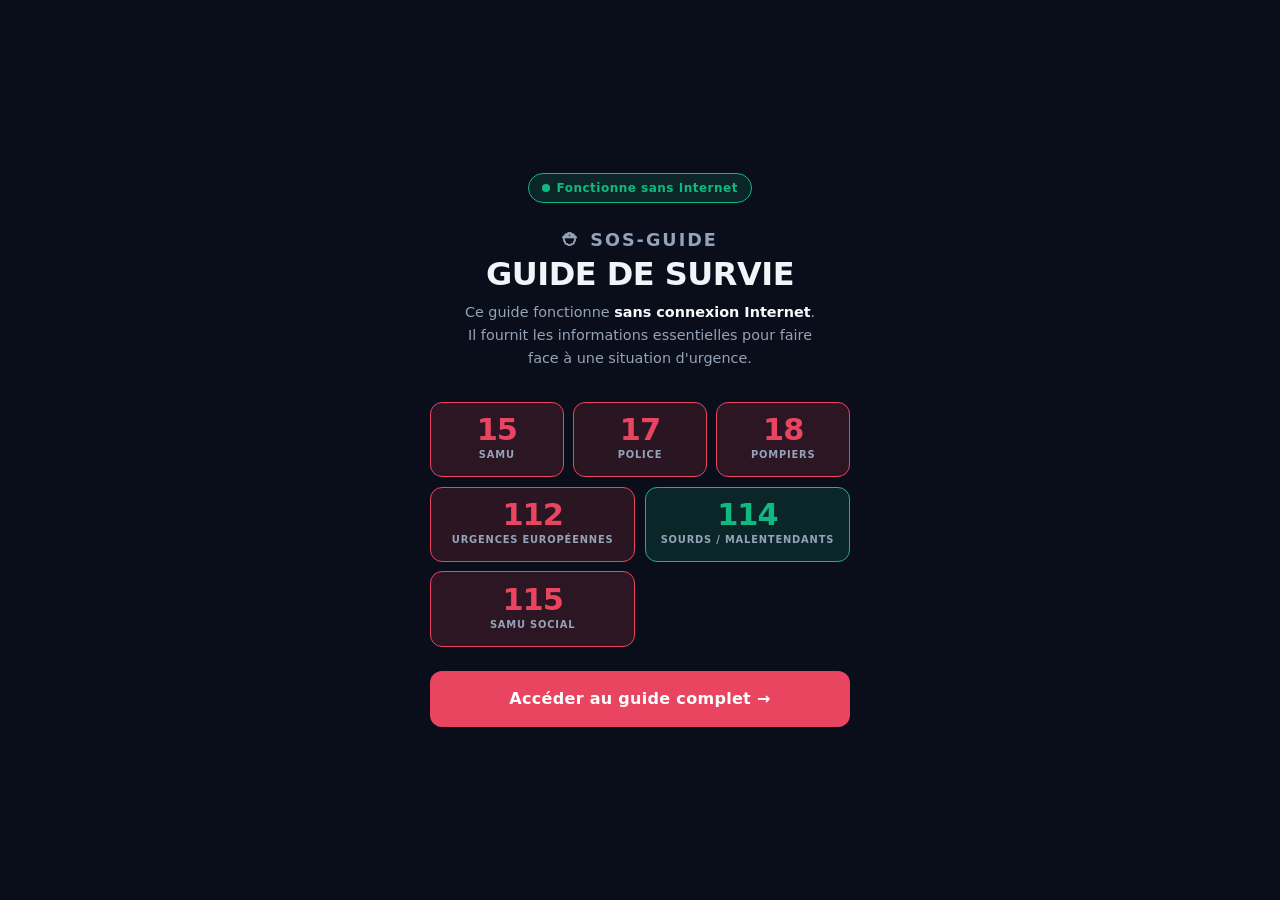
==== src/web/index.html @ 5eadd551 "style: unify portal on brand design system (navy #0a0e1a + red #e94560, system-ui)" ====
<!DOCTYPE html>
<html lang="fr" dir="ltr">
<head>
<meta charset="UTF-8">
<meta name="viewport" content="width=device-width,initial-scale=1,maximum-scale=5">
<meta name="color-scheme" content="dark">
<meta name="theme-color" content="#0a0e1a">
<meta name="description" content="Guide de survie d'urgence — fonctionne sans Internet">
<meta http-equiv="Content-Security-Policy" content="default-src 'self';script-src 'self' 'unsafe-inline';style-src 'self' 'unsafe-inline';img-src 'self' data:;connect-src 'self'">
<title>SOS-GUIDE</title>
<style>
/* ═══════════════════════════════════════════════════════════════
   VARIABLES & RESET
═══════════════════════════════════════════════════════════════ */
*,*::before,*::after{box-sizing:border-box;margin:0;padding:0}
html{scroll-behavior:smooth;-webkit-text-size-adjust:100%}
body{background:#0a0e1a;color:#f1f5f9;font-family:-apple-system,BlinkMacSystemFont,'Segoe UI',system-ui,sans-serif;font-size:16px;line-height:1.5;min-height:100vh;overflow-x:hidden}
/* ── Design system unifié SOS-GUIDE : navy #0a0e1a + rouge #e94560 + vert #10b981 ──
   Accents sémantiques collapsés vers la marque (rouge = urgence/accent, vert = sûr). */
:root{
  --bg:#0a0e1a;--s1:#111827;--s2:#1a2436;--s3:#222e44;
  --border:rgba(255,255,255,.08);--border2:rgba(255,255,255,.16);
  --text:#f8fafc;--text2:#94a3b8;--text3:#64748b;
  --red:#e94560;--red-d:rgba(233,69,96,.15);
  --orange:#e94560;--orange-d:rgba(233,69,96,.14);
  --blue:#e94560;--blue-d:rgba(233,69,96,.14);
  --teal:#10b981;--teal-d:rgba(16,185,129,.14);
  --violet:#e94560;--violet-d:rgba(233,69,96,.14);
  --cyan:#10b981;--cyan-d:rgba(16,185,129,.14);
  --slate:#475569;--slate-d:rgba(71,85,105,.14);
  --rose:#e94560;--rose-d:rgba(233,69,96,.14);
  --r:12px;--rs:8px;--t:180ms ease
}
@media(prefers-reduced-motion:reduce){*{animation-duration:.01ms!important;transition-duration:.01ms!important}}

/* ═══════════════════════════════════════════════════════════════
   LAYOUT HELPERS
═══════════════════════════════════════════════════════════════ */
.hidden{display:none!important}
a{color:inherit;text-decoration:none}
button{cursor:pointer;border:none;background:none;font:inherit;color:inherit}
img{max-width:100%;display:block}

/* ═══════════════════════════════════════════════════════════════
   BANNIÈRES SYSTÈME (mode dégradé + alerte LoRa)
═══════════════════════════════════════════════════════════════ */
#degradedBanner{
  display:none;background:var(--orange-d);border-bottom:1px solid var(--orange);
  padding:.6rem 1rem;text-align:center;font-size:.85rem;color:var(--orange)
}
#loraBanner{
  display:none;position:sticky;top:0;z-index:100;
  background:var(--red-d);border-bottom:2px solid var(--red);
  padding:.75rem 1rem;
}
#loraBannerInner{max-width:640px;margin:0 auto;display:flex;align-items:center;gap:.75rem;flex-wrap:wrap}
#loraBannerIcon{font-size:1.4rem;flex-shrink:0}
#loraBannerText{flex:1;font-size:.9rem;font-weight:600;color:var(--text)}
#loraBannerTime{font-size:.75rem;color:var(--text2)}
.lora-pulse{animation:pulse 1.2s ease-in-out infinite}
@keyframes pulse{0%,100%{opacity:1}50%{opacity:.4}}

/* ═══════════════════════════════════════════════════════════════
   SPLASH SCREEN — écran d'accueil urgence
═══════════════════════════════════════════════════════════════ */
#splashScreen{
  min-height:100vh;display:flex;flex-direction:column;
  align-items:center;justify-content:center;padding:1.5rem;
  background:var(--bg);
}
.splash-badge{
  display:inline-flex;align-items:center;gap:.4rem;
  background:var(--teal-d);border:1px solid var(--teal);
  color:var(--teal);font-size:.75rem;font-weight:600;
  padding:.3rem .8rem;border-radius:20px;margin-bottom:1.5rem;letter-spacing:.5px
}
.splash-logo{font-size:1.1rem;font-weight:700;letter-spacing:2px;color:var(--text2);margin-bottom:.25rem}
.splash-title{font-size:2rem;font-weight:800;letter-spacing:-.5px;text-align:center;margin-bottom:.5rem;line-height:1.1}
.splash-sub{font-size:.9rem;color:var(--text2);text-align:center;max-width:360px;margin-bottom:2rem;line-height:1.6}
.splash-sub strong{color:var(--text);font-weight:600}

/* Numéros d'urgence splash — PRIORITÉ ABSOLUE */
.splash-numbers{
  display:grid;grid-template-columns:repeat(3,1fr);gap:.6rem;
  width:100%;max-width:420px;margin-bottom:.6rem
}
.splash-numbers-wide{
  display:grid;grid-template-columns:repeat(2,1fr);gap:.6rem;
  width:100%;max-width:420px;margin-bottom:1.5rem
}
.num-btn{
  display:flex;flex-direction:column;align-items:center;justify-content:center;
  padding:.8rem .4rem;border-radius:var(--r);border:1px solid var(--border2);
  background:var(--s2);text-decoration:none;
  transition:transform var(--t),background var(--t);
  -webkit-tap-highlight-color:transparent;min-height:72px
}
.num-btn:active,.num-btn:focus{transform:scale(.97);outline:2px solid var(--blue);outline-offset:2px}
.num-btn.samu,.num-btn.pompiers{background:var(--red-d);border-color:var(--red)}
.num-btn.police{background:var(--blue-d);border-color:var(--blue)}
.num-btn.europe{background:var(--blue-d);border-color:var(--blue)}
.num-btn.ssourd{background:var(--teal-d);border-color:var(--teal)}
.num-digit{font-size:1.9rem;font-weight:900;line-height:1;letter-spacing:-1px}
.num-label{font-size:.62rem;font-weight:700;letter-spacing:.8px;color:var(--text2);margin-top:.15rem;text-align:center}
.num-btn.samu .num-digit,.num-btn.pompiers .num-digit{color:var(--red)}
.num-btn.police .num-digit,.num-btn.europe .num-digit{color:var(--blue)}
.num-btn.ssourd .num-digit{color:var(--teal)}

.splash-enter{
  display:flex;align-items:center;justify-content:center;gap:.5rem;
  background:var(--blue);color:#fff;font-size:1rem;font-weight:700;
  padding:1rem 2.5rem;border-radius:var(--r);width:100%;max-width:420px;
  transition:background var(--t);letter-spacing:.3px;
}
.splash-enter:hover,.splash-enter:focus{background:#e94560;outline:none}
.splash-enter:active{transform:scale(.98)}

/* ═══════════════════════════════════════════════════════════════
   TOPBAR — barre supérieure en mode guide
═══════════════════════════════════════════════════════════════ */
#topBar{
  position:sticky;top:0;z-index:50;
  background:rgba(10,14,26,.95);backdrop-filter:blur(10px);
  border-bottom:1px solid var(--border);
  display:flex;align-items:center;padding:.6rem 1rem;gap:.75rem
}
#topBarLoc{flex:1;font-size:.85rem;font-weight:600;white-space:nowrap;overflow:hidden;text-overflow:ellipsis}
#topBarLoc span{font-size:.75rem;color:var(--text2);display:block;font-weight:400}
#drawerBtn{padding:.4rem;border-radius:var(--rs);border:1px solid var(--border2);background:var(--s2);font-size:1.2rem;flex-shrink:0}
select#langSelect{
  background:var(--s2);color:var(--text);border:1px solid var(--border2);
  border-radius:var(--rs);padding:.35rem .5rem;font-size:.8rem;
  cursor:pointer;max-width:80px
}

/* ═══════════════════════════════════════════════════════════════
   STRIP URGENCES — toujours visible sous la topbar
═══════════════════════════════════════════════════════════════ */
#urgenceStrip{
  background:var(--s1);border-bottom:1px solid var(--border);
  padding:.5rem 1rem;overflow-x:auto;-webkit-overflow-scrolling:touch;
  scrollbar-width:none
}
#urgenceStrip::-webkit-scrollbar{display:none}
.ustrip-inner{display:flex;gap:.5rem;width:max-content}
.ustrip-btn{
  display:flex;align-items:center;gap:.4rem;
  padding:.45rem .9rem;border-radius:20px;border:1px solid var(--border2);
  background:var(--s2);white-space:nowrap;font-size:.85rem;font-weight:700;
  text-decoration:none;transition:background var(--t)
}
.ustrip-btn.samu,.ustrip-btn.pompiers{color:var(--red);border-color:var(--red);background:var(--red-d)}
.ustrip-btn.police{color:var(--blue);border-color:var(--blue);background:var(--blue-d)}
.ustrip-btn.europe{color:var(--blue);border-color:var(--blue);background:var(--blue-d)}
.ustrip-btn.ssourd{color:var(--teal);border-color:var(--teal);background:var(--teal-d)}
.ustrip-btn.samu .ustrip-num,.ustrip-btn.pompiers .ustrip-num{color:var(--red)}
.ustrip-btn.police .ustrip-num,.ustrip-btn.europe .ustrip-num{color:var(--blue)}
.ustrip-num{font-size:1.1rem;font-weight:900}

/* ═══════════════════════════════════════════════════════════════
   MAIN CONTENT — sections
═══════════════════════════════════════════════════════════════ */
#mainContent{max-width:640px;margin:0 auto;padding:1rem}
.section-label{
  font-size:.7rem;font-weight:700;letter-spacing:1.5px;color:var(--text3);
  text-transform:uppercase;padding:.25rem 0;margin-bottom:.6rem;
  border-bottom:1px solid var(--border)
}

/* ═══════════════════════════════════════════════════════════════
   SECTION LOCAL — lieu et message de réassurance
═══════════════════════════════════════════════════════════════ */
#localSection{
  background:var(--s1);border:1px solid var(--border2);border-radius:var(--r);
  padding:1rem;margin-bottom:1rem
}
#localName{font-size:1rem;font-weight:700;margin-bottom:.25rem}
#localAddress{font-size:.8rem;color:var(--text2);margin-bottom:.75rem}
.local-contacts{display:grid;grid-template-columns:1fr 1fr;gap:.4rem;margin-bottom:.75rem}
.local-contact-btn{
  display:flex;align-items:center;gap:.4rem;
  background:var(--s2);border:1px solid var(--border);border-radius:var(--rs);
  padding:.5rem .75rem;font-size:.8rem;font-weight:600;text-decoration:none;
  transition:background var(--t)
}
.local-contact-btn:active{background:var(--s3)}
#reassuranceMsg{
  background:var(--blue-d);border:1px solid var(--blue);border-radius:var(--rs);
  padding:.6rem .8rem;font-size:.85rem;line-height:1.5;color:var(--text)
}
#meetingPoint{font-size:.8rem;color:var(--text2);margin-top:.5rem;padding-top:.5rem;border-top:1px solid var(--border)}

/* ═══════════════════════════════════════════════════════════════
   CARTES (système commun)
═══════════════════════════════════════════════════════════════ */
.card{
  background:var(--s1);border:1px solid var(--border);border-radius:var(--r);
  padding:.85rem 1rem;cursor:pointer;transition:background var(--t),transform var(--t);
  -webkit-tap-highlight-color:transparent;position:relative;overflow:hidden
}
.card:active{background:var(--s2);transform:scale(.99)}
.card:focus{outline:2px solid var(--blue);outline-offset:2px}
.card-icon{font-size:1.6rem;margin-bottom:.35rem;line-height:1}
.card-titre{font-size:.9rem;font-weight:700;margin-bottom:.2rem;line-height:1.3}
.card-desc{font-size:.75rem;color:var(--text2);line-height:1.4}

/* Accent coloré selon urgence */
.card::before{content:'';position:absolute;left:0;top:0;bottom:0;width:3px;border-radius:3px 0 0 3px}
.card-rouge::before{background:var(--red)}
.card-orange::before{background:var(--orange)}
.card-bleu::before{background:var(--blue)}
.card-teal::before{background:var(--teal)}
.card-violet::before{background:var(--violet)}
.card-cyan::before{background:var(--cyan)}
.card-slate::before{background:var(--slate)}
.card-rose::before{background:var(--rose)}
.card-blanc::before{background:var(--text2)}

.card-rouge{background:var(--red-d);border-color:rgba(233,69,96,.25)}
.card-orange{background:var(--orange-d);border-color:rgba(233,69,96,.25)}
.card-bleu{background:var(--blue-d);border-color:rgba(233,69,96,.25)}
.card-violet{background:var(--violet-d);border-color:rgba(233,69,96,.25)}
.card-cyan{background:var(--cyan-d);border-color:rgba(16,185,129,.25)}
.card-rose{background:var(--rose-d);border-color:rgba(233,69,96,.25)}

/* ═══════════════════════════════════════════════════════════════
   GRILLES DE CARTES
═══════════════════════════════════════════════════════════════ */
.grid-3{display:grid;grid-template-columns:repeat(3,1fr);gap:.6rem;margin-bottom:1.25rem}
.grid-2{display:grid;grid-template-columns:1fr 1fr;gap:.6rem;margin-bottom:1.25rem}
.grid-1{display:grid;grid-template-columns:1fr;gap:.6rem;margin-bottom:1.25rem}
@media(max-width:360px){.grid-3{grid-template-columns:1fr 1fr}}

/* ═══════════════════════════════════════════════════════════════
   SECTION OUTILS — bandeau horizontal scrollable
═══════════════════════════════════════════════════════════════ */
#outilsScroll{
  overflow-x:auto;-webkit-overflow-scrolling:touch;
  scrollbar-width:none;margin:0 -1rem;padding:0 1rem;margin-bottom:1.25rem
}
#outilsScroll::-webkit-scrollbar{display:none}
.outils-row{display:flex;gap:.6rem;width:max-content}
.outil-btn{
  display:flex;flex-direction:column;align-items:center;gap:.3rem;
  background:var(--s1);border:1px solid var(--border2);border-radius:var(--r);
  padding:.75rem .8rem;cursor:pointer;min-width:80px;max-width:90px;
  transition:background var(--t);-webkit-tap-highlight-color:transparent
}
.outil-btn:active{background:var(--s3)}
.outil-btn.active{background:var(--blue-d);border-color:var(--blue)}
.outil-icon{font-size:1.5rem;line-height:1}
.outil-label{font-size:.65rem;font-weight:600;text-align:center;line-height:1.2;color:var(--text2)}

/* ═══════════════════════════════════════════════════════════════
   MODALES
═══════════════════════════════════════════════════════════════ */
.modal-overlay{
  position:fixed;inset:0;z-index:200;background:rgba(0,0,0,.7);
  display:flex;align-items:flex-end;justify-content:center;
  padding:.75rem;opacity:0;pointer-events:none;transition:opacity var(--t)
}
.modal-overlay.open{opacity:1;pointer-events:all}
.modal-sheet{
  background:var(--s2);border:1px solid var(--border2);border-radius:var(--r) var(--r) var(--rs) var(--rs);
  width:100%;max-width:520px;max-height:88vh;overflow-y:auto;
  transform:translateY(24px);transition:transform var(--t);
}
.modal-overlay.open .modal-sheet{transform:translateY(0)}
.modal-header{
  display:flex;align-items:center;gap:.75rem;padding:1rem 1rem .75rem;
  border-bottom:1px solid var(--border);position:sticky;top:0;
  background:var(--s2);z-index:1
}
.modal-title{font-size:1.05rem;font-weight:700;flex:1;line-height:1.3}
.modal-close{
  background:var(--s3);border:1px solid var(--border2);border-radius:var(--rs);
  padding:.4rem .6rem;font-size:1rem;flex-shrink:0
}
.modal-body{padding:1rem}
.modal-body ul{list-style:none;display:flex;flex-direction:column;gap:.65rem}
.modal-body ul li{
  background:var(--s3);border-radius:var(--rs);padding:.75rem 1rem;
  font-size:.9rem;line-height:1.65;border-left:3px solid var(--border2);
  counter-increment:step
}
.modal-body ul li::before{
  content:counter(step);display:inline-flex;align-items:center;justify-content:center;
  width:1.3rem;height:1.3rem;background:var(--blue);color:#fff;
  border-radius:50%;font-size:.7rem;font-weight:800;margin-right:.6rem;
  flex-shrink:0;vertical-align:middle
}
.modal-body ul{counter-reset:step}

/* ═══════════════════════════════════════════════════════════════
   OUTIL — MÉTRONOME
═══════════════════════════════════════════════════════════════ */
.metro-display{
  text-align:center;padding:1.5rem 1rem;background:var(--s1);
  border-radius:var(--r);margin-bottom:1rem
}
.metro-bpm-label{font-size:.7rem;color:var(--text3);letter-spacing:1px;text-transform:uppercase;margin-bottom:.25rem}
.metro-bpm{font-size:3.5rem;font-weight:900;color:var(--red);line-height:1}
.metro-unit{font-size:.9rem;color:var(--text2);margin-bottom:.5rem}
.metro-depth{font-size:.8rem;color:var(--text2)}
.metro-heart{
  font-size:2.5rem;display:block;transition:transform .1s;margin:1rem auto .5rem;
}
.metro-heart.beat{transform:scale(1.3)}
.metro-controls{display:flex;gap:.6rem}
.metro-controls button,.tool-btn-main{
  flex:1;padding:.85rem;border-radius:var(--r);font-size:.95rem;font-weight:700;
  border:1px solid var(--border2);background:var(--s3);transition:background var(--t)
}
.metro-controls button.active,.tool-btn-main.active{background:var(--red);color:#fff;border-color:var(--red)}
.bpm-slider{width:100%;margin:.75rem 0;accent-color:var(--red)}

/* ═══════════════════════════════════════════════════════════════
   OUTIL — MINUTERIE
═══════════════════════════════════════════════════════════════ */
.timer-display{
  text-align:center;font-size:3.5rem;font-weight:900;
  padding:1.5rem 1rem;background:var(--s1);border-radius:var(--r);margin-bottom:1rem;
  font-variant-numeric:tabular-nums;letter-spacing:2px
}
.timer-display.done{color:var(--red)}
.timer-presets{display:grid;grid-template-columns:1fr 1fr;gap:.5rem;margin-bottom:.75rem}
.timer-preset{
  background:var(--s2);border:1px solid var(--border2);border-radius:var(--rs);
  padding:.6rem .5rem;font-size:.8rem;font-weight:600;text-align:center;line-height:1.3
}
.timer-preset:active{background:var(--s3)}

/* ═══════════════════════════════════════════════════════════════
   OUTIL — FLASH SOS / TORCHE
═══════════════════════════════════════════════════════════════ */
#flashOverlay,#torchOverlay{
  position:fixed;inset:0;z-index:500;display:none;
  flex-direction:column;align-items:center;justify-content:center;gap:2rem;
  background:#000
}
#flashOverlay.active,#torchOverlay.active{display:flex}
#torchOverlay{background:#fff}
#torchOverlay button{background:#000;color:#fff}
.flash-stop-btn,.torch-stop-btn{
  background:rgba(0,0,0,.7);color:#fff;border:2px solid #fff;border-radius:var(--r);
  padding:1rem 2.5rem;font-size:1.1rem;font-weight:700
}
#torchOverlay .torch-stop-btn{background:rgba(255,255,255,.7);color:#000;border-color:#000}

/* ═══════════════════════════════════════════════════════════════
   OUTIL — RESPIRATION GUIDÉE
═══════════════════════════════════════════════════════════════ */
.resp-circle-container{display:flex;justify-content:center;padding:1.5rem 0}
.resp-circle{
  width:120px;height:120px;border-radius:50%;
  background:var(--blue-d);border:2px solid var(--blue);
  display:flex;align-items:center;justify-content:center;
  font-size:.95rem;font-weight:700;color:var(--blue);
  transition:transform 4s ease-in-out
}
.resp-circle.inhale{transform:scale(1.6)}
.resp-circle.exhale{transform:scale(1)}

/* ═══════════════════════════════════════════════════════════════
   FOOTER
═══════════════════════════════════════════════════════════════ */
footer{
  text-align:center;padding:2rem 1rem;color:var(--text3);font-size:.75rem;
  border-top:1px solid var(--border);margin-top:1rem
}
footer a{color:var(--text3);text-decoration:underline}

/* ═══════════════════════════════════════════════════════════════
   DRAWER NAVIGATION
═══════════════════════════════════════════════════════════════ */
#drawerOverlay{
  position:fixed;inset:0;z-index:300;background:rgba(0,0,0,.6);
  opacity:0;pointer-events:none;transition:opacity var(--t)
}
#drawerOverlay.open{opacity:1;pointer-events:all}
#drawer{
  position:fixed;top:0;right:0;bottom:0;z-index:301;
  background:var(--s2);border-left:1px solid var(--border2);
  width:min(280px,85vw);transform:translateX(100%);
  transition:transform var(--t);overflow-y:auto;padding:1.5rem 1rem
}
#drawer.open{transform:translateX(0)}
.drawer-header{display:flex;align-items:center;justify-content:space-between;margin-bottom:1.25rem}
.drawer-title{font-size:.85rem;font-weight:700;letter-spacing:1px;color:var(--text2);text-transform:uppercase}
#drawerClose{background:var(--s3);border:1px solid var(--border);border-radius:var(--rs);padding:.4rem .6rem;font-size:.9rem}
.drawer-links{display:flex;flex-direction:column;gap:.4rem}
.drawer-link{
  display:flex;align-items:center;gap:.75rem;padding:.7rem .9rem;
  border-radius:var(--rs);font-size:.9rem;font-weight:500;
  transition:background var(--t)
}
.drawer-link:hover,.drawer-link:active{background:var(--s3)}
.drawer-footer{margin-top:2rem;font-size:.75rem;color:var(--text3);text-align:center}

/* ═══════════════════════════════════════════════════════════════
   SECTION LORA ALERTES (portail)
═══════════════════════════════════════════════════════════════ */
#loraSection{display:none;margin-bottom:1.25rem}
.lora-alert-card{
  background:var(--red-d);border:1px solid rgba(233,69,96,.3);border-radius:var(--r);
  padding:.85rem 1rem;margin-bottom:.5rem;
  border-left:3px solid var(--red)
}
.lora-alert-type{font-size:.9rem;font-weight:700;margin-bottom:.2rem}
.lora-alert-meta{font-size:.75rem;color:var(--text2)}
.lora-alert-msg{font-size:.85rem;margin-top:.35rem;line-height:1.5}

/* ═══════════════════════════════════════════════════════════════
   ACCESSIBILITÉ
═══════════════════════════════════════════════════════════════ */
.sr-only{position:absolute;width:1px;height:1px;padding:0;margin:-1px;overflow:hidden;clip:rect(0,0,0,0);white-space:nowrap;border:0}
:focus-visible{outline:2px solid var(--blue);outline-offset:2px}
</style>
</head>
<body>

<!-- ── Mode dégradé ──────────────────────────────────────── -->
<div id="degradedBanner" role="alert" aria-live="polite">
  ⚠️ Système en mode dégradé — contenu HTML disponible, fonctions PHP limitées.
</div>

<!-- ── Alerte LoRa entrante ──────────────────────────────── -->
<div id="loraBanner" role="alert" aria-live="assertive" aria-atomic="true">
  <div id="loraBannerInner">
    <span id="loraBannerIcon" class="lora-pulse" aria-hidden="true">🚨</span>
    <span id="loraBannerText">Alerte reçue</span>
    <span id="loraBannerTime"></span>
  </div>
</div>

<!-- ════════════════════════════════════════════════════════
     ÉCRAN D'ACCUEIL — numéros d'urgence en premier
════════════════════════════════════════════════════════════ -->
<main id="splashScreen" role="main">
  <a href="#mainContent" class="sr-only">Passer à l'accueil</a>

  <span class="splash-badge" role="status">
    <svg width="8" height="8" viewBox="0 0 8 8" aria-hidden="true"><circle cx="4" cy="4" r="4" fill="currentColor"/></svg>
    Fonctionne sans Internet
  </span>

  <p class="splash-logo">⛑ SOS-GUIDE</p>
  <h1 class="splash-title" id="splashTitle">Guide de survie</h1>
  <p class="splash-sub" id="splashSub">Ce guide fonctionne <strong>sans connexion Internet</strong>. Il fournit les informations essentielles pour faire face à une situation d'urgence.</p>

  <!-- Numéros vitaux — les plus importants d'abord -->
  <p class="sr-only">Numéros d'urgence à appeler immédiatement</p>
  <div class="splash-numbers" id="splashNumbers" role="list" aria-label="Numéros d'urgence"></div>
  <div class="splash-numbers-wide" id="splashNumbersWide" role="list"></div>

  <button class="splash-enter" id="splashEnterBtn" aria-label="Accéder au guide complet de premiers secours">
    Accéder au guide complet →
  </button>
</main>

<!-- ════════════════════════════════════════════════════════
     CONTENU PRINCIPAL
════════════════════════════════════════════════════════════ -->
<div id="mainContent" class="hidden" role="main">

  <!-- Topbar -->
  <header id="topBar" role="banner">
    <div id="topBarLoc" aria-label="Localisation du guide">
      <span id="topBarName">SOS-GUIDE</span>
      <span id="topBarAddr"></span>
    </div>
    <label for="langSelect" class="sr-only">Choisir la langue</label>
    <select id="langSelect" aria-label="Langue"></select>
    <button id="drawerBtn" aria-label="Ouvrir le menu de navigation" aria-expanded="false" aria-controls="drawer">☰</button>
  </header>

  <!-- Strip numéros — toujours accessible -->
  <nav id="urgenceStrip" aria-label="Numéros d'urgence rapides">
    <div class="ustrip-inner" id="urgenceStripInner" role="list"></div>
  </nav>

  <div id="mainInner">

    <!-- Alertes LoRa reçues -->
    <section id="loraSection" aria-label="Alertes reçues par réseau mesh" aria-live="polite">
      <h2 class="section-label">📡 Alertes LoRa reçues</h2>
      <div id="loraAlertsList"></div>
    </section>

    <!-- Infos locales -->
    <section id="localSection" aria-label="Informations du site">
      <div id="localName"></div>
      <div id="localAddress"></div>
      <div class="local-contacts" id="localContacts"></div>
      <div id="reassuranceMsg" class="hidden"></div>
      <div id="meetingPoint" class="hidden"></div>
    </section>

    <!-- ──── PAS : PROTÉGER → ALERTER → SECOURIR ──── -->
    <section aria-labelledby="principesHeading">
      <h2 id="principesHeading" class="section-label" id="section-principes"></h2>
      <div class="grid-3" id="principesGrid" role="list"></div>
    </section>

    <!-- ──── OUTILS PRATIQUES ──── -->
    <section aria-labelledby="outilsHeading">
      <h2 id="outilsHeading" class="section-label" id="section-outils"></h2>
      <div id="outilsScroll" role="toolbar" aria-label="Outils d'urgence">
        <div class="outils-row" id="outilsRow"></div>
      </div>
    </section>

    <!-- ──── URGENCES MÉDICALES ──── -->
    <section aria-labelledby="urgencesHeading">
      <h2 id="urgencesHeading" class="section-label" id="section-urgences"></h2>
      <div class="grid-2" id="urgencesGrid" role="list"></div>
    </section>

    <!-- ──── SITUATIONS COLLECTIVES ──── -->
    <section aria-labelledby="situationsHeading">
      <h2 id="situationsHeading" class="section-label" id="section-situations"></h2>
      <div class="grid-2" id="situationsGrid" role="list"></div>
    </section>

    <!-- ──── ASSOCIATIONS ──── -->
    <section aria-labelledby="assosHeading">
      <h2 id="assosHeading" class="section-label" id="section-assos"></h2>
      <div class="grid-1" id="assosGrid" role="list"></div>
    </section>

    <footer>
      <p id="footerText">SOS-GUIDE · v2.5 · Aucune donnée personnelle collectée</p>
      <p style="margin-top:.5rem"><a href="PRIVACY.md" id="privacyLink">Politique de confidentialité</a></p>
    </footer>
  </div>
</div>

<!-- ════════════════════════════════════════════════════════
     DRAWER NAVIGATION
════════════════════════════════════════════════════════════ -->
<div id="drawerOverlay" aria-hidden="true"></div>
<nav id="drawer" aria-label="Navigation principale" aria-hidden="true" role="navigation">
  <div class="drawer-header">
    <span class="drawer-title" id="drawerTitle">Navigation</span>
    <button id="drawerClose" aria-label="Fermer le menu">✕</button>
  </div>
  <div class="drawer-links" id="drawerLinks" role="list"></div>
  <div class="drawer-footer" id="drawerFooter">SOS-GUIDE · v2.5</div>
</nav>

<!-- ════════════════════════════════════════════════════════
     MODALE GÉNÉRIQUE (cartes PAS, urgences, situations)
════════════════════════════════════════════════════════════ -->
<div class="modal-overlay" id="genericModal" role="dialog" aria-modal="true" aria-labelledby="genericModalTitle">
  <div class="modal-sheet">
    <div class="modal-header">
      <h2 class="modal-title" id="genericModalTitle"></h2>
      <button class="modal-close" id="closeGenericModal" aria-label="Fermer">✕</button>
    </div>
    <div class="modal-body" id="genericModalBody"></div>
  </div>
</div>

<!-- ════════════════════════════════════════════════════════
     MODALE MÉTRONOME RCP
════════════════════════════════════════════════════════════ -->
<div class="modal-overlay" id="metroModal" role="dialog" aria-modal="true" aria-label="Métronome RCP">
  <div class="modal-sheet">
    <div class="modal-header">
      <h2 class="modal-title" id="metroTitle">❤️ Métronome RCP 100-120 BPM</h2>
      <button class="modal-close" id="closeMetroModal" aria-label="Fermer">✕</button>
    </div>
    <div class="modal-body">
      <div class="metro-display">
        <div class="metro-bpm-label">FRÉQUENCE</div>
        <div class="metro-bpm" id="metroBpmDisplay">110</div>
        <div class="metro-unit">compressions / minute</div>
        <span class="metro-heart" id="metroHeart" aria-hidden="true">❤️</span>
        <div class="metro-depth">Profondeur : 5 à 6 cm · Bras tendus</div>
      </div>
      <input type="range" class="bpm-slider" id="bpmSlider" min="100" max="120" value="110" step="5" aria-label="Réglage BPM">
      <div class="metro-controls">
        <button id="metroStartStop" aria-pressed="false">Démarrer</button>
      </div>
    </div>
  </div>
</div>

<!-- ════════════════════════════════════════════════════════
     MODALE MINUTERIE
════════════════════════════════════════════════════════════ -->
<div class="modal-overlay" id="timerModal" role="dialog" aria-modal="true" aria-label="Minuterie d'urgence">
  <div class="modal-sheet">
    <div class="modal-header">
      <h2 class="modal-title">⏱️ Minuterie d'urgence</h2>
      <button class="modal-close" id="closeTimerModal" aria-label="Fermer">✕</button>
    </div>
    <div class="modal-body">
      <div class="timer-display" id="timerDisplay" role="timer" aria-live="off">20:00</div>
      <div class="timer-presets">
        <button class="timer-preset" data-seconds="1200" aria-label="20 minutes pour refroidissement brûlure">🔥 20 min<br><small>Brûlure — eau froide</small></button>
        <button class="timer-preset" data-seconds="120" aria-label="2 minutes relève RCP">❤️ 2 min<br><small>Relève RCP</small></button>
        <button class="timer-preset" data-seconds="0" aria-label="Chronomètre pour noter heure garrot">⏱️ Chrono<br><small>Garrot — noter heure</small></button>
        <button class="timer-preset" data-seconds="900" aria-label="15 minutes compression hémorragie">🩸 15 min<br><small>Compression hémorragie</small></button>
      </div>
      <div class="metro-controls">
        <button id="timerStartStop">Démarrer</button>
        <button id="timerReset" style="flex:0 0 auto;padding:.85rem 1.2rem">↺</button>
      </div>
    </div>
  </div>
</div>

<!-- ════════════════════════════════════════════════════════
     MODALE RESPIRATION GUIDÉE
════════════════════════════════════════════════════════════ -->
<div class="modal-overlay" id="respModal" role="dialog" aria-modal="true" aria-label="Respiration guidée">
  <div class="modal-sheet">
    <div class="modal-header">
      <h2 class="modal-title" id="respTitle">🌬️ Respiration guidée</h2>
      <button class="modal-close" id="closeRespModal" aria-label="Fermer">✕</button>
    </div>
    <div class="modal-body">
      <p style="font-size:.85rem;color:var(--text2);margin-bottom:.75rem;text-align:center">Cohérence cardiaque 4 sec — réduit le stress en situation de crise</p>
      <div class="resp-circle-container">
        <div class="resp-circle" id="respCircle" aria-live="polite">Inspirez</div>
      </div>
      <div class="metro-controls">
        <button id="respirationStartStop">Commencer</button>
      </div>
    </div>
  </div>
</div>

<!-- ════════════════════════════════════════════════════════
     MODALE ALARME SONORE
════════════════════════════════════════════════════════════ -->
<div class="modal-overlay" id="alerteModal" role="dialog" aria-modal="true" aria-label="Alerte sonore">
  <div class="modal-sheet">
    <div class="modal-header">
      <h2 class="modal-title" id="alerteTitle">🚨 Alerte sonore 880 Hz</h2>
      <button class="modal-close" id="closeAlerteModal" aria-label="Fermer">✕</button>
    </div>
    <div class="modal-body">
      <p style="font-size:.85rem;color:var(--text2);text-align:center;margin-bottom:1rem">Signal de détresse continu — augmenter le volume au maximum</p>
      <button id="sirenStartStop" class="tool-btn-main">Déclencher l'alarme</button>
      <p style="font-size:.75rem;color:var(--text3);text-align:center;margin-top:.75rem" id="alerteStatus">⏹️ Arrêtée</p>
    </div>
  </div>
</div>

<!-- ════════════════════════════════════════════════════════
     MODALE SIFFLET
════════════════════════════════════════════════════════════ -->
<div class="modal-overlay" id="whistleModal" role="dialog" aria-modal="true" aria-label="Sifflet d'urgence">
  <div class="modal-sheet">
    <div class="modal-header">
      <h2 class="modal-title" id="whistleTitle">🔊 Sifflet d'urgence</h2>
      <button class="modal-close" id="closeWhistleModal" aria-label="Fermer">✕</button>
    </div>
    <div class="modal-body">
      <p style="font-size:.85rem;color:var(--text2);text-align:center;margin-bottom:1rem">3 coups = code universel de détresse (SOS)</p>
      <button id="whistleStartStop" class="tool-btn-main">Siffler (3 coups)</button>
    </div>
  </div>
</div>

<!-- ════════════════════════════════════════════════════════
     OVERLAY FLASH SOS (plein écran)
════════════════════════════════════════════════════════════ -->
<div id="flashOverlay" role="alert" aria-label="Flash SOS actif">
  <p style="color:#fff;font-size:1rem;font-weight:700;letter-spacing:2px">FLASH SOS · · · — — — · · ·</p>
  <button class="flash-stop-btn" id="flashStopBtn" aria-label="Arrêter le flash SOS">⏹️ Arrêter</button>
</div>

<!-- ════════════════════════════════════════════════════════
     OVERLAY TORCHE (plein écran blanc)
════════════════════════════════════════════════════════════ -->
<div id="torchOverlay" role="alert" aria-label="Lampe torche active">
  <button class="torch-stop-btn" id="torcheStopBtn" style="background:rgba(0,0,0,.15);border:2px solid #000;color:#000;border-radius:12px;padding:1rem 2.5rem;font-size:1.1rem;font-weight:700" aria-label="Éteindre la lampe torche">🔦 Éteindre</button>
</div>

<!-- ════════════════════════════════════════════════════════
     SCRIPTS
════════════════════════════════════════════════════════════ -->
<script>
'use strict';

/* ── État global ─────────────────────────────────────────── */
let langData = null;
let configData = null;
let currentLang = 'fr';
let audioCtx = null;

/* ── Langues disponibles ─────────────────────────────────── */
const LANGS = [
  ['fr','Français'],['de','Deutsch'],['it','Italiano'],['rm','Rumantsch'],
  ['en','English'],['es','Español'],['pt','Português'],['ar','العربية'],
  ['zh','中文'],['ja','日本語'],['ko','한국어'],['ru','Русский'],
  ['uk','Українська'],['pl','Polski'],['nl','Nederlands'],['sv','Svenska'],
  ['no','Norsk'],['da','Dansk'],['fi','Suomi'],['hu','Magyar'],
  ['ro','Română'],['cs','Čeština'],['el','Ελληνικά'],['tr','Türkçe'],
  ['fa','فارسی'],['hi','हिन्दी'],['th','ไทย'],['vi','Tiếng Việt'],['he','עברית']
];
const RTL_LANGS = new Set(['ar','he','fa']);

/* ── Initialisation ──────────────────────────────────────── */
(async function init() {
  buildLangSelect();
  const saved = localStorage.getItem('sos_lang') || 'fr';
  await loadConfig();
  await loadLanguage(saved);
  pollLora();
})();

/* ── Sélecteur de langue ─────────────────────────────────── */
function buildLangSelect() {
  const sel = document.getElementById('langSelect');
  LANGS.forEach(([code, label]) => {
    const opt = document.createElement('option');
    opt.value = code;
    opt.textContent = label;
    sel.appendChild(opt);
  });
  sel.addEventListener('change', e => loadLanguage(e.target.value));
}

/* ── Chargement config.json ──────────────────────────────── */
async function loadConfig() {
  try {
    const r = await fetch('data/config.json');
    if (r.ok) configData = await r.json();
  } catch(e) { console.warn('config.json introuvable'); }
}

/* ── Chargement d'une langue ─────────────────────────────── */
async function loadLanguage(lang) {
  try {
    const r = await fetch(`data/${lang}.json`);
    if (!r.ok) throw new Error();
    langData = await r.json();
    currentLang = lang;
    localStorage.setItem('sos_lang', lang);
    document.documentElement.lang = lang;
    document.documentElement.dir = RTL_LANGS.has(lang) ? 'rtl' : 'ltr';
    document.getElementById('langSelect').value = lang;
    renderPage();
  } catch(e) {
    if (lang !== 'fr') { loadLanguage('fr'); }
    else { console.error('Impossible de charger fr.json'); }
  }
}

/* ── Rendu complet ───────────────────────────────────────── */
function renderPage() {
  if (!langData) return;
  renderSplash();
  renderTopBar();
  renderUrgenceStrip();
  renderLocal();
  renderPrincipes();
  renderOutils();
  renderUrgencesMedicales();
  renderSituations();
  renderAssos();
  renderDrawer();
}

/* ── SPLASH ──────────────────────────────────────────────── */
function renderSplash() {
  const d = langData;
  document.getElementById('splashTitle').textContent = d.splash?.title || 'Guide de survie';
  document.getElementById('splashSub').innerHTML = d.splash?.subtitle || '';
  document.getElementById('splashEnterBtn').textContent = (d.splash?.enterButton || 'Accéder au guide') + ' →';

  // Numéros (3 premiers = grosse grille, reste = 2 colonnes)
  const nums = buildUrgences();
  const grid1 = document.getElementById('splashNumbers');
  const grid2 = document.getElementById('splashNumbersWide');
  grid1.innerHTML = ''; grid2.innerHTML = '';

  nums.slice(0, 3).forEach(u => grid1.appendChild(makeSplashNum(u)));
  nums.slice(3).forEach(u => grid2.appendChild(makeSplashNum(u)));
}

function makeSplashNum(u) {
  const a = document.createElement('a');
  a.href = `tel:${u.number}`;
  a.className = `num-btn ${u.class}`;
  a.setAttribute('role','listitem');
  a.setAttribute('aria-label', `Appeler ${u.name} : ${u.number}`);
  a.innerHTML = `<span class="num-digit">${u.number}</span><span class="num-label">${u.name}</span>`;
  return a;
}

/* ── TOPBAR ──────────────────────────────────────────────── */
function renderTopBar() {
  const est = configData?.establishment || {};
  document.getElementById('topBarName').textContent = est.name || 'SOS-GUIDE';
  const addr = est.address || '';
  const addrEl = document.getElementById('topBarAddr');
  addrEl.textContent = addr;
  addrEl.style.display = addr ? 'block' : 'none';
}

/* ── STRIP URGENCES ──────────────────────────────────────── */
function renderUrgenceStrip() {
  const container = document.getElementById('urgenceStripInner');
  container.innerHTML = '';
  buildUrgences().forEach(u => {
    const a = document.createElement('a');
    a.href = `tel:${u.number}`;
    a.className = `ustrip-btn ${u.class}`;
    a.setAttribute('role','listitem');
    a.setAttribute('aria-label', `${u.name} : ${u.number}`);
    a.innerHTML = `<span class="ustrip-num">${u.number}</span><span>${u.name}</span>`;
    container.appendChild(a);
  });
}

/* ── Numéros d'urgence (langue + override config) ────────── */
function buildUrgences() {
  const base = [...(langData?.urgences || [])];
  const est = configData?.establishment || {};
  const overrides = { samu: est.localSamuNumber, police: est.localPoliceNumber, pompiers: est.localPompiersNumber };
  return base.map(u => {
    const ov = overrides[u.class];
    return ov && ov.trim() ? {...u, number: ov.trim()} : u;
  });
}

/* ── SECTION LOCALE ──────────────────────────────────────── */
function renderLocal() {
  const est = configData?.establishment || {};
  const loc = langData?.local || {};
  document.getElementById('localName').textContent = est.name || '';
  document.getElementById('localAddress').textContent = est.address || '';

  const contacts = document.getElementById('localContacts');
  contacts.innerHTML = '';
  const localLinks = [
    [loc.samu,    est.localSamuNumber,       '🚑'],
    [loc.fire,    est.localPompiersNumber,   '🚒'],
    [loc.crisis,  est.localCrisisNumber,      '📞'],
    [loc.townhall,est.localMairieNumber,      '🏛️'],
  ];
  localLinks.forEach(([label, num, icon]) => {
    if (!num || !num.trim()) return;
    const a = document.createElement('a');
    a.href = `tel:${num.trim()}`;
    a.className = 'local-contact-btn';
    a.setAttribute('aria-label', `${label} : ${num}`);
    a.innerHTML = `<span aria-hidden="true">${icon}</span><span><strong>${num}</strong><br><small>${label}</small></span>`;
    contacts.appendChild(a);
  });

  const msg = configData?.reassurance?.message;
  const msgEl = document.getElementById('reassuranceMsg');
  if (msg && msg.trim()) { msgEl.textContent = msg; msgEl.classList.remove('hidden'); }
  else { msgEl.classList.add('hidden'); }

  const mp = est.localMeetingPoint;
  const mpEl = document.getElementById('meetingPoint');
  if (mp && mp.trim()) { mpEl.innerHTML = `🚶 Point de rassemblement : <strong>${mp}</strong>`; mpEl.classList.remove('hidden'); }
  else { mpEl.classList.add('hidden'); }

  // Masquer la section locale si rien de configuré
  const localSection = document.getElementById('localSection');
  const hasContent = est.name || contacts.children.length || msg || mp;
  localSection.style.display = hasContent ? 'block' : 'none';
}

/* ── PRINCIPES PAS ───────────────────────────────────────── */
function renderPrincipes() {
  const heading = document.getElementById('principesHeading');
  heading.textContent = langData.sections?.principes || 'Les 3 gestes qui sauvent';
  const grid = document.getElementById('principesGrid');
  grid.innerHTML = '';
  (langData.principes || []).forEach(p => {
    const card = makeCard(p);
    card.setAttribute('role','listitem');
    grid.appendChild(card);
  });
}

/* ── OUTILS ──────────────────────────────────────────────── */
const OUTIL_ACTIONS = {
  openMetronome: () => openModal('metroModal'),
  openTimer:     () => openModal('timerModal'),
  openFlashSOS:  startFlash,
  openTorche:    startTorch,
  openAlerte:    () => openModal('alerteModal'),
  openRespiration:() => openModal('respModal'),
  openSifflet:   () => openModal('whistleModal'),
};
function renderOutils() {
  const heading = document.getElementById('outilsHeading');
  heading.textContent = langData.sections?.outils || 'Outils pratiques';
  const row = document.getElementById('outilsRow');
  row.innerHTML = '';
  (langData.outils || []).forEach(o => {
    const btn = document.createElement('button');
    btn.className = 'outil-btn';
    btn.setAttribute('aria-label', o.titre);
    btn.innerHTML = `<span class="outil-icon" aria-hidden="true">${o.icon}</span><span class="outil-label">${o.titre}</span>`;
    btn.addEventListener('click', () => { const fn = OUTIL_ACTIONS[o.action]; if (fn) fn(); });
    row.appendChild(btn);
  });
}

/* ── URGENCES MÉDICALES ──────────────────────────────────── */
function renderUrgencesMedicales() {
  const heading = document.getElementById('urgencesHeading');
  heading.textContent = langData.sections?.urgencesMedicales || 'Urgences médicales';
  const grid = document.getElementById('urgencesGrid');
  grid.innerHTML = '';
  (langData.urgences_medicales || []).forEach(u => {
    const card = makeCard(u);
    card.setAttribute('role','listitem');
    grid.appendChild(card);
  });
}

/* ── SITUATIONS COLLECTIVES ──────────────────────────────── */
function renderSituations() {
  const heading = document.getElementById('situationsHeading');
  heading.textContent = langData.sections?.situationsCollectives || 'Situations collectives';
  const grid = document.getElementById('situationsGrid');
  grid.innerHTML = '';
  (langData.situations_collectives || []).forEach(s => {
    const card = makeCard(s);
    card.setAttribute('role','listitem');
    grid.appendChild(card);
  });
}

/* ── ASSOCIATIONS ────────────────────────────────────────── */
function renderAssos() {
  const heading = document.getElementById('assosHeading');
  heading.textContent = langData.sections?.associations || 'Associations';
  const grid = document.getElementById('assosGrid');
  grid.innerHTML = '';
  (langData.associations || []).forEach(a => {
    const card = document.createElement('div');
    card.className = `card ${a.colorClass || ''}`;
    card.setAttribute('role','listitem');
    card.setAttribute('tabindex','0');
    card.setAttribute('aria-label', `${a.titre} — ${a.numero}`);
    card.innerHTML = `
      <div style="display:flex;align-items:center;gap:.75rem">
        <span class="card-icon" aria-hidden="true" style="margin:0">${a.icon}</span>
        <div style="flex:1">
          <div class="card-titre">${a.titre}</div>
          <a href="tel:${a.numero}" class="card-desc" style="font-size:.9rem;font-weight:700;color:var(--blue)" aria-label="Appeler ${a.titre} : ${a.numero}">${a.numero}</a>
        </div>
      </div>`;
    card.addEventListener('click', () => showGenericModal(a.titre, a.contenu));
    card.addEventListener('keydown', e => { if (e.key === 'Enter' || e.key === ' ') { e.preventDefault(); showGenericModal(a.titre, a.contenu); } });
    grid.appendChild(card);
  });
}

/* ── DRAWER ──────────────────────────────────────────────── */
function renderDrawer() {
  const d = langData?.drawer || {};
  document.getElementById('drawerTitle').textContent = d.title || 'Navigation';
  document.getElementById('drawerFooter').textContent = d.footer || 'SOS-GUIDE · v2.5';
  const links = document.getElementById('drawerLinks');
  links.innerHTML = '';
  (d.links || []).forEach(l => {
    const a = document.createElement('a');
    a.href = l.href;
    a.className = 'drawer-link';
    a.setAttribute('role','listitem');
    a.innerHTML = `<span aria-hidden="true">${l.icon}</span><span>${l.label}</span>`;
    a.addEventListener('click', closeDrawer);
    links.appendChild(a);
  });
}

/* ── Fabrique une carte cliquable ────────────────────────── */
function makeCard(item) {
  const card = document.createElement('div');
  card.className = `card ${item.colorClass || ''}`;
  card.setAttribute('tabindex','0');
  card.setAttribute('aria-label', `${item.titre} — ${item.desc}`);
  card.innerHTML = `
    <div class="card-icon" aria-hidden="true">${item.icon}</div>
    <div class="card-titre">${item.titre}</div>
    <div class="card-desc">${item.desc}</div>`;
  const action = () => showGenericModal(item.titre, item.contenu);
  card.addEventListener('click', action);
  card.addEventListener('keydown', e => { if (e.key === 'Enter' || e.key === ' ') { e.preventDefault(); action(); } });
  return card;
}

/* ── Modale générique ────────────────────────────────────── */
function showGenericModal(title, contenu) {
  document.getElementById('genericModalTitle').textContent = title;
  const body = document.getElementById('genericModalBody');
  if (!contenu) { body.innerHTML = ''; openModal('genericModal'); return; }
  const steps = contenu.steps || [];
  let html = '<ul>';
  steps.forEach(s => { html += `<li>${s}</li>`; });
  html += '</ul>';
  if (contenu.extra) html += `<p style="margin-top:.75rem;font-size:.85rem;color:var(--text2)">${contenu.extra}</p>`;
  body.innerHTML = html;
  openModal('genericModal');
}

/* ── Gestion des modales ─────────────────────────────────── */
const MODALS = ['genericModal','metroModal','timerModal','respModal','alerteModal','whistleModal'];

function openModal(id) {
  const el = document.getElementById(id);
  if (!el) return;
  el.classList.add('open');
  el.removeAttribute('aria-hidden');
  // Focus trap
  const focusable = el.querySelectorAll('button,a,input,select,[tabindex]');
  if (focusable.length) focusable[0].focus();
  document.body.style.overflow = 'hidden';
}

function closeModal(id) {
  if (id) {
    const el = document.getElementById(id);
    if (el) { el.classList.remove('open'); el.setAttribute('aria-hidden','true'); }
  } else {
    MODALS.forEach(m => { const el = document.getElementById(m); if (el) { el.classList.remove('open'); el.setAttribute('aria-hidden','true'); } });
  }
  document.body.style.overflow = '';
}

// Fermeture au clic sur l'overlay
MODALS.forEach(id => {
  const el = document.getElementById(id);
  if (el) el.addEventListener('click', e => { if (e.target === el) closeModal(id); });
});

// Fermeture des boutons
document.getElementById('closeGenericModal').addEventListener('click', () => closeModal('genericModal'));
document.getElementById('closeMetroModal').addEventListener('click', () => { stopMetronome(); closeModal('metroModal'); });
document.getElementById('closeTimerModal').addEventListener('click', () => { stopTimer(); closeModal('timerModal'); });
document.getElementById('closeRespModal').addEventListener('click', () => { stopRespiration(); closeModal('respModal'); });
document.getElementById('closeAlerteModal').addEventListener('click', () => { stopAlarm(); closeModal('alerteModal'); });
document.getElementById('closeWhistleModal').addEventListener('click', () => closeModal('whistleModal'));

// Fermeture touche Échap
document.addEventListener('keydown', e => { if (e.key === 'Escape') { closeModal(); stopAllTools(); } });

/* ── DRAWER ──────────────────────────────────────────────── */
function openDrawer() {
  document.getElementById('drawer').classList.add('open');
  document.getElementById('drawerOverlay').classList.add('open');
  document.getElementById('drawer').removeAttribute('aria-hidden');
  document.getElementById('drawerBtn').setAttribute('aria-expanded','true');
  document.body.style.overflow = 'hidden';
}
function closeDrawer() {
  document.getElementById('drawer').classList.remove('open');
  document.getElementById('drawerOverlay').classList.remove('open');
  document.getElementById('drawer').setAttribute('aria-hidden','true');
  document.getElementById('drawerBtn').setAttribute('aria-expanded','false');
  document.body.style.overflow = '';
}
document.getElementById('drawerBtn').addEventListener('click', openDrawer);
document.getElementById('drawerClose').addEventListener('click', closeDrawer);
document.getElementById('drawerOverlay').addEventListener('click', closeDrawer);

/* ── Navigation splash → guide ───────────────────────────── */
document.getElementById('splashEnterBtn').addEventListener('click', () => {
  document.getElementById('splashScreen').classList.add('hidden');
  document.getElementById('mainContent').classList.remove('hidden');
  document.getElementById('mainContent').scrollIntoView({ behavior: 'smooth' });
  renderPage();
});

/* ════════════════════════════════════════════════════════════
   OUTILS — IMPLÉMENTATIONS AUDIO & VISUELS
════════════════════════════════════════════════════════════ */

function getAudio() {
  if (!audioCtx) audioCtx = new (window.AudioContext || window.webkitAudioContext)();
  if (audioCtx.state === 'suspended') audioCtx.resume();
  return audioCtx;
}

function beep(freq, duration, time, gainVal) {
  const ctx = getAudio();
  const osc = ctx.createOscillator();
  const gain = ctx.createGain();
  osc.connect(gain); gain.connect(ctx.destination);
  osc.frequency.value = freq;
  osc.type = 'sine';
  const t = time || ctx.currentTime;
  gain.gain.setValueAtTime(gainVal || 0.3, t);
  gain.gain.exponentialRampToValueAtTime(0.001, t + (duration || 0.1));
  osc.start(t); osc.stop(t + (duration || 0.1));
}

/* ── MÉTRONOME ───────────────────────────────────────────── */
let metroRunning = false;
let metroTimer = null;
let bpm = 110;

document.getElementById('bpmSlider').addEventListener('input', function() {
  bpm = parseInt(this.value);
  document.getElementById('metroBpmDisplay').textContent = bpm;
  if (metroRunning) { stopMetronome(); startMetronome(); }
});

document.getElementById('metroStartStop').addEventListener('click', function() {
  if (metroRunning) { stopMetronome(); this.textContent = langData?.tools?.metronome?.start || 'Démarrer'; this.classList.remove('active'); this.setAttribute('aria-pressed','false'); }
  else { startMetronome(); this.textContent = langData?.tools?.metronome?.stop || 'Arrêter'; this.classList.add('active'); this.setAttribute('aria-pressed','true'); }
});

function startMetronome() {
  metroRunning = true;
  const ctx = getAudio();
  const interval = 60 / bpm * 1000;
  let nextBeat = ctx.currentTime + 0.05;
  const ahead = 0.15;
  function schedule() {
    while (nextBeat < ctx.currentTime + ahead) {
      beep(880, 0.06, nextBeat, 0.4);
      // Animer le cœur
      const delay = (nextBeat - ctx.currentTime) * 1000;
      setTimeout(() => {
        const h = document.getElementById('metroHeart');
        if (h) { h.classList.add('beat'); setTimeout(() => h.classList.remove('beat'), 80); }
      }, Math.max(0, delay));
      nextBeat += interval / 1000;
    }
    metroTimer = setTimeout(schedule, 30);
  }
  schedule();
}
function stopMetronome() {
  metroRunning = false;
  clearTimeout(metroTimer);
}

/* ── MINUTERIE ───────────────────────────────────────────── */
let timerInterval = null;
let timerRunning = false;
let timerSeconds = 1200;
let timerCountdown = false; // false = chrono up, true = countdown

document.querySelectorAll('.timer-preset').forEach(btn => {
  btn.addEventListener('click', function() {
    stopTimer();
    const s = parseInt(this.dataset.seconds);
    timerCountdown = s > 0;
    timerSeconds = s;
    document.getElementById('timerDisplay').classList.remove('done');
    updateTimerDisplay(s);
  });
});

document.getElementById('timerStartStop').addEventListener('click', function() {
  if (timerRunning) { stopTimer(); this.textContent = 'Démarrer'; }
  else { startTimer(); this.textContent = 'Arrêter'; }
});
document.getElementById('timerReset').addEventListener('click', () => { stopTimer(); document.getElementById('timerDisplay').textContent = '00:00'; document.getElementById('timerDisplay').classList.remove('done'); });

function startTimer() {
  timerRunning = true;
  const start = Date.now();
  const startVal = timerSeconds;
  timerInterval = setInterval(() => {
    const elapsed = Math.floor((Date.now() - start) / 1000);
    if (timerCountdown) {
      const remaining = startVal - elapsed;
      if (remaining <= 0) {
        updateTimerDisplay(0);
        document.getElementById('timerDisplay').classList.add('done');
        beep(1200, 0.3, 0, 0.5);
        setTimeout(() => beep(1200, 0.3, 0, 0.5), 400);
        setTimeout(() => beep(1200, 0.3, 0, 0.5), 800);
        stopTimer();
        document.getElementById('timerStartStop').textContent = 'Démarrer';
        return;
      }
      updateTimerDisplay(remaining);
    } else {
      updateTimerDisplay(elapsed);
    }
  }, 500);
}
function stopTimer() {
  timerRunning = false;
  clearInterval(timerInterval);
}
function updateTimerDisplay(s) {
  const m = Math.floor(s / 60);
  const sec = s % 60;
  document.getElementById('timerDisplay').textContent = `${String(m).padStart(2,'0')}:${String(sec).padStart(2,'0')}`;
}

/* ── FLASH SOS ───────────────────────────────────────────── */
let flashTimer = null;
const SOS_PATTERN = [1,1,1,3,3,3,1,1,1]; // durées relatives (1=court, 3=long)
const FLASH_UNIT = 200; // ms

function startFlash() {
  const overlay = document.getElementById('flashOverlay');
  overlay.classList.add('active');
  let i = 0;
  function nextStep() {
    const on = document.createElement; // just checking sequence
    overlay.style.background = i % 2 === 0 ? '#fff' : '#000';
    const duration = (i < SOS_PATTERN.length ? SOS_PATTERN[Math.floor(i/2)] : 1) * FLASH_UNIT;
    flashTimer = setTimeout(nextStep, duration);
    i = (i + 1) % (SOS_PATTERN.length * 2 + 4);
  }
  // Simple alternating flash for simplicity
  let on = false;
  function flashTick() {
    on = !on;
    overlay.style.background = on ? '#fff' : '#000';
    flashTimer = setTimeout(flashTick, on ? 300 : 200);
  }
  flashTick();
}
document.getElementById('flashStopBtn').addEventListener('click', () => {
  clearTimeout(flashTimer);
  document.getElementById('flashOverlay').classList.remove('active');
  document.getElementById('flashOverlay').style.background = '#000';
});

/* ── TORCHE ──────────────────────────────────────────────── */
function startTorch() {
  document.getElementById('torchOverlay').classList.add('active');
}
document.getElementById('torcheStopBtn').addEventListener('click', () => {
  document.getElementById('torchOverlay').classList.remove('active');
});

/* ── ALARME SONORE ───────────────────────────────────────── */
let alarmNode = null;
let alarmGain = null;
let alarmOn = false;

document.getElementById('sirenStartStop').addEventListener('click', function() {
  if (alarmOn) { stopAlarm(); this.textContent = langData?.tools?.alarm?.start || 'Déclencher'; this.classList.remove('active'); document.getElementById('alerteStatus').textContent = '⏹️ Arrêtée'; }
  else { startAlarm(); this.textContent = langData?.tools?.alarm?.stop || 'Arrêter'; this.classList.add('active'); document.getElementById('alerteStatus').textContent = '🚨 ALARME ACTIVE'; }
});
function startAlarm() {
  const ctx = getAudio();
  alarmGain = ctx.createGain();
  alarmGain.gain.value = 0.6;
  alarmGain.connect(ctx.destination);
  alarmNode = ctx.createOscillator();
  alarmNode.type = 'square';
  alarmNode.frequency.value = 880;
  alarmNode.connect(alarmGain);
  alarmNode.start();
  alarmOn = true;
}
function stopAlarm() {
  if (alarmNode) { try { alarmNode.stop(); } catch(e){} alarmNode = null; }
  alarmOn = false;
}

/* ── SIFFLET ─────────────────────────────────────────────── */
document.getElementById('whistleStartStop').addEventListener('click', () => {
  beep(1200, 0.25, 0, 0.5);
  beep(1200, 0.25, audioCtx ? audioCtx.currentTime + 0.4 : 0.4, 0.5);
  beep(1200, 0.25, audioCtx ? audioCtx.currentTime + 0.8 : 0.8, 0.5);
});

/* ── RESPIRATION GUIDÉE ──────────────────────────────────── */
let respRunning = false;
let respInterval = null;

document.getElementById('respirationStartStop').addEventListener('click', function() {
  if (respRunning) { stopRespiration(); this.textContent = langData?.tools?.respiration?.start || 'Commencer'; }
  else { startRespiration(); this.textContent = langData?.tools?.respiration?.stop || 'Arrêter'; }
});

function startRespiration() {
  respRunning = true;
  const circle = document.getElementById('respCircle');
  let phase = 0;
  const phases = [
    { text: langData?.tools?.respiration?.inhale || 'Inspirez', class: 'inhale', dur: 4000 },
    { text: langData?.tools?.respiration?.exhale || 'Expirez',  class: 'exhale', dur: 4000 },
  ];
  function nextPhase() {
    if (!respRunning) return;
    const p = phases[phase % phases.length];
    circle.textContent = p.text;
    circle.className = 'resp-circle ' + p.class;
    phase++;
    respInterval = setTimeout(nextPhase, p.dur);
  }
  nextPhase();
}
function stopRespiration() {
  respRunning = false;
  clearTimeout(respInterval);
  const c = document.getElementById('respCircle');
  c.className = 'resp-circle';
  c.textContent = langData?.tools?.respiration?.inhale || 'Inspirez';
}

/* ── Stop tout ───────────────────────────────────────────── */
function stopAllTools() {
  stopMetronome();
  stopTimer();
  stopAlarm();
  stopRespiration();
  clearTimeout(flashTimer);
  document.getElementById('flashOverlay').classList.remove('active');
  document.getElementById('torchOverlay').classList.remove('active');
}

/* ════════════════════════════════════════════════════════════
   ALERTES LORA — polling toutes les 10 secondes
════════════════════════════════════════════════════════════ */
let lastLoraAlertId = null;

async function pollLora() {
  try {
    const r = await fetch(`data/lora_inbox.json?t=${Date.now()}`);
    if (!r.ok) { setTimeout(pollLora, 15000); return; }
    const data = await r.json();
    const alerts = data.alerts || [];
    if (alerts.length > 0) {
      const latest = alerts[0];
      if (latest.id !== lastLoraAlertId) {
        lastLoraAlertId = latest.id;
        showLoraAlert(latest);
      }
      // Section liste des alertes
      renderLoraAlerts(alerts.slice(0, 5));
    }
  } catch(e) {}
  setTimeout(pollLora, 10000);
}

function showLoraAlert(alert) {
  const banner = document.getElementById('loraBanner');
  document.getElementById('loraBannerText').textContent = `${alert.type_label || alert.type} — ${alert.node_id || 'nœud inconnu'} ${alert.message ? '· ' + alert.message : ''}`;
  document.getElementById('loraBannerTime').textContent = alert.datetime || '';
  banner.style.display = 'block';
}

function renderLoraAlerts(alerts) {
  const section = document.getElementById('loraSection');
  const list = document.getElementById('loraAlertsList');
  section.style.display = 'block';
  list.innerHTML = '';
  alerts.forEach(a => {
    const card = document.createElement('div');
    card.className = `lora-alert-card ${a.verified ? '' : 'unverified'}`;
    card.innerHTML = `
      <div class="lora-alert-type">${a.type_label || a.type}</div>
      <div class="lora-alert-meta">${a.datetime || ''} · ${a.node_id || ''} · ${a.hop} saut(s) · ${a.verified ? '✔ Vérifié' : '⚠ Non vérifié'}</div>
      ${a.message ? `<div class="lora-alert-msg">${a.message}</div>` : ''}`;
    list.appendChild(card);
  });
}

/* ════════════════════════════════════════════════════════════
   MODE DÉGRADÉ — détecté si PHP indisponible
════════════════════════════════════════════════════════════ */
if (document.cookie.includes('sos_degraded=1') || window.location.search.includes('degraded=1')) {
  document.getElementById('degradedBanner').style.display = 'block';
}
</script>
</body>
</html>
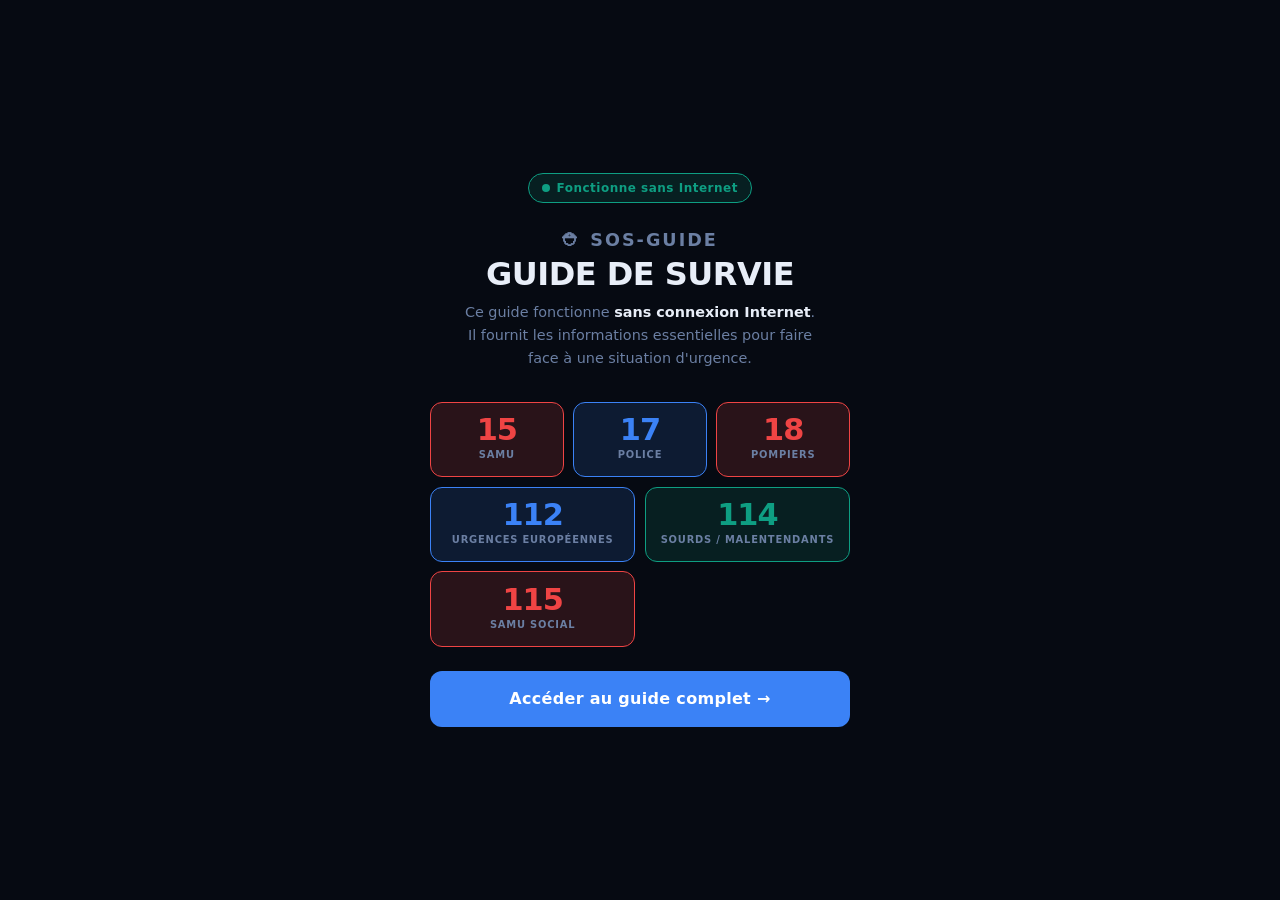
==== commit 005f66e1: "style: adopt reference design system (blue-night #060a12 + blue accent #3b82f6)" ====
--- a/src/web/index.html
+++ b/src/web/index.html
@@ -4,7 +4,7 @@
 <meta charset="UTF-8">
 <meta name="viewport" content="width=device-width,initial-scale=1,maximum-scale=5">
 <meta name="color-scheme" content="dark">
-<meta name="theme-color" content="#0a0e1a">
+<meta name="theme-color" content="#060a12">
 <meta name="description" content="Guide de survie d'urgence — fonctionne sans Internet">
 <meta http-equiv="Content-Security-Policy" content="default-src 'self';script-src 'self' 'unsafe-inline';style-src 'self' 'unsafe-inline';img-src 'self' data:;connect-src 'self'">
 <title>SOS-GUIDE</title>
@@ -14,21 +14,19 @@
 ═══════════════════════════════════════════════════════════════ */
 *,*::before,*::after{box-sizing:border-box;margin:0;padding:0}
 html{scroll-behavior:smooth;-webkit-text-size-adjust:100%}
-body{background:#0a0e1a;color:#f1f5f9;font-family:-apple-system,BlinkMacSystemFont,'Segoe UI',system-ui,sans-serif;font-size:16px;line-height:1.5;min-height:100vh;overflow-x:hidden}
-/* ── Design system unifié SOS-GUIDE : navy #0a0e1a + rouge #e94560 + vert #10b981 ──
-   Accents sémantiques collapsés vers la marque (rouge = urgence/accent, vert = sûr). */
+body{background:#060a12;color:#e8eef8;font-family:-apple-system,BlinkMacSystemFont,'Segoe UI',system-ui,sans-serif;font-size:16px;line-height:1.5;min-height:100vh;overflow-x:hidden}
 :root{
-  --bg:#0a0e1a;--s1:#111827;--s2:#1a2436;--s3:#222e44;
-  --border:rgba(255,255,255,.08);--border2:rgba(255,255,255,.16);
-  --text:#f8fafc;--text2:#94a3b8;--text3:#64748b;
-  --red:#e94560;--red-d:rgba(233,69,96,.15);
-  --orange:#e94560;--orange-d:rgba(233,69,96,.14);
-  --blue:#e94560;--blue-d:rgba(233,69,96,.14);
-  --teal:#10b981;--teal-d:rgba(16,185,129,.14);
-  --violet:#e94560;--violet-d:rgba(233,69,96,.14);
-  --cyan:#10b981;--cyan-d:rgba(16,185,129,.14);
+  --bg:#060a12;--s1:#0c1120;--s2:#111928;--s3:#162035;
+  --border:rgba(255,255,255,.07);--border2:rgba(255,255,255,.16);
+  --text:#e8eef8;--text2:#6b7fa3;--text3:#2a3a54;
+  --red:#ef4444;--red-d:rgba(239,68,68,.15);
+  --orange:#e07b0a;--orange-d:rgba(224,123,10,.14);
+  --blue:#3b82f6;--blue-d:rgba(59,130,246,.14);
+  --teal:#0e9e82;--teal-d:rgba(14,158,130,.14);
+  --violet:#7c3aed;--violet-d:rgba(124,58,237,.14);
+  --cyan:#0891b2;--cyan-d:rgba(8,145,178,.14);
   --slate:#475569;--slate-d:rgba(71,85,105,.14);
-  --rose:#e94560;--rose-d:rgba(233,69,96,.14);
+  --rose:#db2777;--rose-d:rgba(219,39,119,.14);
   --r:12px;--rs:8px;--t:180ms ease
 }
 @media(prefers-reduced-motion:reduce){*{animation-duration:.01ms!important;transition-duration:.01ms!important}}
@@ -112,7 +110,7 @@
   padding:1rem 2.5rem;border-radius:var(--r);width:100%;max-width:420px;
   transition:background var(--t);letter-spacing:.3px;
 }
-.splash-enter:hover,.splash-enter:focus{background:#e94560;outline:none}
+.splash-enter:hover,.splash-enter:focus{background:#2563eb;outline:none}
 .splash-enter:active{transform:scale(.98)}
 
 /* ═══════════════════════════════════════════════════════════════
@@ -120,7 +118,7 @@
 ═══════════════════════════════════════════════════════════════ */
 #topBar{
   position:sticky;top:0;z-index:50;
-  background:rgba(10,14,26,.95);backdrop-filter:blur(10px);
+  background:rgba(6,10,18,.95);backdrop-filter:blur(10px);
   border-bottom:1px solid var(--border);
   display:flex;align-items:center;padding:.6rem 1rem;gap:.75rem
 }
@@ -216,12 +214,12 @@
 .card-rose::before{background:var(--rose)}
 .card-blanc::before{background:var(--text2)}
 
-.card-rouge{background:var(--red-d);border-color:rgba(233,69,96,.25)}
-.card-orange{background:var(--orange-d);border-color:rgba(233,69,96,.25)}
-.card-bleu{background:var(--blue-d);border-color:rgba(233,69,96,.25)}
-.card-violet{background:var(--violet-d);border-color:rgba(233,69,96,.25)}
-.card-cyan{background:var(--cyan-d);border-color:rgba(16,185,129,.25)}
-.card-rose{background:var(--rose-d);border-color:rgba(233,69,96,.25)}
+.card-rouge{background:var(--red-d);border-color:rgba(239,68,68,.25)}
+.card-orange{background:var(--orange-d);border-color:rgba(224,123,10,.25)}
+.card-bleu{background:var(--blue-d);border-color:rgba(59,130,246,.25)}
+.card-violet{background:var(--violet-d);border-color:rgba(124,58,237,.25)}
+.card-cyan{background:var(--cyan-d);border-color:rgba(8,145,178,.25)}
+.card-rose{background:var(--rose-d);border-color:rgba(219,39,119,.25)}
 
 /* ═══════════════════════════════════════════════════════════════
    GRILLES DE CARTES
@@ -402,7 +400,7 @@
 ═══════════════════════════════════════════════════════════════ */
 #loraSection{display:none;margin-bottom:1.25rem}
 .lora-alert-card{
-  background:var(--red-d);border:1px solid rgba(233,69,96,.3);border-radius:var(--r);
+  background:var(--red-d);border:1px solid rgba(239,68,68,.3);border-radius:var(--r);
   padding:.85rem 1rem;margin-bottom:.5rem;
   border-left:3px solid var(--red)
 }
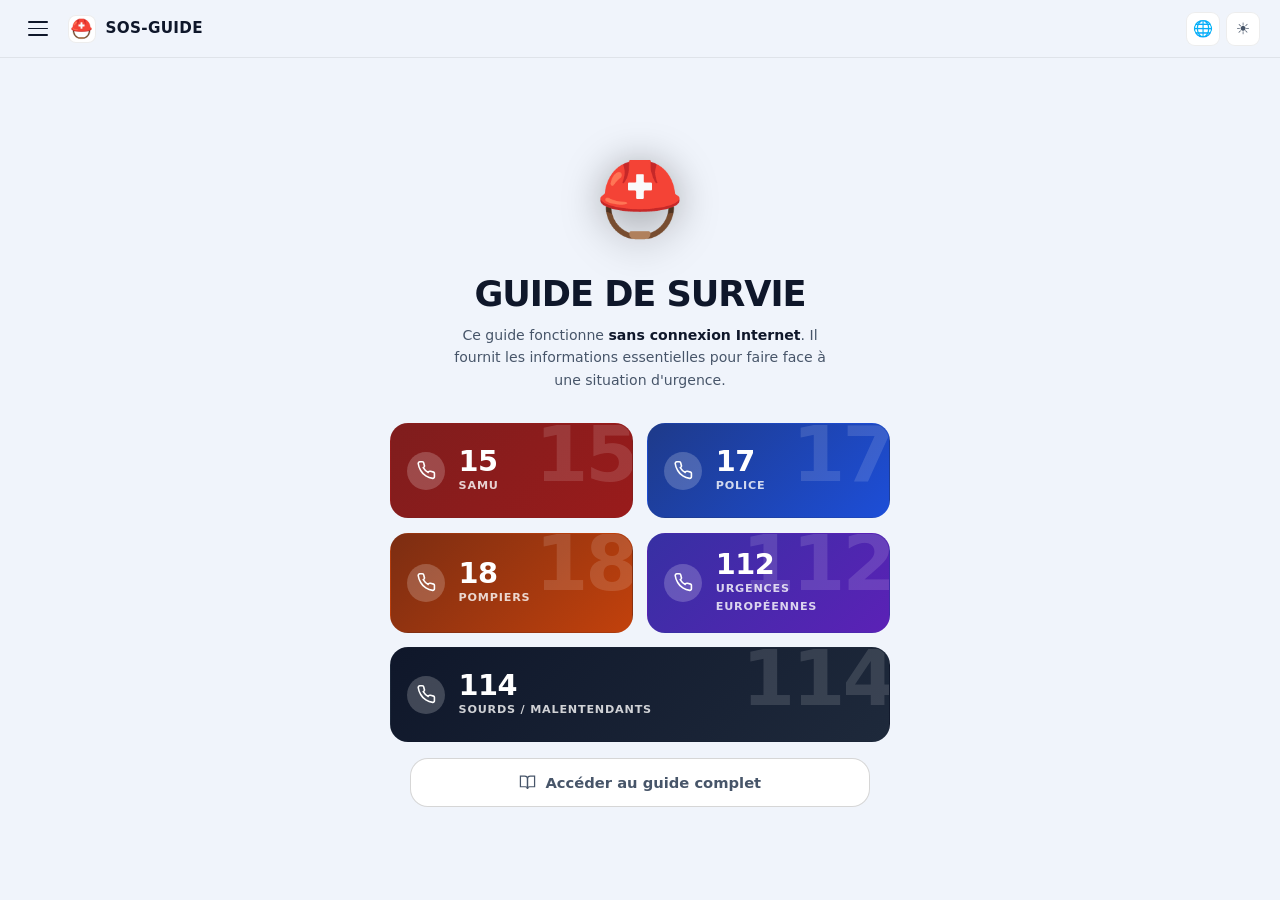
==== commit e47e5dc0: "Initial commit — SOS-GUIDE v2.5 État du projet : portail redessiné (style demo), 29 langues dont fa," ====
--- a/src/web/index.html
+++ b/src/web/index.html
@@ -1,1325 +1,556 @@
 <!DOCTYPE html>
-<html lang="fr" dir="ltr">
+<html lang=fr dir=ltr>
 <head>
-<meta charset="UTF-8">
-<meta name="viewport" content="width=device-width,initial-scale=1,maximum-scale=5">
-<meta name="color-scheme" content="dark">
-<meta name="theme-color" content="#060a12">
-<meta name="description" content="Guide de survie d'urgence — fonctionne sans Internet">
-<meta http-equiv="Content-Security-Policy" content="default-src 'self';script-src 'self' 'unsafe-inline';style-src 'self' 'unsafe-inline';img-src 'self' data:;connect-src 'self'">
+<meta charset=UTF-8>
+<meta name=viewport content="width=device-width, initial-scale=1.0, viewport-fit=cover">
+<meta name=theme-color content="#060a12">
+<meta name=color-scheme content="dark light">
+<meta name=description content="Guide de survie d'urgence — fonctionne sans Internet">
+<meta http-equiv=Content-Security-Policy content="default-src 'self';script-src 'self' 'unsafe-inline';style-src 'self' 'unsafe-inline';img-src 'self' data:;connect-src 'self'">
+<meta name=apple-mobile-web-app-capable content=yes>
+<meta name=apple-mobile-web-app-status-bar-style content=black-translucent>
 <title>SOS-GUIDE</title>
-<style>
-/* ═══════════════════════════════════════════════════════════════
-   VARIABLES & RESET
-═══════════════════════════════════════════════════════════════ */
-*,*::before,*::after{box-sizing:border-box;margin:0;padding:0}
-html{scroll-behavior:smooth;-webkit-text-size-adjust:100%}
-body{background:#060a12;color:#e8eef8;font-family:-apple-system,BlinkMacSystemFont,'Segoe UI',system-ui,sans-serif;font-size:16px;line-height:1.5;min-height:100vh;overflow-x:hidden}
-:root{
-  --bg:#060a12;--s1:#0c1120;--s2:#111928;--s3:#162035;
-  --border:rgba(255,255,255,.07);--border2:rgba(255,255,255,.16);
-  --text:#e8eef8;--text2:#6b7fa3;--text3:#2a3a54;
-  --red:#ef4444;--red-d:rgba(239,68,68,.15);
-  --orange:#e07b0a;--orange-d:rgba(224,123,10,.14);
-  --blue:#3b82f6;--blue-d:rgba(59,130,246,.14);
-  --teal:#0e9e82;--teal-d:rgba(14,158,130,.14);
-  --violet:#7c3aed;--violet-d:rgba(124,58,237,.14);
-  --cyan:#0891b2;--cyan-d:rgba(8,145,178,.14);
-  --slate:#475569;--slate-d:rgba(71,85,105,.14);
-  --rose:#db2777;--rose-d:rgba(219,39,119,.14);
-  --r:12px;--rs:8px;--t:180ms ease
-}
-@media(prefers-reduced-motion:reduce){*{animation-duration:.01ms!important;transition-duration:.01ms!important}}
-
-/* ═══════════════════════════════════════════════════════════════
-   LAYOUT HELPERS
-═══════════════════════════════════════════════════════════════ */
-.hidden{display:none!important}
-a{color:inherit;text-decoration:none}
-button{cursor:pointer;border:none;background:none;font:inherit;color:inherit}
-img{max-width:100%;display:block}
-
-/* ═══════════════════════════════════════════════════════════════
-   BANNIÈRES SYSTÈME (mode dégradé + alerte LoRa)
-═══════════════════════════════════════════════════════════════ */
-#degradedBanner{
-  display:none;background:var(--orange-d);border-bottom:1px solid var(--orange);
-  padding:.6rem 1rem;text-align:center;font-size:.85rem;color:var(--orange)
-}
-#loraBanner{
-  display:none;position:sticky;top:0;z-index:100;
-  background:var(--red-d);border-bottom:2px solid var(--red);
-  padding:.75rem 1rem;
-}
-#loraBannerInner{max-width:640px;margin:0 auto;display:flex;align-items:center;gap:.75rem;flex-wrap:wrap}
-#loraBannerIcon{font-size:1.4rem;flex-shrink:0}
-#loraBannerText{flex:1;font-size:.9rem;font-weight:600;color:var(--text)}
-#loraBannerTime{font-size:.75rem;color:var(--text2)}
-.lora-pulse{animation:pulse 1.2s ease-in-out infinite}
-@keyframes pulse{0%,100%{opacity:1}50%{opacity:.4}}
-
-/* ═══════════════════════════════════════════════════════════════
-   SPLASH SCREEN — écran d'accueil urgence
-═══════════════════════════════════════════════════════════════ */
-#splashScreen{
-  min-height:100vh;display:flex;flex-direction:column;
-  align-items:center;justify-content:center;padding:1.5rem;
-  background:var(--bg);
-}
-.splash-badge{
-  display:inline-flex;align-items:center;gap:.4rem;
-  background:var(--teal-d);border:1px solid var(--teal);
-  color:var(--teal);font-size:.75rem;font-weight:600;
-  padding:.3rem .8rem;border-radius:20px;margin-bottom:1.5rem;letter-spacing:.5px
-}
-.splash-logo{font-size:1.1rem;font-weight:700;letter-spacing:2px;color:var(--text2);margin-bottom:.25rem}
-.splash-title{font-size:2rem;font-weight:800;letter-spacing:-.5px;text-align:center;margin-bottom:.5rem;line-height:1.1}
-.splash-sub{font-size:.9rem;color:var(--text2);text-align:center;max-width:360px;margin-bottom:2rem;line-height:1.6}
-.splash-sub strong{color:var(--text);font-weight:600}
-
-/* Numéros d'urgence splash — PRIORITÉ ABSOLUE */
-.splash-numbers{
-  display:grid;grid-template-columns:repeat(3,1fr);gap:.6rem;
-  width:100%;max-width:420px;margin-bottom:.6rem
-}
-.splash-numbers-wide{
-  display:grid;grid-template-columns:repeat(2,1fr);gap:.6rem;
-  width:100%;max-width:420px;margin-bottom:1.5rem
-}
-.num-btn{
-  display:flex;flex-direction:column;align-items:center;justify-content:center;
-  padding:.8rem .4rem;border-radius:var(--r);border:1px solid var(--border2);
-  background:var(--s2);text-decoration:none;
-  transition:transform var(--t),background var(--t);
-  -webkit-tap-highlight-color:transparent;min-height:72px
-}
-.num-btn:active,.num-btn:focus{transform:scale(.97);outline:2px solid var(--blue);outline-offset:2px}
-.num-btn.samu,.num-btn.pompiers{background:var(--red-d);border-color:var(--red)}
-.num-btn.police{background:var(--blue-d);border-color:var(--blue)}
-.num-btn.europe{background:var(--blue-d);border-color:var(--blue)}
-.num-btn.ssourd{background:var(--teal-d);border-color:var(--teal)}
-.num-digit{font-size:1.9rem;font-weight:900;line-height:1;letter-spacing:-1px}
-.num-label{font-size:.62rem;font-weight:700;letter-spacing:.8px;color:var(--text2);margin-top:.15rem;text-align:center}
-.num-btn.samu .num-digit,.num-btn.pompiers .num-digit{color:var(--red)}
-.num-btn.police .num-digit,.num-btn.europe .num-digit{color:var(--blue)}
-.num-btn.ssourd .num-digit{color:var(--teal)}
-
-.splash-enter{
-  display:flex;align-items:center;justify-content:center;gap:.5rem;
-  background:var(--blue);color:#fff;font-size:1rem;font-weight:700;
-  padding:1rem 2.5rem;border-radius:var(--r);width:100%;max-width:420px;
-  transition:background var(--t);letter-spacing:.3px;
-}
-.splash-enter:hover,.splash-enter:focus{background:#2563eb;outline:none}
-.splash-enter:active{transform:scale(.98)}
-
-/* ═══════════════════════════════════════════════════════════════
-   TOPBAR — barre supérieure en mode guide
-═══════════════════════════════════════════════════════════════ */
-#topBar{
-  position:sticky;top:0;z-index:50;
-  background:rgba(6,10,18,.95);backdrop-filter:blur(10px);
-  border-bottom:1px solid var(--border);
-  display:flex;align-items:center;padding:.6rem 1rem;gap:.75rem
-}
-#topBarLoc{flex:1;font-size:.85rem;font-weight:600;white-space:nowrap;overflow:hidden;text-overflow:ellipsis}
-#topBarLoc span{font-size:.75rem;color:var(--text2);display:block;font-weight:400}
-#drawerBtn{padding:.4rem;border-radius:var(--rs);border:1px solid var(--border2);background:var(--s2);font-size:1.2rem;flex-shrink:0}
-select#langSelect{
-  background:var(--s2);color:var(--text);border:1px solid var(--border2);
-  border-radius:var(--rs);padding:.35rem .5rem;font-size:.8rem;
-  cursor:pointer;max-width:80px
-}
-
-/* ═══════════════════════════════════════════════════════════════
-   STRIP URGENCES — toujours visible sous la topbar
-═══════════════════════════════════════════════════════════════ */
-#urgenceStrip{
-  background:var(--s1);border-bottom:1px solid var(--border);
-  padding:.5rem 1rem;overflow-x:auto;-webkit-overflow-scrolling:touch;
-  scrollbar-width:none
-}
-#urgenceStrip::-webkit-scrollbar{display:none}
-.ustrip-inner{display:flex;gap:.5rem;width:max-content}
-.ustrip-btn{
-  display:flex;align-items:center;gap:.4rem;
-  padding:.45rem .9rem;border-radius:20px;border:1px solid var(--border2);
-  background:var(--s2);white-space:nowrap;font-size:.85rem;font-weight:700;
-  text-decoration:none;transition:background var(--t)
-}
-.ustrip-btn.samu,.ustrip-btn.pompiers{color:var(--red);border-color:var(--red);background:var(--red-d)}
-.ustrip-btn.police{color:var(--blue);border-color:var(--blue);background:var(--blue-d)}
-.ustrip-btn.europe{color:var(--blue);border-color:var(--blue);background:var(--blue-d)}
-.ustrip-btn.ssourd{color:var(--teal);border-color:var(--teal);background:var(--teal-d)}
-.ustrip-btn.samu .ustrip-num,.ustrip-btn.pompiers .ustrip-num{color:var(--red)}
-.ustrip-btn.police .ustrip-num,.ustrip-btn.europe .ustrip-num{color:var(--blue)}
-.ustrip-num{font-size:1.1rem;font-weight:900}
-
-/* ═══════════════════════════════════════════════════════════════
-   MAIN CONTENT — sections
-═══════════════════════════════════════════════════════════════ */
-#mainContent{max-width:640px;margin:0 auto;padding:1rem}
-.section-label{
-  font-size:.7rem;font-weight:700;letter-spacing:1.5px;color:var(--text3);
-  text-transform:uppercase;padding:.25rem 0;margin-bottom:.6rem;
-  border-bottom:1px solid var(--border)
-}
-
-/* ═══════════════════════════════════════════════════════════════
-   SECTION LOCAL — lieu et message de réassurance
-═══════════════════════════════════════════════════════════════ */
-#localSection{
-  background:var(--s1);border:1px solid var(--border2);border-radius:var(--r);
-  padding:1rem;margin-bottom:1rem
-}
-#localName{font-size:1rem;font-weight:700;margin-bottom:.25rem}
-#localAddress{font-size:.8rem;color:var(--text2);margin-bottom:.75rem}
-.local-contacts{display:grid;grid-template-columns:1fr 1fr;gap:.4rem;margin-bottom:.75rem}
-.local-contact-btn{
-  display:flex;align-items:center;gap:.4rem;
-  background:var(--s2);border:1px solid var(--border);border-radius:var(--rs);
-  padding:.5rem .75rem;font-size:.8rem;font-weight:600;text-decoration:none;
-  transition:background var(--t)
-}
-.local-contact-btn:active{background:var(--s3)}
-#reassuranceMsg{
-  background:var(--blue-d);border:1px solid var(--blue);border-radius:var(--rs);
-  padding:.6rem .8rem;font-size:.85rem;line-height:1.5;color:var(--text)
-}
-#meetingPoint{font-size:.8rem;color:var(--text2);margin-top:.5rem;padding-top:.5rem;border-top:1px solid var(--border)}
-
-/* ═══════════════════════════════════════════════════════════════
-   CARTES (système commun)
-═══════════════════════════════════════════════════════════════ */
-.card{
-  background:var(--s1);border:1px solid var(--border);border-radius:var(--r);
-  padding:.85rem 1rem;cursor:pointer;transition:background var(--t),transform var(--t);
-  -webkit-tap-highlight-color:transparent;position:relative;overflow:hidden
-}
-.card:active{background:var(--s2);transform:scale(.99)}
-.card:focus{outline:2px solid var(--blue);outline-offset:2px}
-.card-icon{font-size:1.6rem;margin-bottom:.35rem;line-height:1}
-.card-titre{font-size:.9rem;font-weight:700;margin-bottom:.2rem;line-height:1.3}
-.card-desc{font-size:.75rem;color:var(--text2);line-height:1.4}
-
-/* Accent coloré selon urgence */
-.card::before{content:'';position:absolute;left:0;top:0;bottom:0;width:3px;border-radius:3px 0 0 3px}
-.card-rouge::before{background:var(--red)}
-.card-orange::before{background:var(--orange)}
-.card-bleu::before{background:var(--blue)}
-.card-teal::before{background:var(--teal)}
-.card-violet::before{background:var(--violet)}
-.card-cyan::before{background:var(--cyan)}
-.card-slate::before{background:var(--slate)}
-.card-rose::before{background:var(--rose)}
-.card-blanc::before{background:var(--text2)}
-
-.card-rouge{background:var(--red-d);border-color:rgba(239,68,68,.25)}
-.card-orange{background:var(--orange-d);border-color:rgba(224,123,10,.25)}
-.card-bleu{background:var(--blue-d);border-color:rgba(59,130,246,.25)}
-.card-violet{background:var(--violet-d);border-color:rgba(124,58,237,.25)}
-.card-cyan{background:var(--cyan-d);border-color:rgba(8,145,178,.25)}
-.card-rose{background:var(--rose-d);border-color:rgba(219,39,119,.25)}
-
-/* ═══════════════════════════════════════════════════════════════
-   GRILLES DE CARTES
-═══════════════════════════════════════════════════════════════ */
-.grid-3{display:grid;grid-template-columns:repeat(3,1fr);gap:.6rem;margin-bottom:1.25rem}
-.grid-2{display:grid;grid-template-columns:1fr 1fr;gap:.6rem;margin-bottom:1.25rem}
-.grid-1{display:grid;grid-template-columns:1fr;gap:.6rem;margin-bottom:1.25rem}
-@media(max-width:360px){.grid-3{grid-template-columns:1fr 1fr}}
-
-/* ═══════════════════════════════════════════════════════════════
-   SECTION OUTILS — bandeau horizontal scrollable
-═══════════════════════════════════════════════════════════════ */
-#outilsScroll{
-  overflow-x:auto;-webkit-overflow-scrolling:touch;
-  scrollbar-width:none;margin:0 -1rem;padding:0 1rem;margin-bottom:1.25rem
-}
-#outilsScroll::-webkit-scrollbar{display:none}
-.outils-row{display:flex;gap:.6rem;width:max-content}
-.outil-btn{
-  display:flex;flex-direction:column;align-items:center;gap:.3rem;
-  background:var(--s1);border:1px solid var(--border2);border-radius:var(--r);
-  padding:.75rem .8rem;cursor:pointer;min-width:80px;max-width:90px;
-  transition:background var(--t);-webkit-tap-highlight-color:transparent
-}
-.outil-btn:active{background:var(--s3)}
-.outil-btn.active{background:var(--blue-d);border-color:var(--blue)}
-.outil-icon{font-size:1.5rem;line-height:1}
-.outil-label{font-size:.65rem;font-weight:600;text-align:center;line-height:1.2;color:var(--text2)}
-
-/* ═══════════════════════════════════════════════════════════════
-   MODALES
-═══════════════════════════════════════════════════════════════ */
-.modal-overlay{
-  position:fixed;inset:0;z-index:200;background:rgba(0,0,0,.7);
-  display:flex;align-items:flex-end;justify-content:center;
-  padding:.75rem;opacity:0;pointer-events:none;transition:opacity var(--t)
-}
-.modal-overlay.open{opacity:1;pointer-events:all}
-.modal-sheet{
-  background:var(--s2);border:1px solid var(--border2);border-radius:var(--r) var(--r) var(--rs) var(--rs);
-  width:100%;max-width:520px;max-height:88vh;overflow-y:auto;
-  transform:translateY(24px);transition:transform var(--t);
-}
-.modal-overlay.open .modal-sheet{transform:translateY(0)}
-.modal-header{
-  display:flex;align-items:center;gap:.75rem;padding:1rem 1rem .75rem;
-  border-bottom:1px solid var(--border);position:sticky;top:0;
-  background:var(--s2);z-index:1
-}
-.modal-title{font-size:1.05rem;font-weight:700;flex:1;line-height:1.3}
-.modal-close{
-  background:var(--s3);border:1px solid var(--border2);border-radius:var(--rs);
-  padding:.4rem .6rem;font-size:1rem;flex-shrink:0
-}
-.modal-body{padding:1rem}
-.modal-body ul{list-style:none;display:flex;flex-direction:column;gap:.65rem}
-.modal-body ul li{
-  background:var(--s3);border-radius:var(--rs);padding:.75rem 1rem;
-  font-size:.9rem;line-height:1.65;border-left:3px solid var(--border2);
-  counter-increment:step
-}
-.modal-body ul li::before{
-  content:counter(step);display:inline-flex;align-items:center;justify-content:center;
-  width:1.3rem;height:1.3rem;background:var(--blue);color:#fff;
-  border-radius:50%;font-size:.7rem;font-weight:800;margin-right:.6rem;
-  flex-shrink:0;vertical-align:middle
-}
-.modal-body ul{counter-reset:step}
-
-/* ═══════════════════════════════════════════════════════════════
-   OUTIL — MÉTRONOME
-═══════════════════════════════════════════════════════════════ */
-.metro-display{
-  text-align:center;padding:1.5rem 1rem;background:var(--s1);
-  border-radius:var(--r);margin-bottom:1rem
-}
-.metro-bpm-label{font-size:.7rem;color:var(--text3);letter-spacing:1px;text-transform:uppercase;margin-bottom:.25rem}
-.metro-bpm{font-size:3.5rem;font-weight:900;color:var(--red);line-height:1}
-.metro-unit{font-size:.9rem;color:var(--text2);margin-bottom:.5rem}
-.metro-depth{font-size:.8rem;color:var(--text2)}
-.metro-heart{
-  font-size:2.5rem;display:block;transition:transform .1s;margin:1rem auto .5rem;
-}
-.metro-heart.beat{transform:scale(1.3)}
-.metro-controls{display:flex;gap:.6rem}
-.metro-controls button,.tool-btn-main{
-  flex:1;padding:.85rem;border-radius:var(--r);font-size:.95rem;font-weight:700;
-  border:1px solid var(--border2);background:var(--s3);transition:background var(--t)
-}
-.metro-controls button.active,.tool-btn-main.active{background:var(--red);color:#fff;border-color:var(--red)}
-.bpm-slider{width:100%;margin:.75rem 0;accent-color:var(--red)}
-
-/* ═══════════════════════════════════════════════════════════════
-   OUTIL — MINUTERIE
-═══════════════════════════════════════════════════════════════ */
-.timer-display{
-  text-align:center;font-size:3.5rem;font-weight:900;
-  padding:1.5rem 1rem;background:var(--s1);border-radius:var(--r);margin-bottom:1rem;
-  font-variant-numeric:tabular-nums;letter-spacing:2px
-}
-.timer-display.done{color:var(--red)}
-.timer-presets{display:grid;grid-template-columns:1fr 1fr;gap:.5rem;margin-bottom:.75rem}
-.timer-preset{
-  background:var(--s2);border:1px solid var(--border2);border-radius:var(--rs);
-  padding:.6rem .5rem;font-size:.8rem;font-weight:600;text-align:center;line-height:1.3
-}
-.timer-preset:active{background:var(--s3)}
-
-/* ═══════════════════════════════════════════════════════════════
-   OUTIL — FLASH SOS / TORCHE
-═══════════════════════════════════════════════════════════════ */
-#flashOverlay,#torchOverlay{
-  position:fixed;inset:0;z-index:500;display:none;
-  flex-direction:column;align-items:center;justify-content:center;gap:2rem;
-  background:#000
-}
-#flashOverlay.active,#torchOverlay.active{display:flex}
-#torchOverlay{background:#fff}
-#torchOverlay button{background:#000;color:#fff}
-.flash-stop-btn,.torch-stop-btn{
-  background:rgba(0,0,0,.7);color:#fff;border:2px solid #fff;border-radius:var(--r);
-  padding:1rem 2.5rem;font-size:1.1rem;font-weight:700
-}
-#torchOverlay .torch-stop-btn{background:rgba(255,255,255,.7);color:#000;border-color:#000}
-
-/* ═══════════════════════════════════════════════════════════════
-   OUTIL — RESPIRATION GUIDÉE
-═══════════════════════════════════════════════════════════════ */
-.resp-circle-container{display:flex;justify-content:center;padding:1.5rem 0}
-.resp-circle{
-  width:120px;height:120px;border-radius:50%;
-  background:var(--blue-d);border:2px solid var(--blue);
-  display:flex;align-items:center;justify-content:center;
-  font-size:.95rem;font-weight:700;color:var(--blue);
-  transition:transform 4s ease-in-out
-}
-.resp-circle.inhale{transform:scale(1.6)}
-.resp-circle.exhale{transform:scale(1)}
-
-/* ═══════════════════════════════════════════════════════════════
-   FOOTER
-═══════════════════════════════════════════════════════════════ */
-footer{
-  text-align:center;padding:2rem 1rem;color:var(--text3);font-size:.75rem;
-  border-top:1px solid var(--border);margin-top:1rem
-}
-footer a{color:var(--text3);text-decoration:underline}
-
-/* ═══════════════════════════════════════════════════════════════
-   DRAWER NAVIGATION
-═══════════════════════════════════════════════════════════════ */
-#drawerOverlay{
-  position:fixed;inset:0;z-index:300;background:rgba(0,0,0,.6);
-  opacity:0;pointer-events:none;transition:opacity var(--t)
-}
-#drawerOverlay.open{opacity:1;pointer-events:all}
-#drawer{
-  position:fixed;top:0;right:0;bottom:0;z-index:301;
-  background:var(--s2);border-left:1px solid var(--border2);
-  width:min(280px,85vw);transform:translateX(100%);
-  transition:transform var(--t);overflow-y:auto;padding:1.5rem 1rem
-}
-#drawer.open{transform:translateX(0)}
-.drawer-header{display:flex;align-items:center;justify-content:space-between;margin-bottom:1.25rem}
-.drawer-title{font-size:.85rem;font-weight:700;letter-spacing:1px;color:var(--text2);text-transform:uppercase}
-#drawerClose{background:var(--s3);border:1px solid var(--border);border-radius:var(--rs);padding:.4rem .6rem;font-size:.9rem}
-.drawer-links{display:flex;flex-direction:column;gap:.4rem}
-.drawer-link{
-  display:flex;align-items:center;gap:.75rem;padding:.7rem .9rem;
-  border-radius:var(--rs);font-size:.9rem;font-weight:500;
-  transition:background var(--t)
-}
-.drawer-link:hover,.drawer-link:active{background:var(--s3)}
-.drawer-footer{margin-top:2rem;font-size:.75rem;color:var(--text3);text-align:center}
-
-/* ═══════════════════════════════════════════════════════════════
-   SECTION LORA ALERTES (portail)
-═══════════════════════════════════════════════════════════════ */
-#loraSection{display:none;margin-bottom:1.25rem}
-.lora-alert-card{
-  background:var(--red-d);border:1px solid rgba(239,68,68,.3);border-radius:var(--r);
-  padding:.85rem 1rem;margin-bottom:.5rem;
-  border-left:3px solid var(--red)
-}
-.lora-alert-type{font-size:.9rem;font-weight:700;margin-bottom:.2rem}
-.lora-alert-meta{font-size:.75rem;color:var(--text2)}
-.lora-alert-msg{font-size:.85rem;margin-top:.35rem;line-height:1.5}
-
-/* ═══════════════════════════════════════════════════════════════
-   ACCESSIBILITÉ
-═══════════════════════════════════════════════════════════════ */
-.sr-only{position:absolute;width:1px;height:1px;padding:0;margin:-1px;overflow:hidden;clip:rect(0,0,0,0);white-space:nowrap;border:0}
-:focus-visible{outline:2px solid var(--blue);outline-offset:2px}
-</style>
+<link rel=icon type="image/svg+xml" href="data:image/svg+xml,%3Csvg xmlns='http://www.w3.org/2000/svg' viewBox='0 0 100 100'%3E%3Ctext x='50%25' y='50%25' dominant-baseline='middle' text-anchor='middle' font-size='80'%3E⛑️%3C/text%3E%3C/svg%3E">
+<style>:root{--bg:#060a12;--bg1:#0c1120;--bg2:#111928;--card:#0f1826;--card-h:#162035;--border:rgba(255,255,255,.07);--border-h:rgba(255,255,255,.16);--text:#e8eef8;--sub:#6b7fa3;--muted:#2a3a54;--nav-h:58px;--r:14px;--r-lg:18px;--accent:#3b82f6;--green:#22c55e;--red:#ef4444}body.light-mode{--bg:#f0f4fb;--bg1:#e8eef8;--bg2:#dde4f0;--card:#fff;--card-h:#eff6ff;--border:rgba(0,0,0,.07);--border-h:rgba(0,0,0,.16);--text:#0f172a;--sub:#475569;--muted:#94a3b8}*,*::before,*::after{box-sizing:border-box;margin:0;padding:0}html{scroll-behavior:smooth}body{background:var(--bg);color:var(--text);font-family:system-ui,-apple-system,'Segoe UI',sans-serif;line-height:1.6;-webkit-font-smoothing:antialiased;min-height:100vh;min-height:100dvh;transition:background .3s , color .3s}button{font-family:inherit;cursor:pointer;border:none;background:none}a{color:inherit;text-decoration:none}::-webkit-scrollbar{width:4px}::-webkit-scrollbar-thumb{background:var(--bg2);border-radius:4px}#nav{position:fixed;top:0;left:0;right:0;z-index:800;height:var(--nav-h);display:flex;align-items:center;background:rgba(6,10,18,.95);backdrop-filter:blur(20px);-webkit-backdrop-filter:blur(20px);border-bottom:1px solid var(--border);padding:0 1.25rem;gap:.75rem;transition:background .3s , border-color .3s}body.light-mode #nav{background:rgba(240,244,251,.95)}.nav-logo{flex:1;display:flex;align-items:center;gap:.6rem;font-weight:700;font-size:.95rem;letter-spacing:.02em;cursor:pointer;user-select:none}.nav-logo-badge{width:28px;height:28px;background:var(--card);border-radius:8px;border:1px solid var(--border);display:flex;align-items:center;justify-content:center;font-size:1.15rem;flex-shrink:0}.nav-right{display:flex;align-items:center;gap:.4rem}.nav-btn{width:34px;height:34px;border-radius:9px;border:1px solid var(--border);background:var(--card);color:var(--sub);display:flex;align-items:center;justify-content:center;font-size:1rem;transition:all .15s}.nav-btn:hover{background:var(--card-h);color:var(--text);border-color:var(--border-h)}.nav-btn:active{transform:scale(.92)}.hamburger{width:36px;height:36px;display:flex;flex-direction:column;justify-content:center;align-items:center;gap:5px;border-radius:9px;background:transparent;transition:background .15s}.hamburger:hover{background:rgba(255,255,255,.07)}body.light-mode .hamburger:hover{background:rgba(0,0,0,.06)}.hamburger span{display:block;width:20px;height:1.5px;background:var(--text);border-radius:2px}.drawer-overlay{position:fixed;inset:0;z-index:900;background:rgba(0,0,0,.65);backdrop-filter:blur(4px);visibility:hidden;opacity:0;transition:visibility .2s , opacity .2s}.drawer-overlay.active{visibility:visible;opacity:1}.drawer{position:fixed;top:0;left:0;width:280px;height:100%;background:var(--bg1);border-right:1px solid var(--border);transform:translateX(-100%);z-index:1000;display:flex;flex-direction:column;padding:1.25rem 1rem;transition:background .3s , border-color .3s , transform .25s cubic-bezier(.4,0,.2,1)}.drawer-overlay.active .drawer{transform:translateX(0)}.drawer-header{display:flex;justify-content:space-between;align-items:center;padding-bottom:1rem;margin-bottom:1rem;border-bottom:1px solid var(--border)}.drawer-title{font-weight:700;font-size:.95rem}.drawer-close{width:30px;height:30px;border-radius:8px;background:var(--bg2);color:var(--sub);font-size:1rem;display:flex;align-items:center;justify-content:center;cursor:pointer}.drawer-close:hover{background:rgba(239,68,68,.15);color:var(--red)}.drawer-nav{display:flex;flex-direction:column;gap:.5rem}.drawer-nav a{display:block;padding:.7rem 1rem;border-radius:var(--r);background:var(--card);border:1px solid var(--border);font-weight:500;font-size:.9rem;color:var(--text);transition:all .15s}.drawer-nav a:hover{background:var(--card-h);border-color:var(--border-h);color:var(--accent)}.drawer-footer{margin-top:auto;padding-top:1.5rem;text-align:center;font-size:.7rem;color:var(--sub);border-top:1px solid var(--border)}.lang-modal-overlay{position:fixed;inset:0;z-index:10001;background:rgba(0,0,0,.8);backdrop-filter:blur(8px);display:flex;align-items:center;justify-content:center;visibility:hidden;opacity:0;transition:visibility .2s , opacity .2s;padding:1rem}.lang-modal-overlay.active{visibility:visible;opacity:1}.lang-modal-container{background:var(--bg1);border-radius:20px;width:100%;max-width:720px;max-height:82vh;overflow-y:auto;border:1px solid var(--border);box-shadow:0 32px 64px rgba(0,0,0,.6);animation:popIn .18s ease both}.lang-modal-header{display:flex;justify-content:flex-end;align-items:center;padding:1.1rem 1.5rem;border-bottom:1px solid var(--border);position:sticky;top:0;background:var(--bg1)}.lang-modal-close{width:30px;height:30px;border-radius:8px;background:var(--bg2);color:var(--sub);font-size:1rem;display:flex;align-items:center;justify-content:center;cursor:pointer}.lang-modal-close:hover{background:rgba(239,68,68,.15);color:var(--red);transform:rotate(90deg)}.lang-grid{display:grid;grid-template-columns:repeat(auto-fill,minmax(190px,1fr));gap:.6rem;padding:1.25rem}.lang-card{background:var(--card);border:1px solid var(--border);border-radius:12px;padding:.65rem 1rem;display:flex;align-items:center;gap:.65rem;cursor:pointer;transition:all .15s}.lang-card:hover{background:var(--card-h);border-color:var(--accent)}.lang-card:active{transform:scale(.96)}.lang-flag{font-size:1.5rem}.lang-name{font-size:.9rem;font-weight:500;color:var(--text)}#splashScreen{min-height:100vh;min-height:100dvh;display:flex;flex-direction:column;align-items:center;justify-content:center;padding:calc(var(--nav-h) + 2rem) 1.25rem 2.5rem}#splashScreen.hide{display:none}.splash-header{text-align:center;margin-bottom:2rem;width:100%;max-width:460px}.splash-emoji{font-size:clamp(3rem,10vw,4.5rem);margin-bottom:1rem;display:block;filter:drop-shadow(0 4px 20px rgba(0,0,0,.35));animation:floatIn .5s cubic-bezier(.34,1.56,.64,1) both}.splash-title{font-size:clamp(1.6rem,5vw,2.2rem);font-weight:800;letter-spacing:-.03em;line-height:1.15;color:var(--text);margin-bottom:.6rem;animation:slideUp .45s .1s ease both}.splash-sub{font-size:.88rem;color:var(--sub);max-width:380px;margin:0 auto;line-height:1.6;animation:slideUp .45s .2s ease both}.splash-sub strong{color:var(--text)}.urgence-grid{display:grid;grid-template-columns:1fr 1fr;gap:.9rem;width:100%;max-width:500px;margin:0 auto 1rem;animation:slideUp .45s .3s ease both}.urgence-card{position:relative;overflow:hidden;display:flex;flex-direction:row;align-items:center;gap:.85rem;padding:1rem 1rem;border-radius:18px;min-height:95px;color:#fff;border:1px solid transparent;transition:transform .15s , box-shadow .15s;cursor:pointer}.urgence-card::after{content:attr(data-num);position:absolute;right:-.05em;top:-.1em;font-size:4.8rem;font-weight:900;letter-spacing:-.04em;line-height:1;opacity:.13;pointer-events:none;color:#fff}.urgence-card:active{transform:scale(.96)}.urgence-phone-icon{flex-shrink:0;width:38px;height:38px;background:rgba(255,255,255,.2);border-radius:50%;display:flex;align-items:center;justify-content:center}.urgence-phone-icon svg{width:19px;height:19px;stroke:#fff;fill:none;stroke-width:2}.urgence-info{display:flex;flex-direction:column;gap:.1rem}.urgence-number{font-size:1.8rem;font-weight:900;letter-spacing:-.02em;line-height:1;color:#fff}.urgence-name{font-size:.7rem;font-weight:700;color:rgba(255,255,255,.8);letter-spacing:.07em;text-transform:uppercase}.uc-samu{background:linear-gradient(135deg,#7f1d1d 0%,#991b1b 100%)}.uc-police{background:linear-gradient(135deg,#1e3a8a 0%,#1d4ed8 100%)}.uc-pompiers{background:linear-gradient(135deg,#7c2d12 0%,#c2410c 100%)}.uc-europe{background:linear-gradient(135deg,#3730a3 0%,#5b21b6 100%)}.uc-ssourd{background:linear-gradient(135deg,#0f172a 0%,#1e293b 100%);grid-column: 1 / -1;max-width:none;width:100%;margin:0}.uc-local{background:linear-gradient(135deg,#065f46 0%,#047857 100%);grid-column:span 2;max-width:300px;margin:0 auto;width:100%}@media (min-width:500px){.uc-local{grid-column:span 2;justify-self:center;width:auto;min-width:240px}}@media (hover:hover){.urgence-card:hover{transform:translateY(-3px)}.uc-samu:hover{box-shadow:0 12px 36px rgba(239,68,68,.35)}.uc-police:hover{box-shadow:0 12px 36px rgba(59,130,246,.35)}.uc-pompiers:hover{box-shadow:0 12px 36px rgba(234,88,12,.35)}.uc-europe:hover{box-shadow:0 12px 36px rgba(124,58,237,.35)}.uc-ssourd:hover{box-shadow:0 12px 36px rgba(148,163,184,.35)}.uc-local:hover{box-shadow:0 12px 36px rgba(16,185,129,.35)}}.btn-enter{display:flex;align-items:center;justify-content:center;gap:.6rem;width:100%;max-width:460px;padding:.95rem 1.5rem;background:var(--card);border:1px solid var(--border-h);border-radius:var(--r-lg);font-weight:600;font-size:.92rem;color:var(--sub);cursor:pointer;transition:all .15s;animation:slideUp .45s .4s ease both}.btn-enter svg{width:17px;height:17px;stroke:currentColor;fill:none;stroke-width:1.75}.btn-enter:hover{background:var(--card-h);border-color:var(--accent);color:var(--accent)}.btn-enter:hover svg{transform:translateX(3px)}.btn-enter:active{transform:scale(.97)}#mainContent{display:none}.main{padding-top:calc(var(--nav-h) + 2rem);padding-bottom:4rem;max-width:780px;margin:0 auto;padding-left:1.25rem;padding-right:1.25rem}.main-welcome{background:var(--card);border:1px solid var(--border);border-radius:var(--r-lg);padding:2rem 1.5rem;text-align:center;margin-bottom:2rem}.main-welcome h1{font-size:clamp(1.4rem,4vw,1.8rem);font-weight:800;margin-bottom:.6rem}.main-welcome p{font-size:.9rem;color:var(--sub);line-height:1.7;max-width:500px;margin:0 auto}.local-info{display:flex;flex-direction:column;gap:1rem;margin-top:1.5rem;padding-top:1rem;border-top:1px solid var(--border)}.local-map-img{width:100%;max-width:100%;border-radius:12px;margin-top:.5rem;border:1px solid var(--border)}.local-contacts{display:flex;flex-wrap:wrap;gap:.5rem;justify-content:center;margin-top:.5rem}.section-title{margin:1rem 0 1rem 0;font-size:.85rem;font-weight:600;text-transform:uppercase;letter-spacing:.1em;color:var(--sub);border-left:3px solid var(--accent);padding-left:.8rem}.grid-3,.grid-2,.grid-urgences,.grid-situations,.grid-assos{display:grid;gap:.9rem;margin-bottom:2rem}.grid-3{grid-template-columns:repeat(3,1fr)}.grid-2{grid-template-columns:repeat(2,1fr)}.grid-urgences{grid-template-columns:repeat(auto-fill,minmax(280px,1fr))}.grid-situations{grid-template-columns:repeat(2,1fr)}.grid-assos{grid-template-columns:repeat(2,1fr)}.card{position:relative;overflow:hidden;display:flex;flex-direction:column;align-items:flex-start;justify-content:flex-end;padding:1.2rem 1rem 1rem;border-radius:18px;min-height:115px;background:var(--card);border:1px solid var(--border);transition:transform .15s , background .2s , border-color .2s;cursor:pointer}.card::after{content:attr(data-icon);position:absolute;right:.2rem;top:.05rem;font-size:4rem;font-weight:400;opacity:.12;pointer-events:none;line-height:1}.card:hover{background:var(--card-h);border-color:var(--border-h);transform:translateY(-2px)}.card:active{transform:scale(.96)}.card-icon{font-size:1.8rem;margin-bottom:.4rem;position:relative;z-index:1}.card-titre{font-weight:700;font-size:.95rem;margin-bottom:.15rem;position:relative;z-index:1;color:var(--text)}.card-desc{font-size:.7rem;color:var(--sub);position:relative;z-index:1;line-height:1.3}.card-emergency{color:#fff;border-color:transparent}.card-emergency .card-titre,.card-emergency .card-desc{color:#fff}.card-emergency::after{filter:brightness(0) invert(1)}.card-bleu{background:linear-gradient(135deg,#0a2b5e,#1e3a8a)}.card-rouge{background:linear-gradient(135deg,#7f1d1d,#b91c1c)}.card-orange{background:linear-gradient(135deg,#7c2d12,#c2410c)}.card-violet{background:linear-gradient(135deg,#3730a3,#5b21b6)}.card-vert{background:linear-gradient(135deg,#065f46,#047857)}.card-rose{background:linear-gradient(135deg,#881337,#e11d48)}.card-cyan{background:linear-gradient(135deg,#0e7490,#06b6d4)}.card-slate{background:linear-gradient(135deg,#1e293b,#334155)}.card-blanc{background:linear-gradient(135deg,#f8fafc,#e2e8f0);color:#0f172a}.card-blanc .card-titre,.card-blanc .card-desc{color:#0f172a;transition:color .15s}.card-blanc:hover .card-titre,.card-blanc:hover .card-desc{color:#fff}@media (max-width:600px){.grid-3,.grid-2,.grid-situations,.grid-assos{grid-template-columns:1fr}.grid-urgences{grid-template-columns:1fr}}.modal-overlay,.tool-modal-overlay{position:fixed;inset:0;z-index:11000;background:rgba(0,0,0,.92);backdrop-filter:blur(12px);display:flex;align-items:center;justify-content:center;visibility:hidden;opacity:0;transition:visibility .2s , opacity .2s}.modal-overlay.active,.tool-modal-overlay.active{visibility:visible;opacity:1}.modal-container,.tool-modal-container{background:var(--bg1);border-radius:28px;width:90%;max-width:500px;border:1px solid var(--border);box-shadow:0 32px 64px rgba(0,0,0,.5);overflow:hidden;animation:popIn .2s ease}.modal-header,.tool-modal-header{display:flex;justify-content:space-between;align-items:center;padding:1rem 1.5rem;border-bottom:1px solid var(--border);background:var(--bg1)}.modal-header h3,.tool-modal-header h3{font-size:1.1rem;font-weight:700}.modal-close,.tool-modal-close{width:32px;height:32px;border-radius:40px;background:var(--bg2);color:var(--sub);font-size:1.2rem;display:flex;align-items:center;justify-content:center;cursor:pointer}.modal-close:hover,.tool-modal-close:hover{background:rgba(239,68,68,.2);color:var(--red);transform:rotate(90deg)}.modal-body{padding:1.8rem 1.5rem;font-size:.95rem;line-height:1.6;color:var(--text)}.modal-body ul{margin-left:1.5rem;margin-top:.5rem}.modal-body li{margin:.5rem 0}.modal-body strong{color:var(--accent)}.phone-badge{display:inline-block;background:var(--accent);color:#fff;padding:.2rem .6rem;border-radius:40px;font-weight:600;font-size:.85rem;margin:0 .1rem;text-decoration:none;transition:background .15s}.phone-badge:hover{background:var(--green);color:#fff}.modal-body a:not(.phone-badge){color:var(--accent);text-decoration:underline}.tool-modal-body{padding:2rem 1.5rem 1.8rem;display:flex;flex-direction:column;align-items:center;gap:1.5rem}.tool-status{font-size:1.8rem;font-weight:800;color:var(--accent)}.tool-button{background:var(--accent);color:#fff;border:none;padding:.8rem 2rem;border-radius:40px;font-weight:600;font-size:1rem;width:100%;max-width:220px;transition:transform .1s , background .2s}.tool-button:active{transform:scale(.96)}.tool-button.stop{background:var(--red)}.fullscreen-tool{position:fixed;inset:0;z-index:11000;background:#fff;display:flex;flex-direction:column;align-items:center;justify-content:flex-end;padding:2rem;visibility:hidden;opacity:0;transition:visibility .1s , opacity .1s}.fullscreen-tool.active{visibility:visible;opacity:1}.fullscreen-btn{background:rgba(0,0,0,.7);backdrop-filter:blur(12px);color:#fff;border:none;padding:.8rem 2rem;border-radius:60px;font-weight:600;font-size:1rem;margin-bottom:3rem;cursor:pointer}.fullscreen-btn:active{transform:scale(.96)}.flash-white{background:#fff}.flash-black{background:#000}@keyframes popIn{from{transform:scale(.95);opacity:0}to{transform:scale(1);opacity:1}}@keyframes floatIn{0%{opacity:0;transform:translateY(20px) scale(0.9)}100%{opacity:1;transform:translateY(0) scale(1)}}@keyframes slideUp{0%{opacity:0;transform:translateY(20px)}100%{opacity:1;transform:translateY(0)}}#degradedBanner{display:none;position:fixed;top:var(--nav-h);left:0;right:0;z-index:798;background:#1f1503;border-bottom:1px solid #e07b0a;padding:.55rem 1rem;text-align:center;font-size:.82rem;color:#e07b0a}#loraBanner{display:none;position:fixed;top:var(--nav-h);left:0;right:0;z-index:799;background:rgba(127,29,29,.97);backdrop-filter:blur(8px);border-bottom:2px solid var(--red);padding:.7rem 1rem;color:#fff}#loraBannerInner{max-width:780px;margin:0 auto;display:flex;align-items:center;gap:.75rem;flex-wrap:wrap}#loraBannerIcon{font-size:1.3rem;flex-shrink:0}#loraBannerText{flex:1;font-size:.88rem;font-weight:600}#loraBannerTime{font-size:.72rem;opacity:.75}.lora-pulse{animation:loraPulse 1.2s ease-in-out infinite}@keyframes loraPulse{0%,100%{opacity:1}50%{opacity:.4}}#loraSection{display:none;margin-bottom:2rem}.lora-alert-card{background:var(--card);border:1px solid rgba(239,68,68,.4);border-left:4px solid var(--red);border-radius:var(--r);padding:.8rem 1rem;margin-bottom:.6rem}.lora-alert-card.unverified{border-color:rgba(224,123,10,.4);border-left-color:#e07b0a}.lora-alert-type{font-weight:700;font-size:.9rem;color:var(--text)}.lora-alert-meta{font-size:.72rem;color:var(--sub);margin:.2rem 0}.lora-alert-msg{font-size:.85rem;color:var(--text)}.lora-link{display:inline-block;margin-top:.3rem;font-size:.8rem;color:var(--accent)}</style>
 </head>
 <body>
-
-<!-- ── Mode dégradé ──────────────────────────────────────── -->
-<div id="degradedBanner" role="alert" aria-live="polite">
-  ⚠️ Système en mode dégradé — contenu HTML disponible, fonctions PHP limitées.
-</div>
-
-<!-- ── Alerte LoRa entrante ──────────────────────────────── -->
-<div id="loraBanner" role="alert" aria-live="assertive" aria-atomic="true">
-  <div id="loraBannerInner">
-    <span id="loraBannerIcon" class="lora-pulse" aria-hidden="true">🚨</span>
-    <span id="loraBannerText">Alerte reçue</span>
-    <span id="loraBannerTime"></span>
-  </div>
-</div>
-
-<!-- ════════════════════════════════════════════════════════
-     ÉCRAN D'ACCUEIL — numéros d'urgence en premier
-════════════════════════════════════════════════════════════ -->
-<main id="splashScreen" role="main">
-  <a href="#mainContent" class="sr-only">Passer à l'accueil</a>
-
-  <span class="splash-badge" role="status">
-    <svg width="8" height="8" viewBox="0 0 8 8" aria-hidden="true"><circle cx="4" cy="4" r="4" fill="currentColor"/></svg>
-    Fonctionne sans Internet
-  </span>
-
-  <p class="splash-logo">⛑ SOS-GUIDE</p>
-  <h1 class="splash-title" id="splashTitle">Guide de survie</h1>
-  <p class="splash-sub" id="splashSub">Ce guide fonctionne <strong>sans connexion Internet</strong>. Il fournit les informations essentielles pour faire face à une situation d'urgence.</p>
-
-  <!-- Numéros vitaux — les plus importants d'abord -->
-  <p class="sr-only">Numéros d'urgence à appeler immédiatement</p>
-  <div class="splash-numbers" id="splashNumbers" role="list" aria-label="Numéros d'urgence"></div>
-  <div class="splash-numbers-wide" id="splashNumbersWide" role="list"></div>
-
-  <button class="splash-enter" id="splashEnterBtn" aria-label="Accéder au guide complet de premiers secours">
-    Accéder au guide complet →
-  </button>
-</main>
-
-<!-- ════════════════════════════════════════════════════════
-     CONTENU PRINCIPAL
-════════════════════════════════════════════════════════════ -->
-<div id="mainContent" class="hidden" role="main">
-
-  <!-- Topbar -->
-  <header id="topBar" role="banner">
-    <div id="topBarLoc" aria-label="Localisation du guide">
-      <span id="topBarName">SOS-GUIDE</span>
-      <span id="topBarAddr"></span>
-    </div>
-    <label for="langSelect" class="sr-only">Choisir la langue</label>
-    <select id="langSelect" aria-label="Langue"></select>
-    <button id="drawerBtn" aria-label="Ouvrir le menu de navigation" aria-expanded="false" aria-controls="drawer">☰</button>
-  </header>
-
-  <!-- Strip numéros — toujours accessible -->
-  <nav id="urgenceStrip" aria-label="Numéros d'urgence rapides">
-    <div class="ustrip-inner" id="urgenceStripInner" role="list"></div>
-  </nav>
-
-  <div id="mainInner">
-
-    <!-- Alertes LoRa reçues -->
-    <section id="loraSection" aria-label="Alertes reçues par réseau mesh" aria-live="polite">
-      <h2 class="section-label">📡 Alertes LoRa reçues</h2>
-      <div id="loraAlertsList"></div>
-    </section>
-
-    <!-- Infos locales -->
-    <section id="localSection" aria-label="Informations du site">
-      <div id="localName"></div>
-      <div id="localAddress"></div>
-      <div class="local-contacts" id="localContacts"></div>
-      <div id="reassuranceMsg" class="hidden"></div>
-      <div id="meetingPoint" class="hidden"></div>
-    </section>
-
-    <!-- ──── PAS : PROTÉGER → ALERTER → SECOURIR ──── -->
-    <section aria-labelledby="principesHeading">
-      <h2 id="principesHeading" class="section-label" id="section-principes"></h2>
-      <div class="grid-3" id="principesGrid" role="list"></div>
-    </section>
-
-    <!-- ──── OUTILS PRATIQUES ──── -->
-    <section aria-labelledby="outilsHeading">
-      <h2 id="outilsHeading" class="section-label" id="section-outils"></h2>
-      <div id="outilsScroll" role="toolbar" aria-label="Outils d'urgence">
-        <div class="outils-row" id="outilsRow"></div>
-      </div>
-    </section>
-
-    <!-- ──── URGENCES MÉDICALES ──── -->
-    <section aria-labelledby="urgencesHeading">
-      <h2 id="urgencesHeading" class="section-label" id="section-urgences"></h2>
-      <div class="grid-2" id="urgencesGrid" role="list"></div>
-    </section>
-
-    <!-- ──── SITUATIONS COLLECTIVES ──── -->
-    <section aria-labelledby="situationsHeading">
-      <h2 id="situationsHeading" class="section-label" id="section-situations"></h2>
-      <div class="grid-2" id="situationsGrid" role="list"></div>
-    </section>
-
-    <!-- ──── ASSOCIATIONS ──── -->
-    <section aria-labelledby="assosHeading">
-      <h2 id="assosHeading" class="section-label" id="section-assos"></h2>
-      <div class="grid-1" id="assosGrid" role="list"></div>
-    </section>
-
-    <footer>
-      <p id="footerText">SOS-GUIDE · v2.5 · Aucune donnée personnelle collectée</p>
-      <p style="margin-top:.5rem"><a href="PRIVACY.md" id="privacyLink">Politique de confidentialité</a></p>
-    </footer>
-  </div>
-</div>
-
-<!-- ════════════════════════════════════════════════════════
-     DRAWER NAVIGATION
-════════════════════════════════════════════════════════════ -->
-<div id="drawerOverlay" aria-hidden="true"></div>
-<nav id="drawer" aria-label="Navigation principale" aria-hidden="true" role="navigation">
-  <div class="drawer-header">
-    <span class="drawer-title" id="drawerTitle">Navigation</span>
-    <button id="drawerClose" aria-label="Fermer le menu">✕</button>
-  </div>
-  <div class="drawer-links" id="drawerLinks" role="list"></div>
-  <div class="drawer-footer" id="drawerFooter">SOS-GUIDE · v2.5</div>
-</nav>
-
-<!-- ════════════════════════════════════════════════════════
-     MODALE GÉNÉRIQUE (cartes PAS, urgences, situations)
-════════════════════════════════════════════════════════════ -->
-<div class="modal-overlay" id="genericModal" role="dialog" aria-modal="true" aria-labelledby="genericModalTitle">
-  <div class="modal-sheet">
-    <div class="modal-header">
-      <h2 class="modal-title" id="genericModalTitle"></h2>
-      <button class="modal-close" id="closeGenericModal" aria-label="Fermer">✕</button>
-    </div>
-    <div class="modal-body" id="genericModalBody"></div>
-  </div>
-</div>
-
-<!-- ════════════════════════════════════════════════════════
-     MODALE MÉTRONOME RCP
-════════════════════════════════════════════════════════════ -->
-<div class="modal-overlay" id="metroModal" role="dialog" aria-modal="true" aria-label="Métronome RCP">
-  <div class="modal-sheet">
-    <div class="modal-header">
-      <h2 class="modal-title" id="metroTitle">❤️ Métronome RCP 100-120 BPM</h2>
-      <button class="modal-close" id="closeMetroModal" aria-label="Fermer">✕</button>
-    </div>
-    <div class="modal-body">
-      <div class="metro-display">
-        <div class="metro-bpm-label">FRÉQUENCE</div>
-        <div class="metro-bpm" id="metroBpmDisplay">110</div>
-        <div class="metro-unit">compressions / minute</div>
-        <span class="metro-heart" id="metroHeart" aria-hidden="true">❤️</span>
-        <div class="metro-depth">Profondeur : 5 à 6 cm · Bras tendus</div>
-      </div>
-      <input type="range" class="bpm-slider" id="bpmSlider" min="100" max="120" value="110" step="5" aria-label="Réglage BPM">
-      <div class="metro-controls">
-        <button id="metroStartStop" aria-pressed="false">Démarrer</button>
-      </div>
-    </div>
-  </div>
-</div>
-
-<!-- ════════════════════════════════════════════════════════
-     MODALE MINUTERIE
-════════════════════════════════════════════════════════════ -->
-<div class="modal-overlay" id="timerModal" role="dialog" aria-modal="true" aria-label="Minuterie d'urgence">
-  <div class="modal-sheet">
-    <div class="modal-header">
-      <h2 class="modal-title">⏱️ Minuterie d'urgence</h2>
-      <button class="modal-close" id="closeTimerModal" aria-label="Fermer">✕</button>
-    </div>
-    <div class="modal-body">
-      <div class="timer-display" id="timerDisplay" role="timer" aria-live="off">20:00</div>
-      <div class="timer-presets">
-        <button class="timer-preset" data-seconds="1200" aria-label="20 minutes pour refroidissement brûlure">🔥 20 min<br><small>Brûlure — eau froide</small></button>
-        <button class="timer-preset" data-seconds="120" aria-label="2 minutes relève RCP">❤️ 2 min<br><small>Relève RCP</small></button>
-        <button class="timer-preset" data-seconds="0" aria-label="Chronomètre pour noter heure garrot">⏱️ Chrono<br><small>Garrot — noter heure</small></button>
-        <button class="timer-preset" data-seconds="900" aria-label="15 minutes compression hémorragie">🩸 15 min<br><small>Compression hémorragie</small></button>
-      </div>
-      <div class="metro-controls">
-        <button id="timerStartStop">Démarrer</button>
-        <button id="timerReset" style="flex:0 0 auto;padding:.85rem 1.2rem">↺</button>
-      </div>
-    </div>
-  </div>
-</div>
-
-<!-- ════════════════════════════════════════════════════════
-     MODALE RESPIRATION GUIDÉE
-════════════════════════════════════════════════════════════ -->
-<div class="modal-overlay" id="respModal" role="dialog" aria-modal="true" aria-label="Respiration guidée">
-  <div class="modal-sheet">
-    <div class="modal-header">
-      <h2 class="modal-title" id="respTitle">🌬️ Respiration guidée</h2>
-      <button class="modal-close" id="closeRespModal" aria-label="Fermer">✕</button>
-    </div>
-    <div class="modal-body">
-      <p style="font-size:.85rem;color:var(--text2);margin-bottom:.75rem;text-align:center">Cohérence cardiaque 4 sec — réduit le stress en situation de crise</p>
-      <div class="resp-circle-container">
-        <div class="resp-circle" id="respCircle" aria-live="polite">Inspirez</div>
-      </div>
-      <div class="metro-controls">
-        <button id="respirationStartStop">Commencer</button>
-      </div>
-    </div>
-  </div>
-</div>
-
-<!-- ════════════════════════════════════════════════════════
-     MODALE ALARME SONORE
-════════════════════════════════════════════════════════════ -->
-<div class="modal-overlay" id="alerteModal" role="dialog" aria-modal="true" aria-label="Alerte sonore">
-  <div class="modal-sheet">
-    <div class="modal-header">
-      <h2 class="modal-title" id="alerteTitle">🚨 Alerte sonore 880 Hz</h2>
-      <button class="modal-close" id="closeAlerteModal" aria-label="Fermer">✕</button>
-    </div>
-    <div class="modal-body">
-      <p style="font-size:.85rem;color:var(--text2);text-align:center;margin-bottom:1rem">Signal de détresse continu — augmenter le volume au maximum</p>
-      <button id="sirenStartStop" class="tool-btn-main">Déclencher l'alarme</button>
-      <p style="font-size:.75rem;color:var(--text3);text-align:center;margin-top:.75rem" id="alerteStatus">⏹️ Arrêtée</p>
-    </div>
-  </div>
-</div>
-
-<!-- ════════════════════════════════════════════════════════
-     MODALE SIFFLET
-════════════════════════════════════════════════════════════ -->
-<div class="modal-overlay" id="whistleModal" role="dialog" aria-modal="true" aria-label="Sifflet d'urgence">
-  <div class="modal-sheet">
-    <div class="modal-header">
-      <h2 class="modal-title" id="whistleTitle">🔊 Sifflet d'urgence</h2>
-      <button class="modal-close" id="closeWhistleModal" aria-label="Fermer">✕</button>
-    </div>
-    <div class="modal-body">
-      <p style="font-size:.85rem;color:var(--text2);text-align:center;margin-bottom:1rem">3 coups = code universel de détresse (SOS)</p>
-      <button id="whistleStartStop" class="tool-btn-main">Siffler (3 coups)</button>
-    </div>
-  </div>
-</div>
-
-<!-- ════════════════════════════════════════════════════════
-     OVERLAY FLASH SOS (plein écran)
-════════════════════════════════════════════════════════════ -->
-<div id="flashOverlay" role="alert" aria-label="Flash SOS actif">
-  <p style="color:#fff;font-size:1rem;font-weight:700;letter-spacing:2px">FLASH SOS · · · — — — · · ·</p>
-  <button class="flash-stop-btn" id="flashStopBtn" aria-label="Arrêter le flash SOS">⏹️ Arrêter</button>
-</div>
-
-<!-- ════════════════════════════════════════════════════════
-     OVERLAY TORCHE (plein écran blanc)
-════════════════════════════════════════════════════════════ -->
-<div id="torchOverlay" role="alert" aria-label="Lampe torche active">
-  <button class="torch-stop-btn" id="torcheStopBtn" style="background:rgba(0,0,0,.15);border:2px solid #000;color:#000;border-radius:12px;padding:1rem 2.5rem;font-size:1.1rem;font-weight:700" aria-label="Éteindre la lampe torche">🔦 Éteindre</button>
-</div>
-
-<!-- ════════════════════════════════════════════════════════
-     SCRIPTS
-════════════════════════════════════════════════════════════ -->
+<div id=degradedBanner>⚠️ Mode dégradé — fonctions dynamiques indisponibles, contenus du guide accessibles</div>
+<div id=loraBanner><div id=loraBannerInner><span id=loraBannerIcon class=lora-pulse>📡</span><span id=loraBannerText></span><span id=loraBannerTime></span></div></div>
+<nav id=nav><button class=hamburger id=hamburgerBtn><span></span><span></span><span></span></button><div class=nav-logo id=navLogo><div class=nav-logo-badge>⛑️</div><strong id=appTitle>SOS-GUIDE</strong></div><div class=nav-right><button class=nav-btn id=langBtn>🌐</button><button class=nav-btn id=themeToggle>🌙</button></div></nav>
+<div id=drawerOverlay class=drawer-overlay><div class=drawer><div class=drawer-header><span class=drawer-title id=drawerTitle>Navigation</span><button class=drawer-close id=drawerCloseBtn>✕</button></div><nav class=drawer-nav id=drawerNav></nav><div class=drawer-footer id=drawerFooter>SOS-GUIDE · version 1.0</div></div></div>
+<div id=languageModal class=lang-modal-overlay><div class=lang-modal-container><div class=lang-modal-header><button class=lang-modal-close id=closeModalBtn>✕</button></div><div class=lang-grid id=flagGrid></div></div></div>
+<div id=splashScreen><div class=splash-header><span class=splash-emoji>⛑️</span><h1 class=splash-title></h1><p class=splash-sub></p></div><div class=urgence-grid id=urgenceGrid></div><button class=btn-enter id=enterBtn><svg viewBox="0 0 24 24"><path d="M2 3h6a4 4 0 0 1 4 4v14a3 3 0 0 0-3-3H2z"/><path d="M22 3h-6a4 4 0 0 0-4 4v14a3 3 0 0 1 3-3h7z"/></svg><span id=enterBtnText></span></button></div>
+<div id=mainContent><div class=main><div class=main-welcome><h1 id=welcomeTitle></h1><p id=welcomeText></p><div id=localInfoContainer class=local-info></div></div><div id=principesSection></div><div id=outilsSection></div><div id=urgencesSection></div><div id=situationsSection></div><div id=loraSection><div class=section-title>📡 LoRa</div><div id=loraAlertsList></div><a class=lora-link href="/lora">📨 Messagerie LoRa →</a></div><div id=assosSection></div></div></div>
+<div id=genericModal class=modal-overlay><div class=modal-container><div class=modal-header><h3 id=genericModalTitle></h3><button class=modal-close id=closeGenericModal>✕</button></div><div class=modal-body id=genericModalBody></div></div></div>
+<div id=metronomeModal class=tool-modal-overlay><div class=tool-modal-container><div class=tool-modal-header><h3 id=metroTitle>❤️ Métronome 110 BPM</h3><button class="tool-modal-close close-metronome">✕</button></div><div class=tool-modal-body><div class=tool-status id=metroBpmDisplay>110 BPM</div><button id=metroStartStop class=tool-button></button></div></div></div>
+<div id=flashFullscreen class="fullscreen-tool flash-white"><button id=flashStopBtn class=fullscreen-btn></button></div>
+<div id=torcheFullscreen class=fullscreen-tool><button id=torcheStopBtn class=fullscreen-btn></button></div>
+<div id=alerteModal class=tool-modal-overlay><div class=tool-modal-container><div class=tool-modal-header><h3 id=alerteTitle>🚨 Alerte sonore</h3><button class="tool-modal-close close-alerte">✕</button></div><div class=tool-modal-body><div class=tool-status id=sirenStatus></div><button id=sirenStartStop class=tool-button></button></div></div></div>
+<div id=respirationModal class=tool-modal-overlay><div class=tool-modal-container><div class=tool-modal-header><h3 id=respTitle>🌬️ Respiration guidée</h3><button class="tool-modal-close close-respiration">✕</button></div><div class=tool-modal-body style=text-align:center><div id=respirationGuide style="font-size:1.4rem; margin-bottom:1rem"></div><div id=respirationTimer style="font-size:2rem; font-weight:800">4</div><button id=respirationStartStop class=tool-button></button></div></div></div>
+<div id=siffletModal class=tool-modal-overlay><div class=tool-modal-container><div class=tool-modal-header><h3 id=whistleTitle>🔊 Sifflet d'urgence</h3><button class="tool-modal-close close-sifflet">✕</button></div><div class=tool-modal-body><div class=tool-status id=whistleStatus></div><button id=whistleStartStop class=tool-button></button></div></div></div>
 <script>
-'use strict';
-
-/* ── État global ─────────────────────────────────────────── */
+// ======================= GESTION DES DONNÉES =======================
 let langData = null;
 let configData = null;
 let currentLang = 'fr';
-let audioCtx = null;
-
-/* ── Langues disponibles ─────────────────────────────────── */
-const LANGS = [
-  ['fr','Français'],['de','Deutsch'],['it','Italiano'],['rm','Rumantsch'],
-  ['en','English'],['es','Español'],['pt','Português'],['ar','العربية'],
-  ['zh','中文'],['ja','日本語'],['ko','한국어'],['ru','Русский'],
-  ['uk','Українська'],['pl','Polski'],['nl','Nederlands'],['sv','Svenska'],
-  ['no','Norsk'],['da','Dansk'],['fi','Suomi'],['hu','Magyar'],
-  ['ro','Română'],['cs','Čeština'],['el','Ελληνικά'],['tr','Türkçe'],
-  ['fa','فارسی'],['hi','हिन्दी'],['th','ไทย'],['vi','Tiếng Việt'],['he','עברית']
+const languages = [
+  {code:'fr', flag:'🇫🇷', label:'Français'},{code:'en', flag:'🇬🇧', label:'English'},{code:'es', flag:'🇪🇸', label:'Español'},
+  {code:'de', flag:'🇩🇪', label:'Deutsch'},{code:'it', flag:'🇮🇹', label:'Italiano'},{code:'pt', flag:'🇵🇹', label:'Português'},
+  {code:'nl', flag:'🇳🇱', label:'Nederlands'},{code:'pl', flag:'🇵🇱', label:'Polski'},{code:'ru', flag:'🇷🇺', label:'Русский'},
+  {code:'ar', flag:'🇸🇦', label:'العربية'},{code:'zh', flag:'🇨🇳', label:'中文'},{code:'ja', flag:'🇯🇵', label:'日本語'},
+  {code:'tr', flag:'🇹🇷', label:'Türkçe'},{code:'el', flag:'🇬🇷', label:'Ελληνικά'},{code:'sv', flag:'🇸🇪', label:'Svenska'},
+  {code:'da', flag:'🇩🇰', label:'Dansk'},{code:'no', flag:'🇳🇴', label:'Norsk'},{code:'fi', flag:'🇫🇮', label:'Suomi'},
+  {code:'cs', flag:'🇨🇿', label:'Čeština'},{code:'hu', flag:'🇭🇺', label:'Magyar'},{code:'ro', flag:'🇷🇴', label:'Română'},
+  {code:'uk', flag:'🇺🇦', label:'Українська'},{code:'he', flag:'🇮🇱', label:'עברית'},{code:'th', flag:'🇹🇭', label:'ไทย'},
+  {code:'vi', flag:'🇻🇳', label:'Tiếng Việt'},{code:'ko', flag:'🇰🇷', label:'한국어'},{code:'hi', flag:'🇮🇳', label:'हिन्दी'},
+  {code:'rm', flag:'🇨🇭', label:'Rumantsch'},{code:'fa', flag:'🇮🇷', label:'فارسی'}
 ];
 const RTL_LANGS = new Set(['ar','he','fa']);
-
-/* ── Initialisation ──────────────────────────────────────── */
-(async function init() {
-  buildLangSelect();
-  const saved = localStorage.getItem('sos_lang') || 'fr';
-  await loadConfig();
-  await loadLanguage(saved);
-  pollLora();
-})();
-
-/* ── Sélecteur de langue ─────────────────────────────────── */
-function buildLangSelect() {
-  const sel = document.getElementById('langSelect');
-  LANGS.forEach(([code, label]) => {
-    const opt = document.createElement('option');
-    opt.value = code;
-    opt.textContent = label;
-    sel.appendChild(opt);
-  });
-  sel.addEventListener('change', e => loadLanguage(e.target.value));
-}
-
-/* ── Chargement config.json ──────────────────────────────── */
+function esc(s){return String(s??'').replace(/&/g,'&amp;').replace(/</g,'&lt;').replace(/>/g,'&gt;').replace(/"/g,'&quot;').replace(/'/g,'&#39;');}
+
 async function loadConfig() {
   try {
-    const r = await fetch('data/config.json');
-    if (r.ok) configData = await r.json();
-  } catch(e) { console.warn('config.json introuvable'); }
-}
-
-/* ── Chargement d'une langue ─────────────────────────────── */
+    const res = await fetch('data/config.json');
+    if (res.ok) configData = await res.json();
+    else configData = { establishment: {} };
+  } catch(e) { configData = { establishment: {} }; }
+}
+
 async function loadLanguage(lang) {
   try {
-    const r = await fetch(`data/${lang}.json`);
-    if (!r.ok) throw new Error();
-    langData = await r.json();
+    const res = await fetch(`data/${lang}.json`);
+    if (!res.ok) throw new Error();
+    langData = await res.json();
     currentLang = lang;
     localStorage.setItem('sos_lang', lang);
     document.documentElement.lang = lang;
     document.documentElement.dir = RTL_LANGS.has(lang) ? 'rtl' : 'ltr';
-    document.getElementById('langSelect').value = lang;
-    renderPage();
+    if (configData) applyAll();
+    else {
+      await loadConfig();
+      applyAll();
+    }
   } catch(e) {
-    if (lang !== 'fr') { loadLanguage('fr'); }
-    else { console.error('Impossible de charger fr.json'); }
-  }
-}
-
-/* ── Rendu complet ───────────────────────────────────────── */
-function renderPage() {
-  if (!langData) return;
-  renderSplash();
-  renderTopBar();
-  renderUrgenceStrip();
-  renderLocal();
-  renderPrincipes();
-  renderOutils();
-  renderUrgencesMedicales();
-  renderSituations();
-  renderAssos();
-  renderDrawer();
-}
-
-/* ── SPLASH ──────────────────────────────────────────────── */
-function renderSplash() {
-  const d = langData;
-  document.getElementById('splashTitle').textContent = d.splash?.title || 'Guide de survie';
-  document.getElementById('splashSub').innerHTML = d.splash?.subtitle || '';
-  document.getElementById('splashEnterBtn').textContent = (d.splash?.enterButton || 'Accéder au guide') + ' →';
-
-  // Numéros (3 premiers = grosse grille, reste = 2 colonnes)
-  const nums = buildUrgences();
-  const grid1 = document.getElementById('splashNumbers');
-  const grid2 = document.getElementById('splashNumbersWide');
-  grid1.innerHTML = ''; grid2.innerHTML = '';
-
-  nums.slice(0, 3).forEach(u => grid1.appendChild(makeSplashNum(u)));
-  nums.slice(3).forEach(u => grid2.appendChild(makeSplashNum(u)));
-}
-
-function makeSplashNum(u) {
-  const a = document.createElement('a');
-  a.href = `tel:${u.number}`;
-  a.className = `num-btn ${u.class}`;
-  a.setAttribute('role','listitem');
-  a.setAttribute('aria-label', `Appeler ${u.name} : ${u.number}`);
-  a.innerHTML = `<span class="num-digit">${u.number}</span><span class="num-label">${u.name}</span>`;
-  return a;
-}
-
-/* ── TOPBAR ──────────────────────────────────────────────── */
-function renderTopBar() {
-  const est = configData?.establishment || {};
-  document.getElementById('topBarName').textContent = est.name || 'SOS-GUIDE';
-  const addr = est.address || '';
-  const addrEl = document.getElementById('topBarAddr');
-  addrEl.textContent = addr;
-  addrEl.style.display = addr ? 'block' : 'none';
-}
-
-/* ── STRIP URGENCES ──────────────────────────────────────── */
-function renderUrgenceStrip() {
-  const container = document.getElementById('urgenceStripInner');
-  container.innerHTML = '';
-  buildUrgences().forEach(u => {
-    const a = document.createElement('a');
-    a.href = `tel:${u.number}`;
-    a.className = `ustrip-btn ${u.class}`;
-    a.setAttribute('role','listitem');
-    a.setAttribute('aria-label', `${u.name} : ${u.number}`);
-    a.innerHTML = `<span class="ustrip-num">${u.number}</span><span>${u.name}</span>`;
-    container.appendChild(a);
-  });
-}
-
-/* ── Numéros d'urgence (langue + override config) ────────── */
+    if(lang !== 'fr') loadLanguage('fr');
+    else console.error('Impossible de charger fr.json');
+  }
+}
+
+function formatPhoneNumbersToBadges(html) {
+  const div = document.createElement('div');
+  div.innerHTML = html;
+  const links = div.querySelectorAll('a[href^="tel:"]');
+  links.forEach(link => {
+    const badge = document.createElement('a');
+    badge.href = link.href;
+    badge.className = 'phone-badge';
+    badge.textContent = link.textContent;
+    link.parentNode.replaceChild(badge, link);
+  });
+  return div.innerHTML;
+}
+
 function buildUrgences() {
   const base = [...(langData?.urgences || [])];
   const est = configData?.establishment || {};
   const overrides = { samu: est.localSamuNumber, police: est.localPoliceNumber, pompiers: est.localPompiersNumber };
   return base.map(u => {
     const ov = overrides[u.class];
-    return ov && ov.trim() ? {...u, number: ov.trim()} : u;
-  });
-}
-
-/* ── SECTION LOCALE ──────────────────────────────────────── */
-function renderLocal() {
-  const est = configData?.establishment || {};
-  const loc = langData?.local || {};
-  document.getElementById('localName').textContent = est.name || '';
-  document.getElementById('localAddress').textContent = est.address || '';
-
-  const contacts = document.getElementById('localContacts');
-  contacts.innerHTML = '';
-  const localLinks = [
-    [loc.samu,    est.localSamuNumber,       '🚑'],
-    [loc.fire,    est.localPompiersNumber,   '🚒'],
-    [loc.crisis,  est.localCrisisNumber,      '📞'],
-    [loc.townhall,est.localMairieNumber,      '🏛️'],
-  ];
-  localLinks.forEach(([label, num, icon]) => {
-    if (!num || !num.trim()) return;
+    return ov && String(ov).trim() ? {...u, number: String(ov).trim()} : u;
+  });
+}
+
+function applyAll() {
+  if(!langData) return;
+  
+  // Mise à jour des textes statiques
+  if (langData.app?.title) document.getElementById('appTitle').textContent = langData.app.title;
+  if (langData.drawer?.title) document.getElementById('drawerTitle').textContent = langData.drawer.title;
+  if (langData.drawer?.footer) document.getElementById('drawerFooter').textContent = langData.drawer.footer;
+  
+  // Drawer
+  const drawerNav = document.getElementById('drawerNav');
+  drawerNav.innerHTML = '';
+  langData.drawer.links.forEach(link => {
     const a = document.createElement('a');
-    a.href = `tel:${num.trim()}`;
-    a.className = 'local-contact-btn';
-    a.setAttribute('aria-label', `${label} : ${num}`);
-    a.innerHTML = `<span aria-hidden="true">${icon}</span><span><strong>${num}</strong><br><small>${label}</small></span>`;
-    contacts.appendChild(a);
-  });
-
-  const msg = configData?.reassurance?.message;
-  const msgEl = document.getElementById('reassuranceMsg');
-  if (msg && msg.trim()) { msgEl.textContent = msg; msgEl.classList.remove('hidden'); }
-  else { msgEl.classList.add('hidden'); }
-
-  const mp = est.localMeetingPoint;
-  const mpEl = document.getElementById('meetingPoint');
-  if (mp && mp.trim()) { mpEl.innerHTML = `🚶 Point de rassemblement : <strong>${mp}</strong>`; mpEl.classList.remove('hidden'); }
-  else { mpEl.classList.add('hidden'); }
-
-  // Masquer la section locale si rien de configuré
-  const localSection = document.getElementById('localSection');
-  const hasContent = est.name || contacts.children.length || msg || mp;
-  localSection.style.display = hasContent ? 'block' : 'none';
-}
-
-/* ── PRINCIPES PAS ───────────────────────────────────────── */
-function renderPrincipes() {
-  const heading = document.getElementById('principesHeading');
-  heading.textContent = langData.sections?.principes || 'Les 3 gestes qui sauvent';
-  const grid = document.getElementById('principesGrid');
+    a.href = link.href;
+    a.innerHTML = link.icon + ' ' + link.label;
+    if(link.href.startsWith('#')) {
+      a.addEventListener('click', (e) => {
+        e.preventDefault();
+        closeDrawer();
+        const target = document.querySelector(link.href);
+        if(target) target.scrollIntoView({ behavior: 'smooth' });
+      });
+    } else {
+      a.addEventListener('click', (e) => { closeDrawer(); });
+    }
+    drawerNav.appendChild(a);
+  });
+  // Splash
+  document.querySelector('.splash-title').textContent = langData.splash.title;
+  document.querySelector('.splash-sub').innerHTML = langData.splash.subtitle;
+  document.getElementById('enterBtnText').textContent = langData.splash.enterButton;
+  // Welcome main
+  document.getElementById('welcomeTitle').textContent = langData.main.welcome.title;
+  document.getElementById('welcomeText').textContent = langData.main.welcome.text;
+  
+  // Section locale (construite à partir de config.json et des traductions)
+  const localContainer = document.getElementById('localInfoContainer');
+  const est = configData.establishment || {};
+  const locStrings = langData.local || {};
+  
+  let localHtml = '';
+  if (est.name && est.address) {
+    localHtml += `<div style="text-align:left; margin-bottom:0.5rem;"><strong>📍 ${esc(est.name)}</strong><br><span style="font-size:0.9rem; color:var(--sub);">${esc(est.address)}</span></div>`;
+  } else if (est.name) {
+    localHtml += `<div><strong>📍 ${esc(est.name)}</strong></div>`;
+  }
+  
+  // Badges contacts locaux
+  const contacts = [];
+  if (est.localCrisisNumber) contacts.push({ label: locStrings.crisis || '📞 Crise', number: est.localCrisisNumber });
+  if (est.localSamuNumber) contacts.push({ label: locStrings.samu || '🚑 SAMU local', number: est.localSamuNumber });
+  if (est.localPompiersNumber) contacts.push({ label: locStrings.fire || '🚒 Pompiers', number: est.localPompiersNumber });
+  if (est.localMairieNumber) contacts.push({ label: locStrings.townhall || '🏛️ Mairie', number: est.localMairieNumber });
+  if (est.localPrefecture) contacts.push({ label: locStrings.prefecture || '🏛️ Préfecture', number: est.localPrefecture });
+  if (est.localCroixRouge) contacts.push({ label: locStrings.redcross || '🔴 Croix-Rouge', number: est.localCroixRouge });
+  if (est.localRadioFreq) contacts.push({ label: locStrings.radio || '📻 Radio', number: est.localRadioFreq }); // radio frequency not a tel but can be displayed
+  
+  if (contacts.length > 0) {
+    localHtml += `<div class="local-contacts">`;
+    contacts.forEach(c => {
+      if (c.number) {
+        // Si c'est une fréquence radio, on peut ne pas en faire un tel:
+        if (c.label.includes('Radio')) {
+          localHtml += `<span class="phone-badge" style="background:var(--bg2); color:var(--text); pointer-events:none;">${c.label}: ${esc(c.number)}</span>`;
+        } else {
+          localHtml += `<a href="tel:${esc(c.number)}" class="phone-badge">${c.label}: ${esc(c.number)}</a>`;
+        }
+      }
+    });
+    localHtml += `</div>`;
+  }
+  
+  // Message de réassurance
+  if (configData.reassurance && configData.reassurance.message) {
+    localHtml += `<div style="margin-top:0.75rem; padding:0.5rem; background:rgba(59,130,246,0.1); border-radius:12px; font-size:0.9rem; color:var(--accent);">🕊️ ${esc(configData.reassurance.message)}</div>`;
+  }
+  
+  // Carte locale : api_install.php sauve img/map_local.{png,webp,jpg} — on tente chaque extension
+  localHtml += `<img src="img/map_local.png" alt="Carte du lieu" class="local-map-img" loading="lazy"
+    onerror="if(this.src.endsWith('.png')){this.src='img/map_local.webp'}else if(this.src.endsWith('.webp')){this.src='img/map_local.jpg'}else{this.style.display='none'}">`;
+  
+  // Informations complémentaires (point de rassemblement, plan d'évacuation)
+  if (est.localMeetingPoint) {
+    localHtml += `<div style="margin-top:0.5rem; font-size:0.85rem;"><span style="opacity:0.7;">🚶 Point de rassemblement :</span> ${esc(est.localMeetingPoint)}</div>`;
+  }
+  if (est.localEvacuationPlan) {
+    localHtml += `<div style="margin-top:0.25rem; font-size:0.85rem;"><span style="opacity:0.7;">🗺️ Plan d'évacuation :</span> ${esc(est.localEvacuationPlan)}</div>`;
+  }
+  
+  localContainer.innerHTML = localHtml;
+  
+  // Urgence grid (inchangé)
+  const grid = document.getElementById('urgenceGrid');
   grid.innerHTML = '';
-  (langData.principes || []).forEach(p => {
-    const card = makeCard(p);
-    card.setAttribute('role','listitem');
-    grid.appendChild(card);
-  });
-}
-
-/* ── OUTILS ──────────────────────────────────────────────── */
-const OUTIL_ACTIONS = {
-  openMetronome: () => openModal('metroModal'),
-  openTimer:     () => openModal('timerModal'),
-  openFlashSOS:  startFlash,
-  openTorche:    startTorch,
-  openAlerte:    () => openModal('alerteModal'),
-  openRespiration:() => openModal('respModal'),
-  openSifflet:   () => openModal('whistleModal'),
-};
-function renderOutils() {
-  const heading = document.getElementById('outilsHeading');
-  heading.textContent = langData.sections?.outils || 'Outils pratiques';
-  const row = document.getElementById('outilsRow');
-  row.innerHTML = '';
-  (langData.outils || []).forEach(o => {
-    const btn = document.createElement('button');
-    btn.className = 'outil-btn';
-    btn.setAttribute('aria-label', o.titre);
-    btn.innerHTML = `<span class="outil-icon" aria-hidden="true">${o.icon}</span><span class="outil-label">${o.titre}</span>`;
-    btn.addEventListener('click', () => { const fn = OUTIL_ACTIONS[o.action]; if (fn) fn(); });
-    row.appendChild(btn);
-  });
-}
-
-/* ── URGENCES MÉDICALES ──────────────────────────────────── */
-function renderUrgencesMedicales() {
-  const heading = document.getElementById('urgencesHeading');
-  heading.textContent = langData.sections?.urgencesMedicales || 'Urgences médicales';
-  const grid = document.getElementById('urgencesGrid');
-  grid.innerHTML = '';
-  (langData.urgences_medicales || []).forEach(u => {
-    const card = makeCard(u);
-    card.setAttribute('role','listitem');
-    grid.appendChild(card);
-  });
-}
-
-/* ── SITUATIONS COLLECTIVES ──────────────────────────────── */
-function renderSituations() {
-  const heading = document.getElementById('situationsHeading');
-  heading.textContent = langData.sections?.situationsCollectives || 'Situations collectives';
-  const grid = document.getElementById('situationsGrid');
-  grid.innerHTML = '';
-  (langData.situations_collectives || []).forEach(s => {
-    const card = makeCard(s);
-    card.setAttribute('role','listitem');
-    grid.appendChild(card);
-  });
-}
-
-/* ── ASSOCIATIONS ────────────────────────────────────────── */
-function renderAssos() {
-  const heading = document.getElementById('assosHeading');
-  heading.textContent = langData.sections?.associations || 'Associations';
-  const grid = document.getElementById('assosGrid');
-  grid.innerHTML = '';
-  (langData.associations || []).forEach(a => {
+  const urgs = buildUrgences();
+  urgs.slice(0,4).forEach(urg => {
+    const a = document.createElement('a');
+    a.href = `tel:${urg.number}`;
+    a.className = `urgence-card uc-${urg.class}`;
+    a.setAttribute('data-num', urg.number);
+    a.innerHTML = `<div class="urgence-phone-icon"><svg viewBox="0 0 24 24"><path d="M22 16.92v3a2 2 0 0 1-2.18 2 19.79 19.79 0 0 1-8.63-3.07A19.5 19.5 0 0 1 4.69 12 19.79 19.79 0 0 1 1.61 3.45A2 2 0 0 1 3.59 1h3a2 2 0 0 1 2 1.72c.128.96.347 1.902.7 2.81a2 2 0 0 1-.45 2.11L7.91 8.4a16 16 0 0 0 6 6l.92-.92a2 2 0 0 1 2.11-.45c.907.353 1.85.572 2.81.7A2 2 0 0 1 22 16z"/></svg></div><div class="urgence-info"><div class="urgence-number">${urg.number}</div><div class="urgence-name">${urg.name}</div></div>`;
+    grid.appendChild(a);
+  });
+  const fifth = urgs[4];
+  if(fifth) {
+    const a = document.createElement('a');
+    a.href = `tel:${fifth.number}`;
+    a.className = `urgence-card uc-${fifth.class}`;
+    a.setAttribute('data-num', fifth.number);
+    a.innerHTML = `<div class="urgence-phone-icon"><svg viewBox="0 0 24 24"><path d="M22 16.92v3a2 2 0 0 1-2.18 2 19.79 19.79 0 0 1-8.63-3.07A19.5 19.5 0 0 1 4.69 12 19.79 19.79 0 0 1 1.61 3.45A2 2 0 0 1 3.59 1h3a2 2 0 0 1 2 1.72c.128.96.347 1.902.7 2.81a2 2 0 0 1-.45 2.11L7.91 8.4a16 16 0 0 0 6 6l.92-.92a2 2 0 0 1 2.11-.45c.907.353 1.85.572 2.81.7A2 2 0 0 1 22 16z"/></svg></div><div class="urgence-info"><div class="urgence-number">${fifth.number}</div><div class="urgence-name">${fifth.name}</div></div>`;
+    grid.appendChild(a);
+  }
+  const crisisNum = (configData?.establishment?.localCrisisNumber || '').trim();
+  if (crisisNum) {
+    const a = document.createElement('a');
+    a.href = `tel:${crisisNum}`;
+    a.className = 'urgence-card uc-local';
+    a.setAttribute('data-num', crisisNum);
+    a.innerHTML = `<div class="urgence-phone-icon"><svg viewBox="0 0 24 24"><path d="M22 16.92v3a2 2 0 0 1-2.18 2 19.79 19.79 0 0 1-8.63-3.07A19.5 19.5 0 0 1 4.69 12 19.79 19.79 0 0 1 1.61 3.45A2 2 0 0 1 3.59 1h3a2 2 0 0 1 2 1.72c.128.96.347 1.902.7 2.81a2 2 0 0 1-.45 2.11L7.91 8.4a16 16 0 0 0 6 6l.92-.92a2 2 0 0 1 2.11-.45c.907.353 1.85.572 2.81.7A2 2 0 0 1 22 16z"/></svg></div><div class="urgence-info"><div class="urgence-number">${esc(crisisNum)}</div><div class="urgence-name">${esc((langData.local&&langData.local.crisis)||'📞 Crise')}</div></div>`;
+    grid.appendChild(a);
+  }
+  
+  // Sections principales (inchangé)
+  document.getElementById('principesSection').innerHTML = `<div class="section-title" id="section-principes">${langData.sections.principes}</div><div class="grid-3" id="principesGrid"></div>`;
+  const principesGrid = document.getElementById('principesGrid');
+  principesGrid.innerHTML = '';
+  langData.principes.forEach(p => {
     const card = document.createElement('div');
-    card.className = `card ${a.colorClass || ''}`;
-    card.setAttribute('role','listitem');
-    card.setAttribute('tabindex','0');
-    card.setAttribute('aria-label', `${a.titre} — ${a.numero}`);
-    card.innerHTML = `
-      <div style="display:flex;align-items:center;gap:.75rem">
-        <span class="card-icon" aria-hidden="true" style="margin:0">${a.icon}</span>
-        <div style="flex:1">
-          <div class="card-titre">${a.titre}</div>
-          <a href="tel:${a.numero}" class="card-desc" style="font-size:.9rem;font-weight:700;color:var(--blue)" aria-label="Appeler ${a.titre} : ${a.numero}">${a.numero}</a>
-        </div>
-      </div>`;
-    card.addEventListener('click', () => showGenericModal(a.titre, a.contenu));
-    card.addEventListener('keydown', e => { if (e.key === 'Enter' || e.key === ' ') { e.preventDefault(); showGenericModal(a.titre, a.contenu); } });
-    grid.appendChild(card);
-  });
-}
-
-/* ── DRAWER ──────────────────────────────────────────────── */
-function renderDrawer() {
-  const d = langData?.drawer || {};
-  document.getElementById('drawerTitle').textContent = d.title || 'Navigation';
-  document.getElementById('drawerFooter').textContent = d.footer || 'SOS-GUIDE · v2.5';
-  const links = document.getElementById('drawerLinks');
-  links.innerHTML = '';
-  (d.links || []).forEach(l => {
-    const a = document.createElement('a');
-    a.href = l.href;
-    a.className = 'drawer-link';
-    a.setAttribute('role','listitem');
-    a.innerHTML = `<span aria-hidden="true">${l.icon}</span><span>${l.label}</span>`;
-    a.addEventListener('click', closeDrawer);
-    links.appendChild(a);
-  });
-}
-
-/* ── Fabrique une carte cliquable ────────────────────────── */
-function makeCard(item) {
-  const card = document.createElement('div');
-  card.className = `card ${item.colorClass || ''}`;
-  card.setAttribute('tabindex','0');
-  card.setAttribute('aria-label', `${item.titre} — ${item.desc}`);
-  card.innerHTML = `
-    <div class="card-icon" aria-hidden="true">${item.icon}</div>
-    <div class="card-titre">${item.titre}</div>
-    <div class="card-desc">${item.desc}</div>`;
-  const action = () => showGenericModal(item.titre, item.contenu);
-  card.addEventListener('click', action);
-  card.addEventListener('keydown', e => { if (e.key === 'Enter' || e.key === ' ') { e.preventDefault(); action(); } });
-  return card;
-}
-
-/* ── Modale générique ────────────────────────────────────── */
-function showGenericModal(title, contenu) {
-  document.getElementById('genericModalTitle').textContent = title;
-  const body = document.getElementById('genericModalBody');
-  if (!contenu) { body.innerHTML = ''; openModal('genericModal'); return; }
-  const steps = contenu.steps || [];
-  let html = '<ul>';
-  steps.forEach(s => { html += `<li>${s}</li>`; });
-  html += '</ul>';
-  if (contenu.extra) html += `<p style="margin-top:.75rem;font-size:.85rem;color:var(--text2)">${contenu.extra}</p>`;
-  body.innerHTML = html;
-  openModal('genericModal');
-}
-
-/* ── Gestion des modales ─────────────────────────────────── */
-const MODALS = ['genericModal','metroModal','timerModal','respModal','alerteModal','whistleModal'];
-
-function openModal(id) {
-  const el = document.getElementById(id);
-  if (!el) return;
-  el.classList.add('open');
-  el.removeAttribute('aria-hidden');
-  // Focus trap
-  const focusable = el.querySelectorAll('button,a,input,select,[tabindex]');
-  if (focusable.length) focusable[0].focus();
+    card.className = `card ${p.colorClass}`;
+    card.setAttribute('data-icon', p.icon);
+    card.innerHTML = `<div class="card-icon">${p.icon}</div><div class="card-titre">${p.titre}</div><div class="card-desc">${p.desc}</div>`;
+    card.addEventListener('click', () => openModal(p.titre, formatContent(p.contenu)));
+    principesGrid.appendChild(card);
+  });
+  document.getElementById('outilsSection').innerHTML = `<div class="section-title" id="section-outils">${langData.sections.outils}</div><div class="grid-2" id="outilsGrid"></div>`;
+  const outilsGrid = document.getElementById('outilsGrid');
+  outilsGrid.innerHTML = '';
+  langData.outils.forEach(outil => {
+    const card = document.createElement('div');
+    card.className = 'card';
+    card.setAttribute('data-icon', outil.icon);
+    card.innerHTML = `<div class="card-icon">${outil.icon}</div><div class="card-titre">${outil.titre}</div><div class="card-desc">${outil.desc}</div>`;
+    card.addEventListener('click', () => { if(outil.action) window[outil.action](); });
+    outilsGrid.appendChild(card);
+  });
+  document.getElementById('urgencesSection').innerHTML = `<div class="section-title" id="section-urgences">${langData.sections.urgencesMedicales}</div><div class="grid-urgences" id="urgencesGrid"></div>`;
+  const urgencesGridEl = document.getElementById('urgencesGrid');
+  urgencesGridEl.innerHTML = '';
+  langData.urgences_medicales.forEach(urg => {
+    const card = document.createElement('div');
+    card.className = `card card-emergency ${urg.colorClass}`;
+    card.setAttribute('data-icon', urg.icon);
+    card.innerHTML = `<div class="card-icon">${urg.icon}</div><div class="card-titre">${urg.titre}</div><div class="card-desc">${urg.desc}</div>`;
+    card.addEventListener('click', () => openModal(urg.titre, formatContent(urg.contenu)));
+    urgencesGridEl.appendChild(card);
+  });
+  document.getElementById('situationsSection').innerHTML = `<div class="section-title" id="section-situations">${langData.sections.situationsCollectives}</div><div class="grid-situations" id="situationsGrid"></div>`;
+  const situationsGridEl = document.getElementById('situationsGrid');
+  situationsGridEl.innerHTML = '';
+  langData.situations_collectives.forEach(sit => {
+    const card = document.createElement('div');
+    card.className = `card card-emergency ${sit.colorClass}`;
+    card.setAttribute('data-icon', sit.icon);
+    card.innerHTML = `<div class="card-icon">${sit.icon}</div><div class="card-titre">${sit.titre}</div><div class="card-desc">${sit.desc}</div>`;
+    card.addEventListener('click', () => openModal(sit.titre, formatContent(sit.contenu)));
+    situationsGridEl.appendChild(card);
+  });
+  document.getElementById('assosSection').innerHTML = `<div class="section-title" id="section-assos">${langData.sections.associations}</div><div class="grid-assos" id="assosGrid"></div>`;
+  const assosGridEl = document.getElementById('assosGrid');
+  assosGridEl.innerHTML = '';
+  langData.associations.forEach(asso => {
+    const card = document.createElement('div');
+    card.className = `card card-emergency ${asso.colorClass}`;
+    card.setAttribute('data-icon', asso.icon);
+    card.innerHTML = `<div class="card-icon">${asso.icon}</div><div class="card-titre">${asso.titre}</div><div class="card-desc">${asso.numero}</div>`;
+    card.addEventListener('click', () => openModal(asso.titre, formatContent(asso.contenu)));
+    assosGridEl.appendChild(card);
+  });
+  
+  // Traductions des modales outils
+  document.getElementById('metroTitle').innerHTML = langData.tools.metronome.title;
+  document.getElementById('metroStartStop').textContent = langData.tools.metronome.start;
+  document.getElementById('flashStopBtn').textContent = langData.tools.flash.stop;
+  document.getElementById('torcheStopBtn').textContent = langData.tools.torch.stop;
+  document.getElementById('alerteTitle').innerHTML = langData.tools.alarm.title;
+  document.getElementById('sirenStartStop').textContent = langData.tools.alarm.start;
+  document.getElementById('respTitle').innerHTML = langData.tools.respiration.title;
+  document.getElementById('respirationStartStop').textContent = langData.tools.respiration.start;
+  document.getElementById('whistleTitle').innerHTML = langData.tools.whistle.title;
+  document.getElementById('whistleStartStop').textContent = langData.tools.whistle.start;
+}
+
+function formatContent(content) {
+  if(typeof content === 'string') content = { steps: [content] };
+  let html = '';
+  if(content.warning) html += `<p style="background:rgba(239,68,68,.2); padding:.5rem; border-radius:12px;">⚠️ ${content.warning}</p>`;
+  if(content.steps && content.steps.length) {
+    html += '<ul>';
+    content.steps.forEach(step => html += `<li>${step}</li>`);
+    html += '</ul>';
+  }
+  if(content.extra) html += `<p>${content.extra}</p>`;
+  return formatPhoneNumbersToBadges(html);
+}
+
+// Modal générique
+const genericModal = document.getElementById('genericModal');
+const genericModalTitle = document.getElementById('genericModalTitle');
+const genericModalBody = document.getElementById('genericModalBody');
+const closeGenericModal = document.getElementById('closeGenericModal');
+function openModal(title, contentHtml) {
+  genericModalTitle.innerHTML = title;
+  genericModalBody.innerHTML = contentHtml;
+  genericModal.classList.add('active');
   document.body.style.overflow = 'hidden';
 }
-
-function closeModal(id) {
-  if (id) {
-    const el = document.getElementById(id);
-    if (el) { el.classList.remove('open'); el.setAttribute('aria-hidden','true'); }
+function closeModal() {
+  genericModal.classList.remove('active');
+  document.body.style.overflow = '';
+}
+closeGenericModal.addEventListener('click', closeModal);
+genericModal.addEventListener('click', e => { if(e.target === genericModal) closeModal(); });
+
+/// ======================= OUTILS =======================
+let audioCtx = null, metActive = false, timeoutId = null, nextBeepTime = 0;
+function getAudioCtx() { if(!audioCtx) audioCtx = new (window.AudioContext || window.webkitAudioContext)(); return audioCtx; }
+function playBeep() {
+  const ctx = getAudioCtx(); if(ctx.state === 'suspended') ctx.resume();
+  const osc = ctx.createOscillator(); const gain = ctx.createGain();
+  osc.connect(gain); gain.connect(ctx.destination);
+  osc.frequency.value = 880; gain.gain.value = 0.15;
+  osc.start(); gain.gain.exponentialRampToValueAtTime(0.00001, ctx.currentTime + 0.2);
+  osc.stop(ctx.currentTime + 0.2);
+}
+function scheduleBeep() {
+  if(!metActive) return;
+  const ctx = getAudioCtx(); const now = ctx.currentTime;
+  nextBeepTime += 60/110;
+  const delay = Math.max(0, nextBeepTime - now);
+  timeoutId = setTimeout(() => { playBeep(); scheduleBeep(); }, delay * 1000);
+}
+function startMetro() {
+  if(metActive) return;
+  metActive = true; const ctx = getAudioCtx(); ctx.resume();
+  nextBeepTime = ctx.currentTime; scheduleBeep();
+  const btn = document.getElementById('metroStartStop');
+  if(langData) btn.textContent = langData.tools.metronome.stop;
+  btn.classList.add('stop');
+}
+function stopMetro() {
+  metActive = false; if(timeoutId) clearTimeout(timeoutId);
+  const btn = document.getElementById('metroStartStop');
+  if(langData) btn.textContent = langData.tools.metronome.start;
+  btn.classList.remove('stop');
+}
+document.getElementById('metroStartStop').addEventListener('click', () => { metActive ? stopMetro() : startMetro(); });
+document.querySelector('.close-metronome').addEventListener('click', () => { document.getElementById('metronomeModal').classList.remove('active'); document.body.style.overflow = ''; if(metActive) stopMetro(); });
+document.getElementById('metronomeModal').addEventListener('click', e => { if(e.target === document.getElementById('metronomeModal')) { document.getElementById('metronomeModal').classList.remove('active'); document.body.style.overflow = ''; if(metActive) stopMetro(); } });
+// Flash SOS
+let flashActive = false, flashStep = 0;
+function applyFlashColor(isWhite) { document.getElementById('flashFullscreen').style.background = isWhite ? '#fff' : '#000'; }
+function runFlashStep() {
+  if(!flashActive) return;
+  const pattern = ['short','short','short','long','long','long','short','short','short'];
+  if(flashStep >= pattern.length) { setTimeout(() => { if(flashActive) { flashStep = 0; runFlashStep(); } }, 1000); return; }
+  const duration = pattern[flashStep] === 'short' ? 200 : 600;
+  applyFlashColor(true); setTimeout(() => { if(flashActive) applyFlashColor(false); setTimeout(() => { if(flashActive) { flashStep++; runFlashStep(); } }, 50); }, duration);
+}
+function startFlash() { if(flashActive) return; flashActive = true; flashStep = 0; document.getElementById('flashFullscreen').classList.add('active'); document.body.style.overflow = 'hidden'; runFlashStep(); }
+function stopFlash() { flashActive = false; document.getElementById('flashFullscreen').classList.remove('active'); document.body.style.overflow = ''; applyFlashColor(true); }
+document.getElementById('flashStopBtn').addEventListener('click', stopFlash);
+document.getElementById('flashFullscreen').addEventListener('click', e => { if(e.target === document.getElementById('flashFullscreen')) stopFlash(); });
+// Lampe torche
+function openTorche() { document.getElementById('torcheFullscreen').classList.add('active'); document.body.style.overflow = 'hidden'; }
+function closeTorche() { document.getElementById('torcheFullscreen').classList.remove('active'); document.body.style.overflow = ''; }
+document.getElementById('torcheStopBtn').addEventListener('click', closeTorche);
+document.getElementById('torcheFullscreen').addEventListener('click', e => { if(e.target === document.getElementById('torcheFullscreen')) closeTorche(); });
+// Alerte sonore linéaire
+let sirenActive = false, sirenOsc = null, sirenGain = null;
+function startSiren() {
+  const ctx = getAudioCtx(); ctx.resume();
+  if(sirenOsc) { sirenOsc.stop(); sirenOsc.disconnect(); }
+  sirenOsc = ctx.createOscillator(); sirenGain = ctx.createGain();
+  sirenOsc.connect(sirenGain); sirenGain.connect(ctx.destination);
+  sirenOsc.type = 'sine'; sirenOsc.frequency.value = 880;
+  sirenGain.gain.value = 0.25;
+  sirenOsc.start();
+  sirenActive = true;
+  const statusDiv = document.getElementById('sirenStatus');
+  const btn = document.getElementById('sirenStartStop');
+  if(langData) {
+    statusDiv.innerHTML = langData.tools.alarm.active;
+    btn.textContent = langData.tools.alarm.stop;
+  }
+  btn.classList.add('stop');
+}
+function stopSiren() {
+  if(sirenOsc) { sirenOsc.stop(); sirenOsc.disconnect(); sirenOsc = null; }
+  if(sirenGain) { sirenGain.disconnect(); sirenGain = null; }
+  sirenActive = false;
+  const statusDiv = document.getElementById('sirenStatus');
+  const btn = document.getElementById('sirenStartStop');
+  if(langData) {
+    statusDiv.innerHTML = langData.tools.alarm.inactive;
+    btn.textContent = langData.tools.alarm.start;
+  }
+  btn.classList.remove('stop');
+}
+document.getElementById('sirenStartStop').addEventListener('click', () => { sirenActive ? stopSiren() : startSiren(); });
+document.querySelector('.close-alerte').addEventListener('click', () => { document.getElementById('alerteModal').classList.remove('active'); document.body.style.overflow = ''; if(sirenActive) stopSiren(); });
+document.getElementById('alerteModal').addEventListener('click', e => { if(e.target === document.getElementById('alerteModal')) { document.getElementById('alerteModal').classList.remove('active'); document.body.style.overflow = ''; if(sirenActive) stopSiren(); } });
+// Respiration
+let respActive = false, respInterval = null, respPhase = 'inspire', respCount = 4;
+function updateRespirationUI() {
+  const inspireText = langData ? langData.tools.respiration.inhale : 'Inspirez';
+  const expireText = langData ? langData.tools.respiration.exhale : 'Expirez';
+  document.getElementById('respirationGuide').textContent = respPhase === 'inspire' ? `🌬️ ${inspireText}` : `🌬️ ${expireText}`;
+  document.getElementById('respirationTimer').textContent = respCount;
+}
+function respirationCycle() {
+  if(!respActive) return;
+  if(respCount === 1) {
+    respPhase = respPhase === 'inspire' ? 'expire' : 'inspire';
+    respCount = 4;
+    updateRespirationUI();
   } else {
-    MODALS.forEach(m => { const el = document.getElementById(m); if (el) { el.classList.remove('open'); el.setAttribute('aria-hidden','true'); } });
-  }
-  document.body.style.overflow = '';
-}
-
-// Fermeture au clic sur l'overlay
-MODALS.forEach(id => {
-  const el = document.getElementById(id);
-  if (el) el.addEventListener('click', e => { if (e.target === el) closeModal(id); });
-});
-
-// Fermeture des boutons
-document.getElementById('closeGenericModal').addEventListener('click', () => closeModal('genericModal'));
-document.getElementById('closeMetroModal').addEventListener('click', () => { stopMetronome(); closeModal('metroModal'); });
-document.getElementById('closeTimerModal').addEventListener('click', () => { stopTimer(); closeModal('timerModal'); });
-document.getElementById('closeRespModal').addEventListener('click', () => { stopRespiration(); closeModal('respModal'); });
-document.getElementById('closeAlerteModal').addEventListener('click', () => { stopAlarm(); closeModal('alerteModal'); });
-document.getElementById('closeWhistleModal').addEventListener('click', () => closeModal('whistleModal'));
-
-// Fermeture touche Échap
-document.addEventListener('keydown', e => { if (e.key === 'Escape') { closeModal(); stopAllTools(); } });
-
-/* ── DRAWER ──────────────────────────────────────────────── */
-function openDrawer() {
-  document.getElementById('drawer').classList.add('open');
-  document.getElementById('drawerOverlay').classList.add('open');
-  document.getElementById('drawer').removeAttribute('aria-hidden');
-  document.getElementById('drawerBtn').setAttribute('aria-expanded','true');
-  document.body.style.overflow = 'hidden';
-}
-function closeDrawer() {
-  document.getElementById('drawer').classList.remove('open');
-  document.getElementById('drawerOverlay').classList.remove('open');
-  document.getElementById('drawer').setAttribute('aria-hidden','true');
-  document.getElementById('drawerBtn').setAttribute('aria-expanded','false');
-  document.body.style.overflow = '';
-}
-document.getElementById('drawerBtn').addEventListener('click', openDrawer);
-document.getElementById('drawerClose').addEventListener('click', closeDrawer);
-document.getElementById('drawerOverlay').addEventListener('click', closeDrawer);
-
-/* ── Navigation splash → guide ───────────────────────────── */
-document.getElementById('splashEnterBtn').addEventListener('click', () => {
-  document.getElementById('splashScreen').classList.add('hidden');
-  document.getElementById('mainContent').classList.remove('hidden');
-  document.getElementById('mainContent').scrollIntoView({ behavior: 'smooth' });
-  renderPage();
-});
-
-/* ════════════════════════════════════════════════════════════
-   OUTILS — IMPLÉMENTATIONS AUDIO & VISUELS
-════════════════════════════════════════════════════════════ */
-
-function getAudio() {
-  if (!audioCtx) audioCtx = new (window.AudioContext || window.webkitAudioContext)();
-  if (audioCtx.state === 'suspended') audioCtx.resume();
-  return audioCtx;
-}
-
-function beep(freq, duration, time, gainVal) {
-  const ctx = getAudio();
-  const osc = ctx.createOscillator();
-  const gain = ctx.createGain();
+    respCount--;
+    updateRespirationUI();
+  }
+}
+function startRespiration() {
+  if(respActive) return;
+  respActive = true; respPhase = 'inspire'; respCount = 4;
+  updateRespirationUI();
+  if(respInterval) clearInterval(respInterval);
+  respInterval = setInterval(respirationCycle, 1000);
+  const btn = document.getElementById('respirationStartStop');
+  if(langData) btn.textContent = langData.tools.respiration.stop;
+}
+function stopRespiration() {
+  respActive = false; if(respInterval) clearInterval(respInterval); respInterval = null;
+  const btn = document.getElementById('respirationStartStop');
+  if(langData) btn.textContent = langData.tools.respiration.start;
+}
+document.getElementById('respirationStartStop').addEventListener('click', () => { respActive ? stopRespiration() : startRespiration(); });
+document.querySelector('.close-respiration').addEventListener('click', () => { document.getElementById('respirationModal').classList.remove('active'); document.body.style.overflow = ''; if(respActive) stopRespiration(); });
+document.getElementById('respirationModal').addEventListener('click', e => { if(e.target === document.getElementById('respirationModal')) { document.getElementById('respirationModal').classList.remove('active'); document.body.style.overflow = ''; if(respActive) stopRespiration(); } });
+// Sifflet
+let whistleActive = false;
+function playWhistle() {
+  const ctx = getAudioCtx(); if(ctx.state === 'suspended') ctx.resume();
+  const osc = ctx.createOscillator(); const gain = ctx.createGain();
   osc.connect(gain); gain.connect(ctx.destination);
-  osc.frequency.value = freq;
-  osc.type = 'sine';
-  const t = time || ctx.currentTime;
-  gain.gain.setValueAtTime(gainVal || 0.3, t);
-  gain.gain.exponentialRampToValueAtTime(0.001, t + (duration || 0.1));
-  osc.start(t); osc.stop(t + (duration || 0.1));
-}
-
-/* ── MÉTRONOME ───────────────────────────────────────────── */
-let metroRunning = false;
-let metroTimer = null;
-let bpm = 110;
-
-document.getElementById('bpmSlider').addEventListener('input', function() {
-  bpm = parseInt(this.value);
-  document.getElementById('metroBpmDisplay').textContent = bpm;
-  if (metroRunning) { stopMetronome(); startMetronome(); }
-});
-
-document.getElementById('metroStartStop').addEventListener('click', function() {
-  if (metroRunning) { stopMetronome(); this.textContent = langData?.tools?.metronome?.start || 'Démarrer'; this.classList.remove('active'); this.setAttribute('aria-pressed','false'); }
-  else { startMetronome(); this.textContent = langData?.tools?.metronome?.stop || 'Arrêter'; this.classList.add('active'); this.setAttribute('aria-pressed','true'); }
-});
-
-function startMetronome() {
-  metroRunning = true;
-  const ctx = getAudio();
-  const interval = 60 / bpm * 1000;
-  let nextBeat = ctx.currentTime + 0.05;
-  const ahead = 0.15;
-  function schedule() {
-    while (nextBeat < ctx.currentTime + ahead) {
-      beep(880, 0.06, nextBeat, 0.4);
-      // Animer le cœur
-      const delay = (nextBeat - ctx.currentTime) * 1000;
-      setTimeout(() => {
-        const h = document.getElementById('metroHeart');
-        if (h) { h.classList.add('beat'); setTimeout(() => h.classList.remove('beat'), 80); }
-      }, Math.max(0, delay));
-      nextBeat += interval / 1000;
+  osc.type = 'triangle'; osc.frequency.value = 2500; gain.gain.value = 0.2;
+  osc.start(); gain.gain.exponentialRampToValueAtTime(0.00001, ctx.currentTime + 0.8);
+  osc.stop(ctx.currentTime + 0.8);
+}
+function startWhistle() {
+  if(whistleActive) return;
+  whistleActive = true;
+  let count = 0;
+  function playSequence() {
+    if(!whistleActive) return;
+    playWhistle();
+    count++;
+    if(count < 3) setTimeout(playSequence, 400);
+    else { 
+      whistleActive = false; 
+      const statusDiv = document.getElementById('whistleStatus');
+      const btn = document.getElementById('whistleStartStop');
+      if(langData) {
+        statusDiv.innerHTML = langData.tools.whistle.inactive;
+        btn.textContent = langData.tools.whistle.start;
+      }
     }
-    metroTimer = setTimeout(schedule, 30);
-  }
-  schedule();
-}
-function stopMetronome() {
-  metroRunning = false;
-  clearTimeout(metroTimer);
-}
-
-/* ── MINUTERIE ───────────────────────────────────────────── */
-let timerInterval = null;
-let timerRunning = false;
-let timerSeconds = 1200;
-let timerCountdown = false; // false = chrono up, true = countdown
-
-document.querySelectorAll('.timer-preset').forEach(btn => {
-  btn.addEventListener('click', function() {
-    stopTimer();
-    const s = parseInt(this.dataset.seconds);
-    timerCountdown = s > 0;
-    timerSeconds = s;
-    document.getElementById('timerDisplay').classList.remove('done');
-    updateTimerDisplay(s);
-  });
-});
-
-document.getElementById('timerStartStop').addEventListener('click', function() {
-  if (timerRunning) { stopTimer(); this.textContent = 'Démarrer'; }
-  else { startTimer(); this.textContent = 'Arrêter'; }
-});
-document.getElementById('timerReset').addEventListener('click', () => { stopTimer(); document.getElementById('timerDisplay').textContent = '00:00'; document.getElementById('timerDisplay').classList.remove('done'); });
-
-function startTimer() {
-  timerRunning = true;
-  const start = Date.now();
-  const startVal = timerSeconds;
-  timerInterval = setInterval(() => {
-    const elapsed = Math.floor((Date.now() - start) / 1000);
-    if (timerCountdown) {
-      const remaining = startVal - elapsed;
-      if (remaining <= 0) {
-        updateTimerDisplay(0);
-        document.getElementById('timerDisplay').classList.add('done');
-        beep(1200, 0.3, 0, 0.5);
-        setTimeout(() => beep(1200, 0.3, 0, 0.5), 400);
-        setTimeout(() => beep(1200, 0.3, 0, 0.5), 800);
-        stopTimer();
-        document.getElementById('timerStartStop').textContent = 'Démarrer';
-        return;
-      }
-      updateTimerDisplay(remaining);
-    } else {
-      updateTimerDisplay(elapsed);
-    }
-  }, 500);
-}
-function stopTimer() {
-  timerRunning = false;
-  clearInterval(timerInterval);
-}
-function updateTimerDisplay(s) {
-  const m = Math.floor(s / 60);
-  const sec = s % 60;
-  document.getElementById('timerDisplay').textContent = `${String(m).padStart(2,'0')}:${String(sec).padStart(2,'0')}`;
-}
-
-/* ── FLASH SOS ───────────────────────────────────────────── */
-let flashTimer = null;
-const SOS_PATTERN = [1,1,1,3,3,3,1,1,1]; // durées relatives (1=court, 3=long)
-const FLASH_UNIT = 200; // ms
-
-function startFlash() {
-  const overlay = document.getElementById('flashOverlay');
-  overlay.classList.add('active');
-  let i = 0;
-  function nextStep() {
-    const on = document.createElement; // just checking sequence
-    overlay.style.background = i % 2 === 0 ? '#fff' : '#000';
-    const duration = (i < SOS_PATTERN.length ? SOS_PATTERN[Math.floor(i/2)] : 1) * FLASH_UNIT;
-    flashTimer = setTimeout(nextStep, duration);
-    i = (i + 1) % (SOS_PATTERN.length * 2 + 4);
-  }
-  // Simple alternating flash for simplicity
-  let on = false;
-  function flashTick() {
-    on = !on;
-    overlay.style.background = on ? '#fff' : '#000';
-    flashTimer = setTimeout(flashTick, on ? 300 : 200);
-  }
-  flashTick();
-}
-document.getElementById('flashStopBtn').addEventListener('click', () => {
-  clearTimeout(flashTimer);
-  document.getElementById('flashOverlay').classList.remove('active');
-  document.getElementById('flashOverlay').style.background = '#000';
-});
-
-/* ── TORCHE ──────────────────────────────────────────────── */
-function startTorch() {
-  document.getElementById('torchOverlay').classList.add('active');
-}
-document.getElementById('torcheStopBtn').addEventListener('click', () => {
-  document.getElementById('torchOverlay').classList.remove('active');
-});
-
-/* ── ALARME SONORE ───────────────────────────────────────── */
-let alarmNode = null;
-let alarmGain = null;
-let alarmOn = false;
-
-document.getElementById('sirenStartStop').addEventListener('click', function() {
-  if (alarmOn) { stopAlarm(); this.textContent = langData?.tools?.alarm?.start || 'Déclencher'; this.classList.remove('active'); document.getElementById('alerteStatus').textContent = '⏹️ Arrêtée'; }
-  else { startAlarm(); this.textContent = langData?.tools?.alarm?.stop || 'Arrêter'; this.classList.add('active'); document.getElementById('alerteStatus').textContent = '🚨 ALARME ACTIVE'; }
-});
-function startAlarm() {
-  const ctx = getAudio();
-  alarmGain = ctx.createGain();
-  alarmGain.gain.value = 0.6;
-  alarmGain.connect(ctx.destination);
-  alarmNode = ctx.createOscillator();
-  alarmNode.type = 'square';
-  alarmNode.frequency.value = 880;
-  alarmNode.connect(alarmGain);
-  alarmNode.start();
-  alarmOn = true;
-}
-function stopAlarm() {
-  if (alarmNode) { try { alarmNode.stop(); } catch(e){} alarmNode = null; }
-  alarmOn = false;
-}
-
-/* ── SIFFLET ─────────────────────────────────────────────── */
-document.getElementById('whistleStartStop').addEventListener('click', () => {
-  beep(1200, 0.25, 0, 0.5);
-  beep(1200, 0.25, audioCtx ? audioCtx.currentTime + 0.4 : 0.4, 0.5);
-  beep(1200, 0.25, audioCtx ? audioCtx.currentTime + 0.8 : 0.8, 0.5);
-});
-
-/* ── RESPIRATION GUIDÉE ──────────────────────────────────── */
-let respRunning = false;
-let respInterval = null;
-
-document.getElementById('respirationStartStop').addEventListener('click', function() {
-  if (respRunning) { stopRespiration(); this.textContent = langData?.tools?.respiration?.start || 'Commencer'; }
-  else { startRespiration(); this.textContent = langData?.tools?.respiration?.stop || 'Arrêter'; }
-});
-
-function startRespiration() {
-  respRunning = true;
-  const circle = document.getElementById('respCircle');
-  let phase = 0;
-  const phases = [
-    { text: langData?.tools?.respiration?.inhale || 'Inspirez', class: 'inhale', dur: 4000 },
-    { text: langData?.tools?.respiration?.exhale || 'Expirez',  class: 'exhale', dur: 4000 },
-  ];
-  function nextPhase() {
-    if (!respRunning) return;
-    const p = phases[phase % phases.length];
-    circle.textContent = p.text;
-    circle.className = 'resp-circle ' + p.class;
-    phase++;
-    respInterval = setTimeout(nextPhase, p.dur);
-  }
-  nextPhase();
-}
-function stopRespiration() {
-  respRunning = false;
-  clearTimeout(respInterval);
-  const c = document.getElementById('respCircle');
-  c.className = 'resp-circle';
-  c.textContent = langData?.tools?.respiration?.inhale || 'Inspirez';
-}
-
-/* ── Stop tout ───────────────────────────────────────────── */
-function stopAllTools() {
-  stopMetronome();
-  stopTimer();
-  stopAlarm();
-  stopRespiration();
-  clearTimeout(flashTimer);
-  document.getElementById('flashOverlay').classList.remove('active');
-  document.getElementById('torchOverlay').classList.remove('active');
-}
-
-/* ════════════════════════════════════════════════════════════
-   ALERTES LORA — polling toutes les 10 secondes
-════════════════════════════════════════════════════════════ */
+  }
+  playSequence();
+  const statusDiv = document.getElementById('whistleStatus');
+  const btn = document.getElementById('whistleStartStop');
+  if(langData) {
+    statusDiv.innerHTML = langData.tools.whistle.active;
+    btn.textContent = langData.tools.whistle.stop;
+  }
+}
+function stopWhistle() { 
+  whistleActive = false; 
+  const statusDiv = document.getElementById('whistleStatus');
+  const btn = document.getElementById('whistleStartStop');
+  if(langData) {
+    statusDiv.innerHTML = langData.tools.whistle.inactive;
+    btn.textContent = langData.tools.whistle.start;
+  }
+}
+document.getElementById('whistleStartStop').addEventListener('click', () => { whistleActive ? stopWhistle() : startWhistle(); });
+document.querySelector('.close-sifflet').addEventListener('click', () => { document.getElementById('siffletModal').classList.remove('active'); document.body.style.overflow = ''; if(whistleActive) stopWhistle(); });
+document.getElementById('siffletModal').addEventListener('click', e => { if(e.target === document.getElementById('siffletModal')) { document.getElementById('siffletModal').classList.remove('active'); document.body.style.overflow = ''; if(whistleActive) stopWhistle(); } });
+
+// Exposer les actions globales
+window.openMetronome = () => { document.getElementById('metronomeModal').classList.add('active'); document.body.style.overflow = 'hidden'; if(audioCtx && audioCtx.state === 'suspended') audioCtx.resume(); };
+window.openFlashSOS = startFlash;
+window.openTorche = openTorche;
+window.openAlerte = () => { document.getElementById('alerteModal').classList.add('active'); document.body.style.overflow = 'hidden'; if(audioCtx && audioCtx.state === 'suspended') audioCtx.resume(); };
+window.openRespiration = () => { document.getElementById('respirationModal').classList.add('active'); document.body.style.overflow = 'hidden'; };
+window.openSifflet = () => { document.getElementById('siffletModal').classList.add('active'); document.body.style.overflow = 'hidden'; };
+
+// ======================= NAVIGATION, THEME, DRAWER, LANGUE =======================
+const themeToggle = document.getElementById('themeToggle');
+const THEME_KEY = 'sos_guide_theme';
+function setTheme(isLight) { document.body.classList.toggle('light-mode', isLight); themeToggle.textContent = isLight ? '☀️' : '🌙'; localStorage.setItem(THEME_KEY, isLight ? 'light' : 'dark'); }
+let sv = 'dark'; try { sv = localStorage.getItem(THEME_KEY) || (window.matchMedia('(prefers-color-scheme: dark)').matches ? 'dark' : 'light'); } catch(e) {}
+setTheme(sv === 'light');
+themeToggle.addEventListener('click', () => setTheme(!document.body.classList.contains('light-mode')));
+
+const splashScreen = document.getElementById('splashScreen'), mainContent = document.getElementById('mainContent');
+function goToSplash() { splashScreen.classList.remove('hide'); mainContent.style.display = 'none'; window.scrollTo(0,0); }
+function goToMain() { splashScreen.classList.add('hide'); mainContent.style.display = 'block'; }
+document.getElementById('enterBtn').addEventListener('click', goToMain);
+document.getElementById('navLogo').addEventListener('click', goToSplash);
+
+const hamburgerBtn = document.getElementById('hamburgerBtn'), drawerOverlay = document.getElementById('drawerOverlay'), drawerCloseBtn = document.getElementById('drawerCloseBtn');
+function openDrawer() { drawerOverlay.classList.add('active'); document.body.style.overflow = 'hidden'; }
+function closeDrawer() { drawerOverlay.classList.remove('active'); document.body.style.overflow = ''; }
+hamburgerBtn.addEventListener('click', openDrawer); drawerCloseBtn.addEventListener('click', closeDrawer);
+drawerOverlay.addEventListener('click', e => { if(e.target === drawerOverlay) closeDrawer(); });
+
+const langBtn = document.getElementById('langBtn'), modalLang = document.getElementById('languageModal'), closeModalBtn = document.getElementById('closeModalBtn');
+function openModalLang() { modalLang.classList.add('active'); document.body.style.overflow = 'hidden'; buildFlagGrid(); }
+function closeModalLang() { modalLang.classList.remove('active'); document.body.style.overflow = ''; }
+langBtn.addEventListener('click', openModalLang); closeModalBtn.addEventListener('click', closeModalLang);
+modalLang.addEventListener('click', e => { if(e.target === modalLang) closeModalLang(); });
+
+function buildFlagGrid() {
+  const flagGrid = document.getElementById('flagGrid');
+  flagGrid.innerHTML = '';
+  languages.forEach(lang => {
+    const card = document.createElement('div');
+    card.className = 'lang-card';
+    card.innerHTML = `<div class="lang-flag">${lang.flag}</div><div class="lang-name">${lang.label}</div>`;
+    card.addEventListener('click', () => {
+      loadLanguage(lang.code);
+      closeModalLang();
+    });
+    flagGrid.appendChild(card);
+  });
+}
+
+
+// ======================= LORA MESH =======================
 let lastLoraAlertId = null;
-
 async function pollLora() {
+  if (!configData?.enableLoRa) { setTimeout(pollLora, 60000); return; }
   try {
     const r = await fetch(`data/lora_inbox.json?t=${Date.now()}`);
     if (!r.ok) { setTimeout(pollLora, 15000); return; }
@@ -1331,20 +562,16 @@
         lastLoraAlertId = latest.id;
         showLoraAlert(latest);
       }
-      // Section liste des alertes
       renderLoraAlerts(alerts.slice(0, 5));
     }
   } catch(e) {}
   setTimeout(pollLora, 10000);
 }
-
 function showLoraAlert(alert) {
-  const banner = document.getElementById('loraBanner');
   document.getElementById('loraBannerText').textContent = `${alert.type_label || alert.type} — ${alert.node_id || 'nœud inconnu'} ${alert.message ? '· ' + alert.message : ''}`;
   document.getElementById('loraBannerTime').textContent = alert.datetime || '';
-  banner.style.display = 'block';
-}
-
+  document.getElementById('loraBanner').style.display = 'block';
+}
 function renderLoraAlerts(alerts) {
   const section = document.getElementById('loraSection');
   const list = document.getElementById('loraAlertsList');
@@ -1354,19 +581,24 @@
     const card = document.createElement('div');
     card.className = `lora-alert-card ${a.verified ? '' : 'unverified'}`;
     card.innerHTML = `
-      <div class="lora-alert-type">${a.type_label || a.type}</div>
-      <div class="lora-alert-meta">${a.datetime || ''} · ${a.node_id || ''} · ${a.hop} saut(s) · ${a.verified ? '✔ Vérifié' : '⚠ Non vérifié'}</div>
-      ${a.message ? `<div class="lora-alert-msg">${a.message}</div>` : ''}`;
+      <div class="lora-alert-type">${esc(a.type_label || a.type)}</div>
+      <div class="lora-alert-meta">${esc(a.datetime || '')} · ${esc(a.node_id || '')} · ${esc(a.hop)} saut(s) · ${a.verified ? '✔ Vérifié' : '⚠ Non vérifié'}</div>
+      ${a.message ? `<div class="lora-alert-msg">${esc(a.message)}</div>` : ''}`;
     list.appendChild(card);
   });
 }
 
-/* ════════════════════════════════════════════════════════════
-   MODE DÉGRADÉ — détecté si PHP indisponible
-════════════════════════════════════════════════════════════ */
+// ======================= MODE DÉGRADÉ =======================
 if (document.cookie.includes('sos_degraded=1') || window.location.search.includes('degraded=1')) {
   document.getElementById('degradedBanner').style.display = 'block';
 }
+
+// Chargement initial — priorité : choix utilisateur > defaultLang du nœud (starter) > fr
+loadConfig().then(() => {
+  const savedLang = localStorage.getItem('sos_lang') || configData?.defaultLang || 'fr';
+  loadLanguage(savedLang);
+  pollLora();
+});
 </script>
 </body>
 </html>
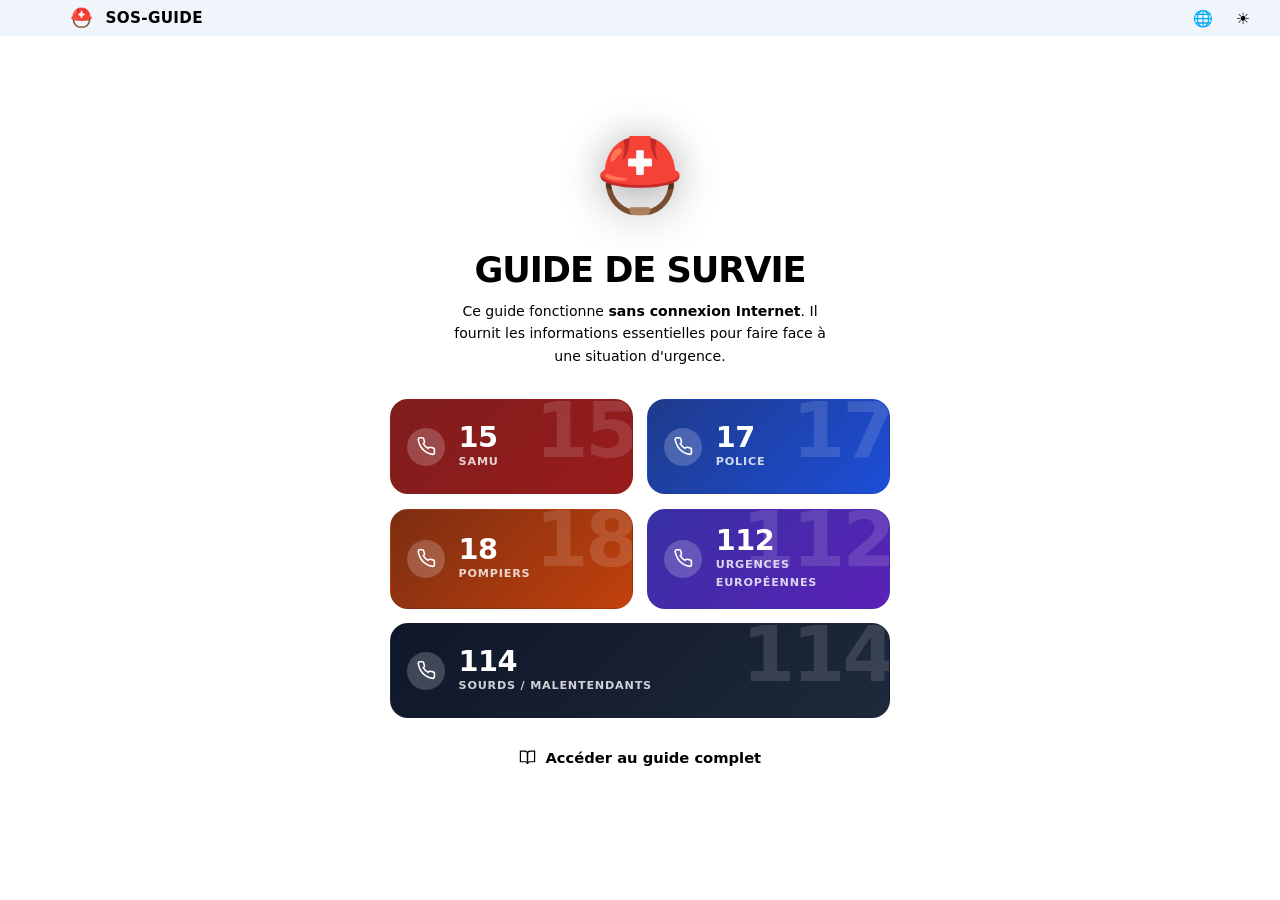
==== commit 06c636d0: "v2.5 : corrections et améliorations issues de la revue complète Corrections : - Types d'établissemen" ====
--- a/src/web/index.html
+++ b/src/web/index.html
@@ -11,17 +11,18 @@
 <meta name=apple-mobile-web-app-status-bar-style content=black-translucent>
 <title>SOS-GUIDE</title>
 <link rel=icon type="image/svg+xml" href="data:image/svg+xml,%3Csvg xmlns='http://www.w3.org/2000/svg' viewBox='0 0 100 100'%3E%3Ctext x='50%25' y='50%25' dominant-baseline='middle' text-anchor='middle' font-size='80'%3E⛑️%3C/text%3E%3C/svg%3E">
-<style>:root{--bg:#060a12;--bg1:#0c1120;--bg2:#111928;--card:#0f1826;--card-h:#162035;--border:rgba(255,255,255,.07);--border-h:rgba(255,255,255,.16);--text:#e8eef8;--sub:#6b7fa3;--muted:#2a3a54;--nav-h:58px;--r:14px;--r-lg:18px;--accent:#3b82f6;--green:#22c55e;--red:#ef4444}body.light-mode{--bg:#f0f4fb;--bg1:#e8eef8;--bg2:#dde4f0;--card:#fff;--card-h:#eff6ff;--border:rgba(0,0,0,.07);--border-h:rgba(0,0,0,.16);--text:#0f172a;--sub:#475569;--muted:#94a3b8}*,*::before,*::after{box-sizing:border-box;margin:0;padding:0}html{scroll-behavior:smooth}body{background:var(--bg);color:var(--text);font-family:system-ui,-apple-system,'Segoe UI',sans-serif;line-height:1.6;-webkit-font-smoothing:antialiased;min-height:100vh;min-height:100dvh;transition:background .3s , color .3s}button{font-family:inherit;cursor:pointer;border:none;background:none}a{color:inherit;text-decoration:none}::-webkit-scrollbar{width:4px}::-webkit-scrollbar-thumb{background:var(--bg2);border-radius:4px}#nav{position:fixed;top:0;left:0;right:0;z-index:800;height:var(--nav-h);display:flex;align-items:center;background:rgba(6,10,18,.95);backdrop-filter:blur(20px);-webkit-backdrop-filter:blur(20px);border-bottom:1px solid var(--border);padding:0 1.25rem;gap:.75rem;transition:background .3s , border-color .3s}body.light-mode #nav{background:rgba(240,244,251,.95)}.nav-logo{flex:1;display:flex;align-items:center;gap:.6rem;font-weight:700;font-size:.95rem;letter-spacing:.02em;cursor:pointer;user-select:none}.nav-logo-badge{width:28px;height:28px;background:var(--card);border-radius:8px;border:1px solid var(--border);display:flex;align-items:center;justify-content:center;font-size:1.15rem;flex-shrink:0}.nav-right{display:flex;align-items:center;gap:.4rem}.nav-btn{width:34px;height:34px;border-radius:9px;border:1px solid var(--border);background:var(--card);color:var(--sub);display:flex;align-items:center;justify-content:center;font-size:1rem;transition:all .15s}.nav-btn:hover{background:var(--card-h);color:var(--text);border-color:var(--border-h)}.nav-btn:active{transform:scale(.92)}.hamburger{width:36px;height:36px;display:flex;flex-direction:column;justify-content:center;align-items:center;gap:5px;border-radius:9px;background:transparent;transition:background .15s}.hamburger:hover{background:rgba(255,255,255,.07)}body.light-mode .hamburger:hover{background:rgba(0,0,0,.06)}.hamburger span{display:block;width:20px;height:1.5px;background:var(--text);border-radius:2px}.drawer-overlay{position:fixed;inset:0;z-index:900;background:rgba(0,0,0,.65);backdrop-filter:blur(4px);visibility:hidden;opacity:0;transition:visibility .2s , opacity .2s}.drawer-overlay.active{visibility:visible;opacity:1}.drawer{position:fixed;top:0;left:0;width:280px;height:100%;background:var(--bg1);border-right:1px solid var(--border);transform:translateX(-100%);z-index:1000;display:flex;flex-direction:column;padding:1.25rem 1rem;transition:background .3s , border-color .3s , transform .25s cubic-bezier(.4,0,.2,1)}.drawer-overlay.active .drawer{transform:translateX(0)}.drawer-header{display:flex;justify-content:space-between;align-items:center;padding-bottom:1rem;margin-bottom:1rem;border-bottom:1px solid var(--border)}.drawer-title{font-weight:700;font-size:.95rem}.drawer-close{width:30px;height:30px;border-radius:8px;background:var(--bg2);color:var(--sub);font-size:1rem;display:flex;align-items:center;justify-content:center;cursor:pointer}.drawer-close:hover{background:rgba(239,68,68,.15);color:var(--red)}.drawer-nav{display:flex;flex-direction:column;gap:.5rem}.drawer-nav a{display:block;padding:.7rem 1rem;border-radius:var(--r);background:var(--card);border:1px solid var(--border);font-weight:500;font-size:.9rem;color:var(--text);transition:all .15s}.drawer-nav a:hover{background:var(--card-h);border-color:var(--border-h);color:var(--accent)}.drawer-footer{margin-top:auto;padding-top:1.5rem;text-align:center;font-size:.7rem;color:var(--sub);border-top:1px solid var(--border)}.lang-modal-overlay{position:fixed;inset:0;z-index:10001;background:rgba(0,0,0,.8);backdrop-filter:blur(8px);display:flex;align-items:center;justify-content:center;visibility:hidden;opacity:0;transition:visibility .2s , opacity .2s;padding:1rem}.lang-modal-overlay.active{visibility:visible;opacity:1}.lang-modal-container{background:var(--bg1);border-radius:20px;width:100%;max-width:720px;max-height:82vh;overflow-y:auto;border:1px solid var(--border);box-shadow:0 32px 64px rgba(0,0,0,.6);animation:popIn .18s ease both}.lang-modal-header{display:flex;justify-content:flex-end;align-items:center;padding:1.1rem 1.5rem;border-bottom:1px solid var(--border);position:sticky;top:0;background:var(--bg1)}.lang-modal-close{width:30px;height:30px;border-radius:8px;background:var(--bg2);color:var(--sub);font-size:1rem;display:flex;align-items:center;justify-content:center;cursor:pointer}.lang-modal-close:hover{background:rgba(239,68,68,.15);color:var(--red);transform:rotate(90deg)}.lang-grid{display:grid;grid-template-columns:repeat(auto-fill,minmax(190px,1fr));gap:.6rem;padding:1.25rem}.lang-card{background:var(--card);border:1px solid var(--border);border-radius:12px;padding:.65rem 1rem;display:flex;align-items:center;gap:.65rem;cursor:pointer;transition:all .15s}.lang-card:hover{background:var(--card-h);border-color:var(--accent)}.lang-card:active{transform:scale(.96)}.lang-flag{font-size:1.5rem}.lang-name{font-size:.9rem;font-weight:500;color:var(--text)}#splashScreen{min-height:100vh;min-height:100dvh;display:flex;flex-direction:column;align-items:center;justify-content:center;padding:calc(var(--nav-h) + 2rem) 1.25rem 2.5rem}#splashScreen.hide{display:none}.splash-header{text-align:center;margin-bottom:2rem;width:100%;max-width:460px}.splash-emoji{font-size:clamp(3rem,10vw,4.5rem);margin-bottom:1rem;display:block;filter:drop-shadow(0 4px 20px rgba(0,0,0,.35));animation:floatIn .5s cubic-bezier(.34,1.56,.64,1) both}.splash-title{font-size:clamp(1.6rem,5vw,2.2rem);font-weight:800;letter-spacing:-.03em;line-height:1.15;color:var(--text);margin-bottom:.6rem;animation:slideUp .45s .1s ease both}.splash-sub{font-size:.88rem;color:var(--sub);max-width:380px;margin:0 auto;line-height:1.6;animation:slideUp .45s .2s ease both}.splash-sub strong{color:var(--text)}.urgence-grid{display:grid;grid-template-columns:1fr 1fr;gap:.9rem;width:100%;max-width:500px;margin:0 auto 1rem;animation:slideUp .45s .3s ease both}.urgence-card{position:relative;overflow:hidden;display:flex;flex-direction:row;align-items:center;gap:.85rem;padding:1rem 1rem;border-radius:18px;min-height:95px;color:#fff;border:1px solid transparent;transition:transform .15s , box-shadow .15s;cursor:pointer}.urgence-card::after{content:attr(data-num);position:absolute;right:-.05em;top:-.1em;font-size:4.8rem;font-weight:900;letter-spacing:-.04em;line-height:1;opacity:.13;pointer-events:none;color:#fff}.urgence-card:active{transform:scale(.96)}.urgence-phone-icon{flex-shrink:0;width:38px;height:38px;background:rgba(255,255,255,.2);border-radius:50%;display:flex;align-items:center;justify-content:center}.urgence-phone-icon svg{width:19px;height:19px;stroke:#fff;fill:none;stroke-width:2}.urgence-info{display:flex;flex-direction:column;gap:.1rem}.urgence-number{font-size:1.8rem;font-weight:900;letter-spacing:-.02em;line-height:1;color:#fff}.urgence-name{font-size:.7rem;font-weight:700;color:rgba(255,255,255,.8);letter-spacing:.07em;text-transform:uppercase}.uc-samu{background:linear-gradient(135deg,#7f1d1d 0%,#991b1b 100%)}.uc-police{background:linear-gradient(135deg,#1e3a8a 0%,#1d4ed8 100%)}.uc-pompiers{background:linear-gradient(135deg,#7c2d12 0%,#c2410c 100%)}.uc-europe{background:linear-gradient(135deg,#3730a3 0%,#5b21b6 100%)}.uc-ssourd{background:linear-gradient(135deg,#0f172a 0%,#1e293b 100%);grid-column: 1 / -1;max-width:none;width:100%;margin:0}.uc-local{background:linear-gradient(135deg,#065f46 0%,#047857 100%);grid-column:span 2;max-width:300px;margin:0 auto;width:100%}@media (min-width:500px){.uc-local{grid-column:span 2;justify-self:center;width:auto;min-width:240px}}@media (hover:hover){.urgence-card:hover{transform:translateY(-3px)}.uc-samu:hover{box-shadow:0 12px 36px rgba(239,68,68,.35)}.uc-police:hover{box-shadow:0 12px 36px rgba(59,130,246,.35)}.uc-pompiers:hover{box-shadow:0 12px 36px rgba(234,88,12,.35)}.uc-europe:hover{box-shadow:0 12px 36px rgba(124,58,237,.35)}.uc-ssourd:hover{box-shadow:0 12px 36px rgba(148,163,184,.35)}.uc-local:hover{box-shadow:0 12px 36px rgba(16,185,129,.35)}}.btn-enter{display:flex;align-items:center;justify-content:center;gap:.6rem;width:100%;max-width:460px;padding:.95rem 1.5rem;background:var(--card);border:1px solid var(--border-h);border-radius:var(--r-lg);font-weight:600;font-size:.92rem;color:var(--sub);cursor:pointer;transition:all .15s;animation:slideUp .45s .4s ease both}.btn-enter svg{width:17px;height:17px;stroke:currentColor;fill:none;stroke-width:1.75}.btn-enter:hover{background:var(--card-h);border-color:var(--accent);color:var(--accent)}.btn-enter:hover svg{transform:translateX(3px)}.btn-enter:active{transform:scale(.97)}#mainContent{display:none}.main{padding-top:calc(var(--nav-h) + 2rem);padding-bottom:4rem;max-width:780px;margin:0 auto;padding-left:1.25rem;padding-right:1.25rem}.main-welcome{background:var(--card);border:1px solid var(--border);border-radius:var(--r-lg);padding:2rem 1.5rem;text-align:center;margin-bottom:2rem}.main-welcome h1{font-size:clamp(1.4rem,4vw,1.8rem);font-weight:800;margin-bottom:.6rem}.main-welcome p{font-size:.9rem;color:var(--sub);line-height:1.7;max-width:500px;margin:0 auto}.local-info{display:flex;flex-direction:column;gap:1rem;margin-top:1.5rem;padding-top:1rem;border-top:1px solid var(--border)}.local-map-img{width:100%;max-width:100%;border-radius:12px;margin-top:.5rem;border:1px solid var(--border)}.local-contacts{display:flex;flex-wrap:wrap;gap:.5rem;justify-content:center;margin-top:.5rem}.section-title{margin:1rem 0 1rem 0;font-size:.85rem;font-weight:600;text-transform:uppercase;letter-spacing:.1em;color:var(--sub);border-left:3px solid var(--accent);padding-left:.8rem}.grid-3,.grid-2,.grid-urgences,.grid-situations,.grid-assos{display:grid;gap:.9rem;margin-bottom:2rem}.grid-3{grid-template-columns:repeat(3,1fr)}.grid-2{grid-template-columns:repeat(2,1fr)}.grid-urgences{grid-template-columns:repeat(auto-fill,minmax(280px,1fr))}.grid-situations{grid-template-columns:repeat(2,1fr)}.grid-assos{grid-template-columns:repeat(2,1fr)}.card{position:relative;overflow:hidden;display:flex;flex-direction:column;align-items:flex-start;justify-content:flex-end;padding:1.2rem 1rem 1rem;border-radius:18px;min-height:115px;background:var(--card);border:1px solid var(--border);transition:transform .15s , background .2s , border-color .2s;cursor:pointer}.card::after{content:attr(data-icon);position:absolute;right:.2rem;top:.05rem;font-size:4rem;font-weight:400;opacity:.12;pointer-events:none;line-height:1}.card:hover{background:var(--card-h);border-color:var(--border-h);transform:translateY(-2px)}.card:active{transform:scale(.96)}.card-icon{font-size:1.8rem;margin-bottom:.4rem;position:relative;z-index:1}.card-titre{font-weight:700;font-size:.95rem;margin-bottom:.15rem;position:relative;z-index:1;color:var(--text)}.card-desc{font-size:.7rem;color:var(--sub);position:relative;z-index:1;line-height:1.3}.card-emergency{color:#fff;border-color:transparent}.card-emergency .card-titre,.card-emergency .card-desc{color:#fff}.card-emergency::after{filter:brightness(0) invert(1)}.card-bleu{background:linear-gradient(135deg,#0a2b5e,#1e3a8a)}.card-rouge{background:linear-gradient(135deg,#7f1d1d,#b91c1c)}.card-orange{background:linear-gradient(135deg,#7c2d12,#c2410c)}.card-violet{background:linear-gradient(135deg,#3730a3,#5b21b6)}.card-vert{background:linear-gradient(135deg,#065f46,#047857)}.card-rose{background:linear-gradient(135deg,#881337,#e11d48)}.card-cyan{background:linear-gradient(135deg,#0e7490,#06b6d4)}.card-slate{background:linear-gradient(135deg,#1e293b,#334155)}.card-blanc{background:linear-gradient(135deg,#f8fafc,#e2e8f0);color:#0f172a}.card-blanc .card-titre,.card-blanc .card-desc{color:#0f172a;transition:color .15s}.card-blanc:hover .card-titre,.card-blanc:hover .card-desc{color:#fff}@media (max-width:600px){.grid-3,.grid-2,.grid-situations,.grid-assos{grid-template-columns:1fr}.grid-urgences{grid-template-columns:1fr}}.modal-overlay,.tool-modal-overlay{position:fixed;inset:0;z-index:11000;background:rgba(0,0,0,.92);backdrop-filter:blur(12px);display:flex;align-items:center;justify-content:center;visibility:hidden;opacity:0;transition:visibility .2s , opacity .2s}.modal-overlay.active,.tool-modal-overlay.active{visibility:visible;opacity:1}.modal-container,.tool-modal-container{background:var(--bg1);border-radius:28px;width:90%;max-width:500px;border:1px solid var(--border);box-shadow:0 32px 64px rgba(0,0,0,.5);overflow:hidden;animation:popIn .2s ease}.modal-header,.tool-modal-header{display:flex;justify-content:space-between;align-items:center;padding:1rem 1.5rem;border-bottom:1px solid var(--border);background:var(--bg1)}.modal-header h3,.tool-modal-header h3{font-size:1.1rem;font-weight:700}.modal-close,.tool-modal-close{width:32px;height:32px;border-radius:40px;background:var(--bg2);color:var(--sub);font-size:1.2rem;display:flex;align-items:center;justify-content:center;cursor:pointer}.modal-close:hover,.tool-modal-close:hover{background:rgba(239,68,68,.2);color:var(--red);transform:rotate(90deg)}.modal-body{padding:1.8rem 1.5rem;font-size:.95rem;line-height:1.6;color:var(--text)}.modal-body ul{margin-left:1.5rem;margin-top:.5rem}.modal-body li{margin:.5rem 0}.modal-body strong{color:var(--accent)}.phone-badge{display:inline-block;background:var(--accent);color:#fff;padding:.2rem .6rem;border-radius:40px;font-weight:600;font-size:.85rem;margin:0 .1rem;text-decoration:none;transition:background .15s}.phone-badge:hover{background:var(--green);color:#fff}.modal-body a:not(.phone-badge){color:var(--accent);text-decoration:underline}.tool-modal-body{padding:2rem 1.5rem 1.8rem;display:flex;flex-direction:column;align-items:center;gap:1.5rem}.tool-status{font-size:1.8rem;font-weight:800;color:var(--accent)}.tool-button{background:var(--accent);color:#fff;border:none;padding:.8rem 2rem;border-radius:40px;font-weight:600;font-size:1rem;width:100%;max-width:220px;transition:transform .1s , background .2s}.tool-button:active{transform:scale(.96)}.tool-button.stop{background:var(--red)}.fullscreen-tool{position:fixed;inset:0;z-index:11000;background:#fff;display:flex;flex-direction:column;align-items:center;justify-content:flex-end;padding:2rem;visibility:hidden;opacity:0;transition:visibility .1s , opacity .1s}.fullscreen-tool.active{visibility:visible;opacity:1}.fullscreen-btn{background:rgba(0,0,0,.7);backdrop-filter:blur(12px);color:#fff;border:none;padding:.8rem 2rem;border-radius:60px;font-weight:600;font-size:1rem;margin-bottom:3rem;cursor:pointer}.fullscreen-btn:active{transform:scale(.96)}.flash-white{background:#fff}.flash-black{background:#000}@keyframes popIn{from{transform:scale(.95);opacity:0}to{transform:scale(1);opacity:1}}@keyframes floatIn{0%{opacity:0;transform:translateY(20px) scale(0.9)}100%{opacity:1;transform:translateY(0) scale(1)}}@keyframes slideUp{0%{opacity:0;transform:translateY(20px)}100%{opacity:1;transform:translateY(0)}}#degradedBanner{display:none;position:fixed;top:var(--nav-h);left:0;right:0;z-index:798;background:#1f1503;border-bottom:1px solid #e07b0a;padding:.55rem 1rem;text-align:center;font-size:.82rem;color:#e07b0a}#loraBanner{display:none;position:fixed;top:var(--nav-h);left:0;right:0;z-index:799;background:rgba(127,29,29,.97);backdrop-filter:blur(8px);border-bottom:2px solid var(--red);padding:.7rem 1rem;color:#fff}#loraBannerInner{max-width:780px;margin:0 auto;display:flex;align-items:center;gap:.75rem;flex-wrap:wrap}#loraBannerIcon{font-size:1.3rem;flex-shrink:0}#loraBannerText{flex:1;font-size:.88rem;font-weight:600}#loraBannerTime{font-size:.72rem;opacity:.75}.lora-pulse{animation:loraPulse 1.2s ease-in-out infinite}@keyframes loraPulse{0%,100%{opacity:1}50%{opacity:.4}}#loraSection{display:none;margin-bottom:2rem}.lora-alert-card{background:var(--card);border:1px solid rgba(239,68,68,.4);border-left:4px solid var(--red);border-radius:var(--r);padding:.8rem 1rem;margin-bottom:.6rem}.lora-alert-card.unverified{border-color:rgba(224,123,10,.4);border-left-color:#e07b0a}.lora-alert-type{font-weight:700;font-size:.9rem;color:var(--text)}.lora-alert-meta{font-size:.72rem;color:var(--sub);margin:.2rem 0}.lora-alert-msg{font-size:.85rem;color:var(--text)}.lora-link{display:inline-block;margin-top:.3rem;font-size:.8rem;color:var(--accent)}</style>
+<link rel=stylesheet href=/lib/sos-theme.css>
+<style>*,*::before,*::after{box-sizing:border-box;margin:0;padding:0}html{scroll-behavior:smooth}body{background:var(--bg);color:var(--text);font-family:system-ui,-apple-system,'Segoe UI',sans-serif;line-height:1.6;-webkit-font-smoothing:antialiased;min-height:100vh;min-height:100dvh;transition:background .3s , color .3s}button{font-family:inherit;cursor:pointer;border:none;background:none}a{color:inherit;text-decoration:none}::-webkit-scrollbar{width:4px}::-webkit-scrollbar-thumb{background:var(--bg2);border-radius:4px}#nav{position:fixed;top:0;left:0;right:0;z-index:800;height:var(--nav-h);display:flex;align-items:center;background:rgba(6,10,18,.95);backdrop-filter:blur(20px);-webkit-backdrop-filter:blur(20px);border-bottom:1px solid var(--border);padding:0 1.25rem;gap:.75rem;transition:background .3s , border-color .3s}body.light-mode #nav{background:rgba(240,244,251,.95)}.nav-logo{flex:1;display:flex;align-items:center;gap:.6rem;font-weight:700;font-size:.95rem;letter-spacing:.02em;cursor:pointer;user-select:none}.nav-logo-badge{width:28px;height:28px;background:var(--card);border-radius:8px;border:1px solid var(--border);display:flex;align-items:center;justify-content:center;font-size:1.15rem;flex-shrink:0}.nav-right{display:flex;align-items:center;gap:.4rem}.nav-btn{width:34px;height:34px;border-radius:9px;border:1px solid var(--border);background:var(--card);color:var(--sub);display:flex;align-items:center;justify-content:center;font-size:1rem;transition:all .15s}.nav-btn:hover{background:var(--card-h);color:var(--text);border-color:var(--border-h)}.nav-btn:active{transform:scale(.92)}.hamburger{width:36px;height:36px;display:flex;flex-direction:column;justify-content:center;align-items:center;gap:5px;border-radius:9px;background:transparent;transition:background .15s}.hamburger:hover{background:rgba(255,255,255,.07)}body.light-mode .hamburger:hover{background:rgba(0,0,0,.06)}.hamburger span{display:block;width:20px;height:1.5px;background:var(--text);border-radius:2px}.drawer-overlay{position:fixed;inset:0;z-index:900;background:rgba(0,0,0,.65);backdrop-filter:blur(4px);visibility:hidden;opacity:0;transition:visibility .2s , opacity .2s}.drawer-overlay.active{visibility:visible;opacity:1}.drawer{position:fixed;top:0;left:0;width:280px;height:100%;background:var(--bg1);border-right:1px solid var(--border);transform:translateX(-100%);z-index:1000;display:flex;flex-direction:column;padding:1.25rem 1rem;transition:background .3s , border-color .3s , transform .25s cubic-bezier(.4,0,.2,1)}.drawer-overlay.active .drawer{transform:translateX(0)}.drawer-header{display:flex;justify-content:space-between;align-items:center;padding-bottom:1rem;margin-bottom:1rem;border-bottom:1px solid var(--border)}.drawer-title{font-weight:700;font-size:.95rem}.drawer-close{width:30px;height:30px;border-radius:8px;background:var(--bg2);color:var(--sub);font-size:1rem;display:flex;align-items:center;justify-content:center;cursor:pointer}.drawer-close:hover{background:rgba(239,68,68,.15);color:var(--red)}.drawer-nav{display:flex;flex-direction:column;gap:.5rem}.drawer-nav a{display:block;padding:.7rem 1rem;border-radius:var(--r);background:var(--card);border:1px solid var(--border);font-weight:500;font-size:.9rem;color:var(--text);transition:all .15s}.drawer-nav a:hover{background:var(--card-h);border-color:var(--border-h);color:var(--accent)}.drawer-footer{margin-top:auto;padding-top:1.5rem;text-align:center;font-size:.7rem;color:var(--sub);border-top:1px solid var(--border)}.lang-modal-overlay{position:fixed;inset:0;z-index:10001;background:rgba(0,0,0,.8);backdrop-filter:blur(8px);display:flex;align-items:center;justify-content:center;visibility:hidden;opacity:0;transition:visibility .2s , opacity .2s;padding:1rem}.lang-modal-overlay.active{visibility:visible;opacity:1}.lang-modal-container{background:var(--bg1);border-radius:20px;width:100%;max-width:720px;max-height:82vh;overflow-y:auto;border:1px solid var(--border);box-shadow:0 32px 64px rgba(0,0,0,.6);animation:popIn .18s ease both}.lang-modal-header{display:flex;justify-content:flex-end;align-items:center;padding:1.1rem 1.5rem;border-bottom:1px solid var(--border);position:sticky;top:0;background:var(--bg1)}.lang-modal-close{width:30px;height:30px;border-radius:8px;background:var(--bg2);color:var(--sub);font-size:1rem;display:flex;align-items:center;justify-content:center;cursor:pointer}.lang-modal-close:hover{background:rgba(239,68,68,.15);color:var(--red);transform:rotate(90deg)}.lang-grid{display:grid;grid-template-columns:repeat(auto-fill,minmax(190px,1fr));gap:.6rem;padding:1.25rem}.lang-card{background:var(--card);border:1px solid var(--border);border-radius:12px;padding:.65rem 1rem;display:flex;align-items:center;gap:.65rem;cursor:pointer;transition:all .15s}.lang-card:hover{background:var(--card-h);border-color:var(--accent)}.lang-card:active{transform:scale(.96)}.lang-flag{font-size:1.5rem}.lang-name{font-size:.9rem;font-weight:500;color:var(--text)}#splashScreen{min-height:100vh;min-height:100dvh;display:flex;flex-direction:column;align-items:center;justify-content:center;padding:calc(var(--nav-h) + 2rem) 1.25rem 2.5rem}#splashScreen.hide{display:none}.splash-header{text-align:center;margin-bottom:2rem;width:100%;max-width:460px}.splash-emoji{font-size:clamp(3rem,10vw,4.5rem);margin-bottom:1rem;display:block;filter:drop-shadow(0 4px 20px rgba(0,0,0,.35));animation:floatIn .5s cubic-bezier(.34,1.56,.64,1) both}.splash-title{font-size:clamp(1.6rem,5vw,2.2rem);font-weight:800;letter-spacing:-.03em;line-height:1.15;color:var(--text);margin-bottom:.6rem;animation:slideUp .45s .1s ease both}.splash-sub{font-size:.88rem;color:var(--sub);max-width:380px;margin:0 auto;line-height:1.6;animation:slideUp .45s .2s ease both}.splash-sub strong{color:var(--text)}.urgence-grid{display:grid;grid-template-columns:1fr 1fr;gap:.9rem;width:100%;max-width:500px;margin:0 auto 1rem;animation:slideUp .45s .3s ease both}.urgence-card{position:relative;overflow:hidden;display:flex;flex-direction:row;align-items:center;gap:.85rem;padding:1rem 1rem;border-radius:18px;min-height:95px;color:#fff;border:1px solid transparent;transition:transform .15s , box-shadow .15s;cursor:pointer}.urgence-card::after{content:attr(data-num);position:absolute;right:-.05em;top:-.1em;font-size:4.8rem;font-weight:900;letter-spacing:-.04em;line-height:1;opacity:.13;pointer-events:none;color:#fff}.urgence-card:active{transform:scale(.96)}.urgence-phone-icon{flex-shrink:0;width:38px;height:38px;background:rgba(255,255,255,.2);border-radius:50%;display:flex;align-items:center;justify-content:center}.urgence-phone-icon svg{width:19px;height:19px;stroke:#fff;fill:none;stroke-width:2}.urgence-info{display:flex;flex-direction:column;gap:.1rem}.urgence-number{font-size:1.8rem;font-weight:900;letter-spacing:-.02em;line-height:1;color:#fff}.urgence-name{font-size:.7rem;font-weight:700;color:rgba(255,255,255,.8);letter-spacing:.07em;text-transform:uppercase}.uc-samu{background:linear-gradient(135deg,#7f1d1d 0%,#991b1b 100%)}.uc-police{background:linear-gradient(135deg,#1e3a8a 0%,#1d4ed8 100%)}.uc-pompiers{background:linear-gradient(135deg,#7c2d12 0%,#c2410c 100%)}.uc-europe{background:linear-gradient(135deg,#3730a3 0%,#5b21b6 100%)}.uc-ssourd{background:linear-gradient(135deg,#0f172a 0%,#1e293b 100%);grid-column: 1 / -1;max-width:none;width:100%;margin:0}.uc-local{background:linear-gradient(135deg,#065f46 0%,#047857 100%);grid-column:span 2;max-width:300px;margin:0 auto;width:100%}@media (min-width:500px){.uc-local{grid-column:span 2;justify-self:center;width:auto;min-width:240px}}@media (hover:hover){.urgence-card:hover{transform:translateY(-3px)}.uc-samu:hover{box-shadow:0 12px 36px rgba(239,68,68,.35)}.uc-police:hover{box-shadow:0 12px 36px rgba(59,130,246,.35)}.uc-pompiers:hover{box-shadow:0 12px 36px rgba(234,88,12,.35)}.uc-europe:hover{box-shadow:0 12px 36px rgba(124,58,237,.35)}.uc-ssourd:hover{box-shadow:0 12px 36px rgba(148,163,184,.35)}.uc-local:hover{box-shadow:0 12px 36px rgba(16,185,129,.35)}}.btn-enter{display:flex;align-items:center;justify-content:center;gap:.6rem;width:100%;max-width:460px;padding:.95rem 1.5rem;background:var(--card);border:1px solid var(--border-h);border-radius:var(--r-lg);font-weight:600;font-size:.92rem;color:var(--sub);cursor:pointer;transition:all .15s;animation:slideUp .45s .4s ease both}.btn-enter svg{width:17px;height:17px;stroke:currentColor;fill:none;stroke-width:1.75}.btn-enter:hover{background:var(--card-h);border-color:var(--accent);color:var(--accent)}.btn-enter:hover svg{transform:translateX(3px)}.btn-enter:active{transform:scale(.97)}#mainContent{display:none}.main{padding-top:calc(var(--nav-h) + 2rem);padding-bottom:4rem;max-width:780px;margin:0 auto;padding-left:1.25rem;padding-right:1.25rem}.main-welcome{background:var(--card);border:1px solid var(--border);border-radius:var(--r-lg);padding:2rem 1.5rem;text-align:center;margin-bottom:2rem}.main-welcome h1{font-size:clamp(1.4rem,4vw,1.8rem);font-weight:800;margin-bottom:.6rem}.main-welcome p{font-size:.9rem;color:var(--sub);line-height:1.7;max-width:500px;margin:0 auto}.local-info{display:flex;flex-direction:column;gap:1rem;margin-top:1.5rem;padding-top:1rem;border-top:1px solid var(--border)}.local-map-img{width:100%;max-width:100%;border-radius:12px;margin-top:.5rem;border:1px solid var(--border)}.local-contacts{display:flex;flex-wrap:wrap;gap:.5rem;justify-content:center;margin-top:.5rem}.section-title{margin:1rem 0 1rem 0;font-size:.85rem;font-weight:600;text-transform:uppercase;letter-spacing:.1em;color:var(--sub);border-left:3px solid var(--accent);padding-left:.8rem}.grid-3,.grid-2,.grid-urgences,.grid-situations,.grid-assos{display:grid;gap:.9rem;margin-bottom:2rem}.grid-3{grid-template-columns:repeat(3,1fr)}.grid-2{grid-template-columns:repeat(2,1fr)}.grid-urgences{grid-template-columns:repeat(auto-fill,minmax(280px,1fr))}.grid-situations{grid-template-columns:repeat(2,1fr)}.grid-assos{grid-template-columns:repeat(2,1fr)}.card{position:relative;overflow:hidden;display:flex;flex-direction:column;align-items:flex-start;justify-content:flex-end;padding:1.2rem 1rem 1rem;border-radius:18px;min-height:115px;background:var(--card);border:1px solid var(--border);transition:transform .15s , background .2s , border-color .2s;cursor:pointer}.card::after{content:attr(data-icon);position:absolute;right:.2rem;top:.05rem;font-size:4rem;font-weight:400;opacity:.12;pointer-events:none;line-height:1}.card:hover{background:var(--card-h);border-color:var(--border-h);transform:translateY(-2px)}.card:active{transform:scale(.96)}.card-icon{font-size:1.8rem;margin-bottom:.4rem;position:relative;z-index:1}.card-titre{font-weight:700;font-size:.95rem;margin-bottom:.15rem;position:relative;z-index:1;color:var(--text)}.card-desc{font-size:.7rem;color:var(--sub);position:relative;z-index:1;line-height:1.3}.card-emergency{color:#fff;border-color:transparent}.card-emergency .card-titre,.card-emergency .card-desc{color:#fff}.card-emergency::after{filter:brightness(0) invert(1)}.card-bleu{background:linear-gradient(135deg,#0a2b5e,#1e3a8a)}.card-rouge{background:linear-gradient(135deg,#7f1d1d,#b91c1c)}.card-orange{background:linear-gradient(135deg,#7c2d12,#c2410c)}.card-violet{background:linear-gradient(135deg,#3730a3,#5b21b6)}.card-vert{background:linear-gradient(135deg,#065f46,#047857)}.card-rose{background:linear-gradient(135deg,#881337,#e11d48)}.card-cyan{background:linear-gradient(135deg,#0e7490,#06b6d4)}.card-slate{background:linear-gradient(135deg,#1e293b,#334155)}.card-blanc{background:linear-gradient(135deg,#f8fafc,#e2e8f0);color:#0f172a}.card-blanc .card-titre,.card-blanc .card-desc{color:#0f172a;transition:color .15s}.card-blanc:hover .card-titre,.card-blanc:hover .card-desc{color:#fff}@media (max-width:600px){.grid-3,.grid-2,.grid-situations,.grid-assos{grid-template-columns:1fr}.grid-urgences{grid-template-columns:1fr}}.modal-overlay,.tool-modal-overlay{position:fixed;inset:0;z-index:11000;background:rgba(0,0,0,.92);backdrop-filter:blur(12px);display:flex;align-items:center;justify-content:center;visibility:hidden;opacity:0;transition:visibility .2s , opacity .2s}.modal-overlay.active,.tool-modal-overlay.active{visibility:visible;opacity:1}.modal-container,.tool-modal-container{background:var(--bg1);border-radius:28px;width:90%;max-width:500px;border:1px solid var(--border);box-shadow:0 32px 64px rgba(0,0,0,.5);overflow:hidden;animation:popIn .2s ease}.modal-header,.tool-modal-header{display:flex;justify-content:space-between;align-items:center;padding:1rem 1.5rem;border-bottom:1px solid var(--border);background:var(--bg1)}.modal-header h3,.tool-modal-header h3{font-size:1.1rem;font-weight:700}.modal-close,.tool-modal-close{width:32px;height:32px;border-radius:40px;background:var(--bg2);color:var(--sub);font-size:1.2rem;display:flex;align-items:center;justify-content:center;cursor:pointer}.modal-close:hover,.tool-modal-close:hover{background:rgba(239,68,68,.2);color:var(--red);transform:rotate(90deg)}.modal-body{padding:1.8rem 1.5rem;font-size:.95rem;line-height:1.6;color:var(--text)}.modal-body ul{margin-left:1.5rem;margin-top:.5rem}.modal-body li{margin:.5rem 0}.modal-body strong{color:var(--accent)}.phone-badge{display:inline-block;background:var(--accent);color:#fff;padding:.2rem .6rem;border-radius:40px;font-weight:600;font-size:.85rem;margin:0 .1rem;text-decoration:none;transition:background .15s}.phone-badge:hover{background:var(--green);color:#fff}.modal-body a:not(.phone-badge){color:var(--accent);text-decoration:underline}.tool-modal-body{padding:2rem 1.5rem 1.8rem;display:flex;flex-direction:column;align-items:center;gap:1.5rem}.tool-status{font-size:1.8rem;font-weight:800;color:var(--accent)}.tool-button{background:var(--accent);color:#fff;border:none;padding:.8rem 2rem;border-radius:40px;font-weight:600;font-size:1rem;width:100%;max-width:220px;transition:transform .1s , background .2s}.tool-button:active{transform:scale(.96)}.tool-button.stop{background:var(--red)}.fullscreen-tool{position:fixed;inset:0;z-index:11000;background:#fff;display:flex;flex-direction:column;align-items:center;justify-content:flex-end;padding:2rem;visibility:hidden;opacity:0;transition:visibility .1s , opacity .1s}.fullscreen-tool.active{visibility:visible;opacity:1}.fullscreen-btn{background:rgba(0,0,0,.7);backdrop-filter:blur(12px);color:#fff;border:none;padding:.8rem 2rem;border-radius:60px;font-weight:600;font-size:1rem;margin-bottom:3rem;cursor:pointer}.fullscreen-btn:active{transform:scale(.96)}.flash-white{background:#fff}.flash-black{background:#000}@keyframes popIn{from{transform:scale(.95);opacity:0}to{transform:scale(1);opacity:1}}@keyframes floatIn{0%{opacity:0;transform:translateY(20px) scale(0.9)}100%{opacity:1;transform:translateY(0) scale(1)}}@keyframes slideUp{0%{opacity:0;transform:translateY(20px)}100%{opacity:1;transform:translateY(0)}}#degradedBanner{display:none;position:fixed;top:var(--nav-h);left:0;right:0;z-index:798;background:#1f1503;border-bottom:1px solid #e07b0a;padding:.55rem 1rem;text-align:center;font-size:.82rem;color:#e07b0a}#loraBanner{display:none;position:fixed;top:var(--nav-h);left:0;right:0;z-index:799;background:rgba(127,29,29,.97);backdrop-filter:blur(8px);border-bottom:2px solid var(--red);padding:.7rem 1rem;color:#fff}#loraBannerInner{max-width:780px;margin:0 auto;display:flex;align-items:center;gap:.75rem;flex-wrap:wrap}#loraBannerIcon{font-size:1.3rem;flex-shrink:0}#loraBannerText{flex:1;font-size:.88rem;font-weight:600}#loraBannerTime{font-size:.72rem;opacity:.75}.lora-pulse{animation:loraPulse 1.2s ease-in-out infinite}@keyframes loraPulse{0%,100%{opacity:1}50%{opacity:.4}}#loraSection{display:none;margin-bottom:2rem}.lora-alert-card{background:var(--card);border:1px solid rgba(239,68,68,.4);border-left:4px solid var(--red);border-radius:var(--r);padding:.8rem 1rem;margin-bottom:.6rem}.lora-alert-card.unverified{border-color:rgba(224,123,10,.4);border-left-color:#e07b0a}.lora-alert-type{font-weight:700;font-size:.9rem;color:var(--text)}.lora-alert-meta{font-size:.72rem;color:var(--sub);margin:.2rem 0}.lora-alert-msg{font-size:.85rem;color:var(--text)}.lora-link{display:inline-block;margin-top:.3rem;font-size:.8rem;color:var(--accent)}.card:focus-visible,.urgence-card:focus-visible,.nav-btn:focus-visible,.lang-card:focus-visible,.btn-enter:focus-visible,.drawer-nav a:focus-visible{outline:2px solid var(--accent);outline-offset:2px}[dir=rtl] .section-title{border-left:none;border-right:3px solid var(--accent);padding-left:0;padding-right:.8rem}[dir=rtl] .card{align-items:flex-end;text-align:right}[dir=rtl] .card::after{right:auto;left:.2rem}[dir=rtl] .urgence-card::after{right:auto;left:-.05em}[dir=rtl] .drawer{left:auto;right:0;border-right:none;border-left:1px solid var(--border);transform:translateX(100%)}</style>
 </head>
 <body>
 <div id=degradedBanner>⚠️ Mode dégradé — fonctions dynamiques indisponibles, contenus du guide accessibles</div>
 <div id=loraBanner><div id=loraBannerInner><span id=loraBannerIcon class=lora-pulse>📡</span><span id=loraBannerText></span><span id=loraBannerTime></span></div></div>
-<nav id=nav><button class=hamburger id=hamburgerBtn><span></span><span></span><span></span></button><div class=nav-logo id=navLogo><div class=nav-logo-badge>⛑️</div><strong id=appTitle>SOS-GUIDE</strong></div><div class=nav-right><button class=nav-btn id=langBtn>🌐</button><button class=nav-btn id=themeToggle>🌙</button></div></nav>
-<div id=drawerOverlay class=drawer-overlay><div class=drawer><div class=drawer-header><span class=drawer-title id=drawerTitle>Navigation</span><button class=drawer-close id=drawerCloseBtn>✕</button></div><nav class=drawer-nav id=drawerNav></nav><div class=drawer-footer id=drawerFooter>SOS-GUIDE · version 1.0</div></div></div>
-<div id=languageModal class=lang-modal-overlay><div class=lang-modal-container><div class=lang-modal-header><button class=lang-modal-close id=closeModalBtn>✕</button></div><div class=lang-grid id=flagGrid></div></div></div>
-<div id=splashScreen><div class=splash-header><span class=splash-emoji>⛑️</span><h1 class=splash-title></h1><p class=splash-sub></p></div><div class=urgence-grid id=urgenceGrid></div><button class=btn-enter id=enterBtn><svg viewBox="0 0 24 24"><path d="M2 3h6a4 4 0 0 1 4 4v14a3 3 0 0 0-3-3H2z"/><path d="M22 3h-6a4 4 0 0 0-4 4v14a3 3 0 0 1 3-3h7z"/></svg><span id=enterBtnText></span></button></div>
+<nav id=nav><button class=hamburger id=hamburgerBtn aria-label="Ouvrir le menu de navigation"><span></span><span></span><span></span></button><div class=nav-logo id=navLogo><div class=nav-logo-badge>⛑️</div><strong id=appTitle>SOS-GUIDE</strong></div><div class=nav-right><button class=nav-btn id=langBtn aria-label="Choisir la langue">🌐</button><button class=nav-btn id=themeToggle aria-label="Basculer le thème clair/sombre">🌙</button></div></nav>
+<div id=drawerOverlay class=drawer-overlay><div class=drawer><div class=drawer-header><span class=drawer-title id=drawerTitle>Navigation</span><button class=drawer-close id=drawerCloseBtn aria-label="Fermer le menu">✕</button></div><nav class=drawer-nav id=drawerNav></nav><div class=drawer-footer id=drawerFooter>SOS-GUIDE · version 1.0</div></div></div>
+<div id=languageModal class=lang-modal-overlay role=dialog aria-modal=true aria-label="Choix de la langue"><div class=lang-modal-container><div class=lang-modal-header><button class=lang-modal-close id=closeModalBtn aria-label="Fermer">✕</button></div><div class=lang-grid id=flagGrid></div></div></div>
+<div id=splashScreen><div class=splash-header><span class=splash-emoji>⛑️</span><h1 class=splash-title></h1><p class=splash-sub></p></div><div class=urgence-grid id=urgenceGrid role=list aria-label="Numéros d'urgence"></div><button class=btn-enter id=enterBtn><svg viewBox="0 0 24 24"><path d="M2 3h6a4 4 0 0 1 4 4v14a3 3 0 0 0-3-3H2z"/><path d="M22 3h-6a4 4 0 0 0-4 4v14a3 3 0 0 1 3-3h7z"/></svg><span id=enterBtnText></span></button></div>
 <div id=mainContent><div class=main><div class=main-welcome><h1 id=welcomeTitle></h1><p id=welcomeText></p><div id=localInfoContainer class=local-info></div></div><div id=principesSection></div><div id=outilsSection></div><div id=urgencesSection></div><div id=situationsSection></div><div id=loraSection><div class=section-title>📡 LoRa</div><div id=loraAlertsList></div><a class=lora-link href="/lora">📨 Messagerie LoRa →</a></div><div id=assosSection></div></div></div>
-<div id=genericModal class=modal-overlay><div class=modal-container><div class=modal-header><h3 id=genericModalTitle></h3><button class=modal-close id=closeGenericModal>✕</button></div><div class=modal-body id=genericModalBody></div></div></div>
+<div id=genericModal class=modal-overlay role=dialog aria-modal=true><div class=modal-container><div class=modal-header><h3 id=genericModalTitle></h3><button class=modal-close id=closeGenericModal aria-label="Fermer">✕</button></div><div class=modal-body id=genericModalBody></div></div></div>
 <div id=metronomeModal class=tool-modal-overlay><div class=tool-modal-container><div class=tool-modal-header><h3 id=metroTitle>❤️ Métronome 110 BPM</h3><button class="tool-modal-close close-metronome">✕</button></div><div class=tool-modal-body><div class=tool-status id=metroBpmDisplay>110 BPM</div><button id=metroStartStop class=tool-button></button></div></div></div>
 <div id=flashFullscreen class="fullscreen-tool flash-white"><button id=flashStopBtn class=fullscreen-btn></button></div>
 <div id=torcheFullscreen class=fullscreen-tool><button id=torcheStopBtn class=fullscreen-btn></button></div>
@@ -90,6 +91,16 @@
   return div.innerHTML;
 }
 
+
+// A11y : rend un élément actionnable au clavier (Enter / Espace)
+function a11yButton(el, label) {
+  el.setAttribute('role', 'button');
+  el.setAttribute('tabindex', '0');
+  if (label) el.setAttribute('aria-label', label);
+  el.addEventListener('keydown', e => {
+    if (e.key === 'Enter' || e.key === ' ') { e.preventDefault(); el.click(); }
+  });
+}
 function buildUrgences() {
   const base = [...(langData?.urgences || [])];
   const est = configData?.establishment || {};
@@ -200,6 +211,8 @@
     a.href = `tel:${urg.number}`;
     a.className = `urgence-card uc-${urg.class}`;
     a.setAttribute('data-num', urg.number);
+    a.setAttribute('role','listitem');
+    a.setAttribute('aria-label', `${urg.name} : ${urg.number}`);
     a.innerHTML = `<div class="urgence-phone-icon"><svg viewBox="0 0 24 24"><path d="M22 16.92v3a2 2 0 0 1-2.18 2 19.79 19.79 0 0 1-8.63-3.07A19.5 19.5 0 0 1 4.69 12 19.79 19.79 0 0 1 1.61 3.45A2 2 0 0 1 3.59 1h3a2 2 0 0 1 2 1.72c.128.96.347 1.902.7 2.81a2 2 0 0 1-.45 2.11L7.91 8.4a16 16 0 0 0 6 6l.92-.92a2 2 0 0 1 2.11-.45c.907.353 1.85.572 2.81.7A2 2 0 0 1 22 16z"/></svg></div><div class="urgence-info"><div class="urgence-number">${urg.number}</div><div class="urgence-name">${urg.name}</div></div>`;
     grid.appendChild(a);
   });
@@ -209,6 +222,8 @@
     a.href = `tel:${fifth.number}`;
     a.className = `urgence-card uc-${fifth.class}`;
     a.setAttribute('data-num', fifth.number);
+    a.setAttribute('role','listitem');
+    a.setAttribute('aria-label', `${fifth.name} : ${fifth.number}`);
     a.innerHTML = `<div class="urgence-phone-icon"><svg viewBox="0 0 24 24"><path d="M22 16.92v3a2 2 0 0 1-2.18 2 19.79 19.79 0 0 1-8.63-3.07A19.5 19.5 0 0 1 4.69 12 19.79 19.79 0 0 1 1.61 3.45A2 2 0 0 1 3.59 1h3a2 2 0 0 1 2 1.72c.128.96.347 1.902.7 2.81a2 2 0 0 1-.45 2.11L7.91 8.4a16 16 0 0 0 6 6l.92-.92a2 2 0 0 1 2.11-.45c.907.353 1.85.572 2.81.7A2 2 0 0 1 22 16z"/></svg></div><div class="urgence-info"><div class="urgence-number">${fifth.number}</div><div class="urgence-name">${fifth.name}</div></div>`;
     grid.appendChild(a);
   }
@@ -218,6 +233,8 @@
     a.href = `tel:${crisisNum}`;
     a.className = 'urgence-card uc-local';
     a.setAttribute('data-num', crisisNum);
+    a.setAttribute('role','listitem');
+    a.setAttribute('aria-label', `${(langData.local&&langData.local.crisis)||'Crise'} : ${crisisNum}`);
     a.innerHTML = `<div class="urgence-phone-icon"><svg viewBox="0 0 24 24"><path d="M22 16.92v3a2 2 0 0 1-2.18 2 19.79 19.79 0 0 1-8.63-3.07A19.5 19.5 0 0 1 4.69 12 19.79 19.79 0 0 1 1.61 3.45A2 2 0 0 1 3.59 1h3a2 2 0 0 1 2 1.72c.128.96.347 1.902.7 2.81a2 2 0 0 1-.45 2.11L7.91 8.4a16 16 0 0 0 6 6l.92-.92a2 2 0 0 1 2.11-.45c.907.353 1.85.572 2.81.7A2 2 0 0 1 22 16z"/></svg></div><div class="urgence-info"><div class="urgence-number">${esc(crisisNum)}</div><div class="urgence-name">${esc((langData.local&&langData.local.crisis)||'📞 Crise')}</div></div>`;
     grid.appendChild(a);
   }
@@ -232,6 +249,7 @@
     card.setAttribute('data-icon', p.icon);
     card.innerHTML = `<div class="card-icon">${p.icon}</div><div class="card-titre">${p.titre}</div><div class="card-desc">${p.desc}</div>`;
     card.addEventListener('click', () => openModal(p.titre, formatContent(p.contenu)));
+    a11yButton(card, p.titre);
     principesGrid.appendChild(card);
   });
   document.getElementById('outilsSection').innerHTML = `<div class="section-title" id="section-outils">${langData.sections.outils}</div><div class="grid-2" id="outilsGrid"></div>`;
@@ -243,6 +261,7 @@
     card.setAttribute('data-icon', outil.icon);
     card.innerHTML = `<div class="card-icon">${outil.icon}</div><div class="card-titre">${outil.titre}</div><div class="card-desc">${outil.desc}</div>`;
     card.addEventListener('click', () => { if(outil.action) window[outil.action](); });
+    a11yButton(card, outil.titre);
     outilsGrid.appendChild(card);
   });
   document.getElementById('urgencesSection').innerHTML = `<div class="section-title" id="section-urgences">${langData.sections.urgencesMedicales}</div><div class="grid-urgences" id="urgencesGrid"></div>`;
@@ -254,6 +273,7 @@
     card.setAttribute('data-icon', urg.icon);
     card.innerHTML = `<div class="card-icon">${urg.icon}</div><div class="card-titre">${urg.titre}</div><div class="card-desc">${urg.desc}</div>`;
     card.addEventListener('click', () => openModal(urg.titre, formatContent(urg.contenu)));
+    a11yButton(card, urg.titre);
     urgencesGridEl.appendChild(card);
   });
   document.getElementById('situationsSection').innerHTML = `<div class="section-title" id="section-situations">${langData.sections.situationsCollectives}</div><div class="grid-situations" id="situationsGrid"></div>`;
@@ -265,6 +285,7 @@
     card.setAttribute('data-icon', sit.icon);
     card.innerHTML = `<div class="card-icon">${sit.icon}</div><div class="card-titre">${sit.titre}</div><div class="card-desc">${sit.desc}</div>`;
     card.addEventListener('click', () => openModal(sit.titre, formatContent(sit.contenu)));
+    a11yButton(card, sit.titre);
     situationsGridEl.appendChild(card);
   });
   document.getElementById('assosSection').innerHTML = `<div class="section-title" id="section-assos">${langData.sections.associations}</div><div class="grid-assos" id="assosGrid"></div>`;
@@ -276,6 +297,7 @@
     card.setAttribute('data-icon', asso.icon);
     card.innerHTML = `<div class="card-icon">${asso.icon}</div><div class="card-titre">${asso.titre}</div><div class="card-desc">${asso.numero}</div>`;
     card.addEventListener('click', () => openModal(asso.titre, formatContent(asso.contenu)));
+    a11yButton(card, asso.titre);
     assosGridEl.appendChild(card);
   });
   
@@ -542,11 +564,26 @@
       loadLanguage(lang.code);
       closeModalLang();
     });
+    a11yButton(card, lang.label);
     flagGrid.appendChild(card);
   });
 }
 
 
+
+// A11y : Échap ferme les surcouches ouvertes
+document.addEventListener('keydown', e => {
+  if (e.key !== 'Escape') return;
+  if (genericModal.classList.contains('active')) closeModal();
+  if (modalLang.classList.contains('active')) closeModalLang();
+  if (drawerOverlay.classList.contains('active')) closeDrawer();
+  document.querySelectorAll('.tool-modal-overlay.active').forEach(m => {
+    m.classList.remove('active'); document.body.style.overflow = '';
+  });
+  if (typeof sirenActive !== 'undefined' && sirenActive) stopSiren();
+  if (typeof metActive !== 'undefined' && metActive) stopMetro();
+  if (typeof respActive !== 'undefined' && respActive) stopRespiration();
+});
 // ======================= LORA MESH =======================
 let lastLoraAlertId = null;
 async function pollLora() {
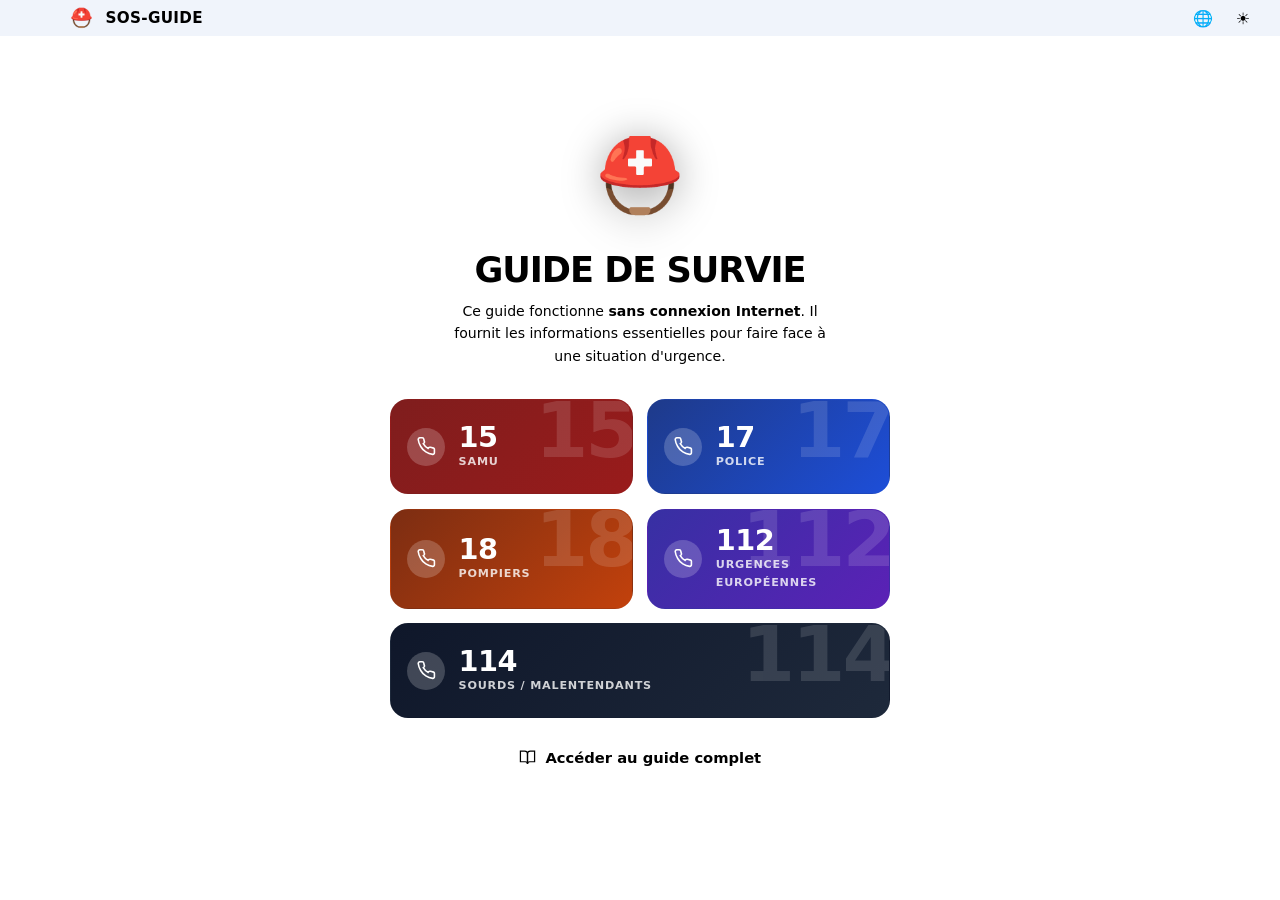
==== commit 44e292b4: "feat(starter): affiche PNG avec QR WiFi en fin de config + fix /lora + animations réduites - Écran d" ====
--- a/src/web/index.html
+++ b/src/web/index.html
@@ -12,23 +12,23 @@
 <title>SOS-GUIDE</title>
 <link rel=icon type="image/svg+xml" href="data:image/svg+xml,%3Csvg xmlns='http://www.w3.org/2000/svg' viewBox='0 0 100 100'%3E%3Ctext x='50%25' y='50%25' dominant-baseline='middle' text-anchor='middle' font-size='80'%3E⛑️%3C/text%3E%3C/svg%3E">
 <link rel=stylesheet href=/lib/sos-theme.css>
-<style>*,*::before,*::after{box-sizing:border-box;margin:0;padding:0}html{scroll-behavior:smooth}body{background:var(--bg);color:var(--text);font-family:system-ui,-apple-system,'Segoe UI',sans-serif;line-height:1.6;-webkit-font-smoothing:antialiased;min-height:100vh;min-height:100dvh;transition:background .3s , color .3s}button{font-family:inherit;cursor:pointer;border:none;background:none}a{color:inherit;text-decoration:none}::-webkit-scrollbar{width:4px}::-webkit-scrollbar-thumb{background:var(--bg2);border-radius:4px}#nav{position:fixed;top:0;left:0;right:0;z-index:800;height:var(--nav-h);display:flex;align-items:center;background:rgba(6,10,18,.95);backdrop-filter:blur(20px);-webkit-backdrop-filter:blur(20px);border-bottom:1px solid var(--border);padding:0 1.25rem;gap:.75rem;transition:background .3s , border-color .3s}body.light-mode #nav{background:rgba(240,244,251,.95)}.nav-logo{flex:1;display:flex;align-items:center;gap:.6rem;font-weight:700;font-size:.95rem;letter-spacing:.02em;cursor:pointer;user-select:none}.nav-logo-badge{width:28px;height:28px;background:var(--card);border-radius:8px;border:1px solid var(--border);display:flex;align-items:center;justify-content:center;font-size:1.15rem;flex-shrink:0}.nav-right{display:flex;align-items:center;gap:.4rem}.nav-btn{width:34px;height:34px;border-radius:9px;border:1px solid var(--border);background:var(--card);color:var(--sub);display:flex;align-items:center;justify-content:center;font-size:1rem;transition:all .15s}.nav-btn:hover{background:var(--card-h);color:var(--text);border-color:var(--border-h)}.nav-btn:active{transform:scale(.92)}.hamburger{width:36px;height:36px;display:flex;flex-direction:column;justify-content:center;align-items:center;gap:5px;border-radius:9px;background:transparent;transition:background .15s}.hamburger:hover{background:rgba(255,255,255,.07)}body.light-mode .hamburger:hover{background:rgba(0,0,0,.06)}.hamburger span{display:block;width:20px;height:1.5px;background:var(--text);border-radius:2px}.drawer-overlay{position:fixed;inset:0;z-index:900;background:rgba(0,0,0,.65);backdrop-filter:blur(4px);visibility:hidden;opacity:0;transition:visibility .2s , opacity .2s}.drawer-overlay.active{visibility:visible;opacity:1}.drawer{position:fixed;top:0;left:0;width:280px;height:100%;background:var(--bg1);border-right:1px solid var(--border);transform:translateX(-100%);z-index:1000;display:flex;flex-direction:column;padding:1.25rem 1rem;transition:background .3s , border-color .3s , transform .25s cubic-bezier(.4,0,.2,1)}.drawer-overlay.active .drawer{transform:translateX(0)}.drawer-header{display:flex;justify-content:space-between;align-items:center;padding-bottom:1rem;margin-bottom:1rem;border-bottom:1px solid var(--border)}.drawer-title{font-weight:700;font-size:.95rem}.drawer-close{width:30px;height:30px;border-radius:8px;background:var(--bg2);color:var(--sub);font-size:1rem;display:flex;align-items:center;justify-content:center;cursor:pointer}.drawer-close:hover{background:rgba(239,68,68,.15);color:var(--red)}.drawer-nav{display:flex;flex-direction:column;gap:.5rem}.drawer-nav a{display:block;padding:.7rem 1rem;border-radius:var(--r);background:var(--card);border:1px solid var(--border);font-weight:500;font-size:.9rem;color:var(--text);transition:all .15s}.drawer-nav a:hover{background:var(--card-h);border-color:var(--border-h);color:var(--accent)}.drawer-footer{margin-top:auto;padding-top:1.5rem;text-align:center;font-size:.7rem;color:var(--sub);border-top:1px solid var(--border)}.lang-modal-overlay{position:fixed;inset:0;z-index:10001;background:rgba(0,0,0,.8);backdrop-filter:blur(8px);display:flex;align-items:center;justify-content:center;visibility:hidden;opacity:0;transition:visibility .2s , opacity .2s;padding:1rem}.lang-modal-overlay.active{visibility:visible;opacity:1}.lang-modal-container{background:var(--bg1);border-radius:20px;width:100%;max-width:720px;max-height:82vh;overflow-y:auto;border:1px solid var(--border);box-shadow:0 32px 64px rgba(0,0,0,.6);animation:popIn .18s ease both}.lang-modal-header{display:flex;justify-content:flex-end;align-items:center;padding:1.1rem 1.5rem;border-bottom:1px solid var(--border);position:sticky;top:0;background:var(--bg1)}.lang-modal-close{width:30px;height:30px;border-radius:8px;background:var(--bg2);color:var(--sub);font-size:1rem;display:flex;align-items:center;justify-content:center;cursor:pointer}.lang-modal-close:hover{background:rgba(239,68,68,.15);color:var(--red);transform:rotate(90deg)}.lang-grid{display:grid;grid-template-columns:repeat(auto-fill,minmax(190px,1fr));gap:.6rem;padding:1.25rem}.lang-card{background:var(--card);border:1px solid var(--border);border-radius:12px;padding:.65rem 1rem;display:flex;align-items:center;gap:.65rem;cursor:pointer;transition:all .15s}.lang-card:hover{background:var(--card-h);border-color:var(--accent)}.lang-card:active{transform:scale(.96)}.lang-flag{font-size:1.5rem}.lang-name{font-size:.9rem;font-weight:500;color:var(--text)}#splashScreen{min-height:100vh;min-height:100dvh;display:flex;flex-direction:column;align-items:center;justify-content:center;padding:calc(var(--nav-h) + 2rem) 1.25rem 2.5rem}#splashScreen.hide{display:none}.splash-header{text-align:center;margin-bottom:2rem;width:100%;max-width:460px}.splash-emoji{font-size:clamp(3rem,10vw,4.5rem);margin-bottom:1rem;display:block;filter:drop-shadow(0 4px 20px rgba(0,0,0,.35));animation:floatIn .5s cubic-bezier(.34,1.56,.64,1) both}.splash-title{font-size:clamp(1.6rem,5vw,2.2rem);font-weight:800;letter-spacing:-.03em;line-height:1.15;color:var(--text);margin-bottom:.6rem;animation:slideUp .45s .1s ease both}.splash-sub{font-size:.88rem;color:var(--sub);max-width:380px;margin:0 auto;line-height:1.6;animation:slideUp .45s .2s ease both}.splash-sub strong{color:var(--text)}.urgence-grid{display:grid;grid-template-columns:1fr 1fr;gap:.9rem;width:100%;max-width:500px;margin:0 auto 1rem;animation:slideUp .45s .3s ease both}.urgence-card{position:relative;overflow:hidden;display:flex;flex-direction:row;align-items:center;gap:.85rem;padding:1rem 1rem;border-radius:18px;min-height:95px;color:#fff;border:1px solid transparent;transition:transform .15s , box-shadow .15s;cursor:pointer}.urgence-card::after{content:attr(data-num);position:absolute;right:-.05em;top:-.1em;font-size:4.8rem;font-weight:900;letter-spacing:-.04em;line-height:1;opacity:.13;pointer-events:none;color:#fff}.urgence-card:active{transform:scale(.96)}.urgence-phone-icon{flex-shrink:0;width:38px;height:38px;background:rgba(255,255,255,.2);border-radius:50%;display:flex;align-items:center;justify-content:center}.urgence-phone-icon svg{width:19px;height:19px;stroke:#fff;fill:none;stroke-width:2}.urgence-info{display:flex;flex-direction:column;gap:.1rem}.urgence-number{font-size:1.8rem;font-weight:900;letter-spacing:-.02em;line-height:1;color:#fff}.urgence-name{font-size:.7rem;font-weight:700;color:rgba(255,255,255,.8);letter-spacing:.07em;text-transform:uppercase}.uc-samu{background:linear-gradient(135deg,#7f1d1d 0%,#991b1b 100%)}.uc-police{background:linear-gradient(135deg,#1e3a8a 0%,#1d4ed8 100%)}.uc-pompiers{background:linear-gradient(135deg,#7c2d12 0%,#c2410c 100%)}.uc-europe{background:linear-gradient(135deg,#3730a3 0%,#5b21b6 100%)}.uc-ssourd{background:linear-gradient(135deg,#0f172a 0%,#1e293b 100%);grid-column: 1 / -1;max-width:none;width:100%;margin:0}.uc-local{background:linear-gradient(135deg,#065f46 0%,#047857 100%);grid-column:span 2;max-width:300px;margin:0 auto;width:100%}@media (min-width:500px){.uc-local{grid-column:span 2;justify-self:center;width:auto;min-width:240px}}@media (hover:hover){.urgence-card:hover{transform:translateY(-3px)}.uc-samu:hover{box-shadow:0 12px 36px rgba(239,68,68,.35)}.uc-police:hover{box-shadow:0 12px 36px rgba(59,130,246,.35)}.uc-pompiers:hover{box-shadow:0 12px 36px rgba(234,88,12,.35)}.uc-europe:hover{box-shadow:0 12px 36px rgba(124,58,237,.35)}.uc-ssourd:hover{box-shadow:0 12px 36px rgba(148,163,184,.35)}.uc-local:hover{box-shadow:0 12px 36px rgba(16,185,129,.35)}}.btn-enter{display:flex;align-items:center;justify-content:center;gap:.6rem;width:100%;max-width:460px;padding:.95rem 1.5rem;background:var(--card);border:1px solid var(--border-h);border-radius:var(--r-lg);font-weight:600;font-size:.92rem;color:var(--sub);cursor:pointer;transition:all .15s;animation:slideUp .45s .4s ease both}.btn-enter svg{width:17px;height:17px;stroke:currentColor;fill:none;stroke-width:1.75}.btn-enter:hover{background:var(--card-h);border-color:var(--accent);color:var(--accent)}.btn-enter:hover svg{transform:translateX(3px)}.btn-enter:active{transform:scale(.97)}#mainContent{display:none}.main{padding-top:calc(var(--nav-h) + 2rem);padding-bottom:4rem;max-width:780px;margin:0 auto;padding-left:1.25rem;padding-right:1.25rem}.main-welcome{background:var(--card);border:1px solid var(--border);border-radius:var(--r-lg);padding:2rem 1.5rem;text-align:center;margin-bottom:2rem}.main-welcome h1{font-size:clamp(1.4rem,4vw,1.8rem);font-weight:800;margin-bottom:.6rem}.main-welcome p{font-size:.9rem;color:var(--sub);line-height:1.7;max-width:500px;margin:0 auto}.local-info{display:flex;flex-direction:column;gap:1rem;margin-top:1.5rem;padding-top:1rem;border-top:1px solid var(--border)}.local-map-img{width:100%;max-width:100%;border-radius:12px;margin-top:.5rem;border:1px solid var(--border)}.local-contacts{display:flex;flex-wrap:wrap;gap:.5rem;justify-content:center;margin-top:.5rem}.section-title{margin:1rem 0 1rem 0;font-size:.85rem;font-weight:600;text-transform:uppercase;letter-spacing:.1em;color:var(--sub);border-left:3px solid var(--accent);padding-left:.8rem}.grid-3,.grid-2,.grid-urgences,.grid-situations,.grid-assos{display:grid;gap:.9rem;margin-bottom:2rem}.grid-3{grid-template-columns:repeat(3,1fr)}.grid-2{grid-template-columns:repeat(2,1fr)}.grid-urgences{grid-template-columns:repeat(auto-fill,minmax(280px,1fr))}.grid-situations{grid-template-columns:repeat(2,1fr)}.grid-assos{grid-template-columns:repeat(2,1fr)}.card{position:relative;overflow:hidden;display:flex;flex-direction:column;align-items:flex-start;justify-content:flex-end;padding:1.2rem 1rem 1rem;border-radius:18px;min-height:115px;background:var(--card);border:1px solid var(--border);transition:transform .15s , background .2s , border-color .2s;cursor:pointer}.card::after{content:attr(data-icon);position:absolute;right:.2rem;top:.05rem;font-size:4rem;font-weight:400;opacity:.12;pointer-events:none;line-height:1}.card:hover{background:var(--card-h);border-color:var(--border-h);transform:translateY(-2px)}.card:active{transform:scale(.96)}.card-icon{font-size:1.8rem;margin-bottom:.4rem;position:relative;z-index:1}.card-titre{font-weight:700;font-size:.95rem;margin-bottom:.15rem;position:relative;z-index:1;color:var(--text)}.card-desc{font-size:.7rem;color:var(--sub);position:relative;z-index:1;line-height:1.3}.card-emergency{color:#fff;border-color:transparent}.card-emergency .card-titre,.card-emergency .card-desc{color:#fff}.card-emergency::after{filter:brightness(0) invert(1)}.card-bleu{background:linear-gradient(135deg,#0a2b5e,#1e3a8a)}.card-rouge{background:linear-gradient(135deg,#7f1d1d,#b91c1c)}.card-orange{background:linear-gradient(135deg,#7c2d12,#c2410c)}.card-violet{background:linear-gradient(135deg,#3730a3,#5b21b6)}.card-vert{background:linear-gradient(135deg,#065f46,#047857)}.card-rose{background:linear-gradient(135deg,#881337,#e11d48)}.card-cyan{background:linear-gradient(135deg,#0e7490,#06b6d4)}.card-slate{background:linear-gradient(135deg,#1e293b,#334155)}.card-blanc{background:linear-gradient(135deg,#f8fafc,#e2e8f0);color:#0f172a}.card-blanc .card-titre,.card-blanc .card-desc{color:#0f172a;transition:color .15s}.card-blanc:hover .card-titre,.card-blanc:hover .card-desc{color:#fff}@media (max-width:600px){.grid-3,.grid-2,.grid-situations,.grid-assos{grid-template-columns:1fr}.grid-urgences{grid-template-columns:1fr}}.modal-overlay,.tool-modal-overlay{position:fixed;inset:0;z-index:11000;background:rgba(0,0,0,.92);backdrop-filter:blur(12px);display:flex;align-items:center;justify-content:center;visibility:hidden;opacity:0;transition:visibility .2s , opacity .2s}.modal-overlay.active,.tool-modal-overlay.active{visibility:visible;opacity:1}.modal-container,.tool-modal-container{background:var(--bg1);border-radius:28px;width:90%;max-width:500px;border:1px solid var(--border);box-shadow:0 32px 64px rgba(0,0,0,.5);overflow:hidden;animation:popIn .2s ease}.modal-header,.tool-modal-header{display:flex;justify-content:space-between;align-items:center;padding:1rem 1.5rem;border-bottom:1px solid var(--border);background:var(--bg1)}.modal-header h3,.tool-modal-header h3{font-size:1.1rem;font-weight:700}.modal-close,.tool-modal-close{width:32px;height:32px;border-radius:40px;background:var(--bg2);color:var(--sub);font-size:1.2rem;display:flex;align-items:center;justify-content:center;cursor:pointer}.modal-close:hover,.tool-modal-close:hover{background:rgba(239,68,68,.2);color:var(--red);transform:rotate(90deg)}.modal-body{padding:1.8rem 1.5rem;font-size:.95rem;line-height:1.6;color:var(--text)}.modal-body ul{margin-left:1.5rem;margin-top:.5rem}.modal-body li{margin:.5rem 0}.modal-body strong{color:var(--accent)}.phone-badge{display:inline-block;background:var(--accent);color:#fff;padding:.2rem .6rem;border-radius:40px;font-weight:600;font-size:.85rem;margin:0 .1rem;text-decoration:none;transition:background .15s}.phone-badge:hover{background:var(--green);color:#fff}.modal-body a:not(.phone-badge){color:var(--accent);text-decoration:underline}.tool-modal-body{padding:2rem 1.5rem 1.8rem;display:flex;flex-direction:column;align-items:center;gap:1.5rem}.tool-status{font-size:1.8rem;font-weight:800;color:var(--accent)}.tool-button{background:var(--accent);color:#fff;border:none;padding:.8rem 2rem;border-radius:40px;font-weight:600;font-size:1rem;width:100%;max-width:220px;transition:transform .1s , background .2s}.tool-button:active{transform:scale(.96)}.tool-button.stop{background:var(--red)}.fullscreen-tool{position:fixed;inset:0;z-index:11000;background:#fff;display:flex;flex-direction:column;align-items:center;justify-content:flex-end;padding:2rem;visibility:hidden;opacity:0;transition:visibility .1s , opacity .1s}.fullscreen-tool.active{visibility:visible;opacity:1}.fullscreen-btn{background:rgba(0,0,0,.7);backdrop-filter:blur(12px);color:#fff;border:none;padding:.8rem 2rem;border-radius:60px;font-weight:600;font-size:1rem;margin-bottom:3rem;cursor:pointer}.fullscreen-btn:active{transform:scale(.96)}.flash-white{background:#fff}.flash-black{background:#000}@keyframes popIn{from{transform:scale(.95);opacity:0}to{transform:scale(1);opacity:1}}@keyframes floatIn{0%{opacity:0;transform:translateY(20px) scale(0.9)}100%{opacity:1;transform:translateY(0) scale(1)}}@keyframes slideUp{0%{opacity:0;transform:translateY(20px)}100%{opacity:1;transform:translateY(0)}}#degradedBanner{display:none;position:fixed;top:var(--nav-h);left:0;right:0;z-index:798;background:#1f1503;border-bottom:1px solid #e07b0a;padding:.55rem 1rem;text-align:center;font-size:.82rem;color:#e07b0a}#loraBanner{display:none;position:fixed;top:var(--nav-h);left:0;right:0;z-index:799;background:rgba(127,29,29,.97);backdrop-filter:blur(8px);border-bottom:2px solid var(--red);padding:.7rem 1rem;color:#fff}#loraBannerInner{max-width:780px;margin:0 auto;display:flex;align-items:center;gap:.75rem;flex-wrap:wrap}#loraBannerIcon{font-size:1.3rem;flex-shrink:0}#loraBannerText{flex:1;font-size:.88rem;font-weight:600}#loraBannerTime{font-size:.72rem;opacity:.75}.lora-pulse{animation:loraPulse 1.2s ease-in-out infinite}@keyframes loraPulse{0%,100%{opacity:1}50%{opacity:.4}}#loraSection{display:none;margin-bottom:2rem}.lora-alert-card{background:var(--card);border:1px solid rgba(239,68,68,.4);border-left:4px solid var(--red);border-radius:var(--r);padding:.8rem 1rem;margin-bottom:.6rem}.lora-alert-card.unverified{border-color:rgba(224,123,10,.4);border-left-color:#e07b0a}.lora-alert-type{font-weight:700;font-size:.9rem;color:var(--text)}.lora-alert-meta{font-size:.72rem;color:var(--sub);margin:.2rem 0}.lora-alert-msg{font-size:.85rem;color:var(--text)}.lora-link{display:inline-block;margin-top:.3rem;font-size:.8rem;color:var(--accent)}.card:focus-visible,.urgence-card:focus-visible,.nav-btn:focus-visible,.lang-card:focus-visible,.btn-enter:focus-visible,.drawer-nav a:focus-visible{outline:2px solid var(--accent);outline-offset:2px}[dir=rtl] .section-title{border-left:none;border-right:3px solid var(--accent);padding-left:0;padding-right:.8rem}[dir=rtl] .card{align-items:flex-end;text-align:right}[dir=rtl] .card::after{right:auto;left:.2rem}[dir=rtl] .urgence-card::after{right:auto;left:-.05em}[dir=rtl] .drawer{left:auto;right:0;border-right:none;border-left:1px solid var(--border);transform:translateX(100%)}</style>
+<style>*,*::before,*::after{box-sizing:border-box;margin:0;padding:0}html{scroll-behavior:smooth}body{background:var(--bg);color:var(--text);font-family:system-ui,-apple-system,'Segoe UI',sans-serif;line-height:1.6;-webkit-font-smoothing:antialiased;min-height:100vh;min-height:100dvh;transition:background .3s , color .3s}button{font-family:inherit;cursor:pointer;border:none;background:none}a{color:inherit;text-decoration:none}::-webkit-scrollbar{width:4px}::-webkit-scrollbar-thumb{background:var(--bg2);border-radius:4px}#nav{position:fixed;top:0;left:0;right:0;z-index:800;height:var(--nav-h);display:flex;align-items:center;background:rgba(6,10,18,.95);backdrop-filter:blur(20px);-webkit-backdrop-filter:blur(20px);border-bottom:1px solid var(--border);padding:0 1.25rem;gap:.75rem;transition:background .3s , border-color .3s}body.light-mode #nav{background:rgba(240,244,251,.95)}.nav-logo{flex:1;display:flex;align-items:center;gap:.6rem;font-weight:700;font-size:.95rem;letter-spacing:.02em;cursor:pointer;user-select:none}.nav-logo-badge{width:28px;height:28px;background:var(--card);border-radius:8px;border:1px solid var(--border);display:flex;align-items:center;justify-content:center;font-size:1.15rem;flex-shrink:0}.nav-right{display:flex;align-items:center;gap:.4rem}.nav-btn{width:34px;height:34px;border-radius:9px;border:1px solid var(--border);background:var(--card);color:var(--sub);display:flex;align-items:center;justify-content:center;font-size:1rem;transition:all .15s}.nav-btn:hover{background:var(--card-h);color:var(--text);border-color:var(--border-h)}.nav-btn:active{transform:scale(.92)}.hamburger{width:36px;height:36px;display:flex;flex-direction:column;justify-content:center;align-items:center;gap:5px;border-radius:9px;background:transparent;transition:background .15s}.hamburger:hover{background:rgba(255,255,255,.07)}body.light-mode .hamburger:hover{background:rgba(0,0,0,.06)}.hamburger span{display:block;width:20px;height:1.5px;background:var(--text);border-radius:2px}.drawer-overlay{position:fixed;inset:0;z-index:900;background:rgba(0,0,0,.65);backdrop-filter:blur(4px);visibility:hidden;opacity:0;transition:visibility .2s , opacity .2s}.drawer-overlay.active{visibility:visible;opacity:1}.drawer{position:fixed;top:0;left:0;width:280px;height:100%;background:var(--bg1);border-right:1px solid var(--border);transform:translateX(-100%);z-index:1000;display:flex;flex-direction:column;padding:1.25rem 1rem;transition:background .3s , border-color .3s , transform .25s cubic-bezier(.4,0,.2,1)}.drawer-overlay.active .drawer{transform:translateX(0)}.drawer-header{display:flex;justify-content:space-between;align-items:center;padding-bottom:1rem;margin-bottom:1rem;border-bottom:1px solid var(--border)}.drawer-title{font-weight:700;font-size:.95rem}.drawer-close{width:30px;height:30px;border-radius:8px;background:var(--bg2);color:var(--sub);font-size:1rem;display:flex;align-items:center;justify-content:center;cursor:pointer}.drawer-close:hover{background:rgba(239,68,68,.15);color:var(--red)}.drawer-nav{display:flex;flex-direction:column;gap:.5rem}.drawer-nav a{display:block;padding:.7rem 1rem;border-radius:var(--r);background:var(--card);border:1px solid var(--border);font-weight:500;font-size:.9rem;color:var(--text);transition:all .15s}.drawer-nav a:hover{background:var(--card-h);border-color:var(--border-h);color:var(--accent)}.drawer-footer{margin-top:auto;padding-top:1.5rem;text-align:center;font-size:.7rem;color:var(--sub);border-top:1px solid var(--border)}.lang-modal-overlay{position:fixed;inset:0;z-index:10001;background:rgba(0,0,0,.8);backdrop-filter:blur(8px);display:flex;align-items:center;justify-content:center;visibility:hidden;opacity:0;transition:visibility .2s , opacity .2s;padding:1rem}.lang-modal-overlay.active{visibility:visible;opacity:1}.lang-modal-container{background:var(--bg1);border-radius:20px;width:100%;max-width:720px;max-height:82vh;overflow-y:auto;border:1px solid var(--border);box-shadow:0 32px 64px rgba(0,0,0,.6)}.lang-modal-header{display:flex;justify-content:flex-end;align-items:center;padding:1.1rem 1.5rem;border-bottom:1px solid var(--border);position:sticky;top:0;background:var(--bg1)}.lang-modal-close{width:30px;height:30px;border-radius:8px;background:var(--bg2);color:var(--sub);font-size:1rem;display:flex;align-items:center;justify-content:center;cursor:pointer}.lang-modal-close:hover{background:rgba(239,68,68,.15);color:var(--red);transform:rotate(90deg)}.lang-grid{display:grid;grid-template-columns:repeat(auto-fill,minmax(190px,1fr));gap:.6rem;padding:1.25rem}.lang-card{background:var(--card);border:1px solid var(--border);border-radius:12px;padding:.65rem 1rem;display:flex;align-items:center;gap:.65rem;cursor:pointer;transition:all .15s}.lang-card:hover{background:var(--card-h);border-color:var(--accent)}.lang-card:active{transform:scale(.96)}.lang-flag{font-size:1.5rem}.lang-name{font-size:.9rem;font-weight:500;color:var(--text)}#splashScreen{min-height:100vh;min-height:100dvh;display:flex;flex-direction:column;align-items:center;justify-content:center;padding:calc(var(--nav-h) + 2rem) 1.25rem 2.5rem}#splashScreen.hide{display:none}.splash-header{text-align:center;margin-bottom:2rem;width:100%;max-width:460px}.splash-emoji{font-size:clamp(3rem,10vw,4.5rem);margin-bottom:1rem;display:block;filter:drop-shadow(0 4px 20px rgba(0,0,0,.35))}.splash-title{font-size:clamp(1.6rem,5vw,2.2rem);font-weight:800;letter-spacing:-.03em;line-height:1.15;color:var(--text);margin-bottom:.6rem}.splash-sub{font-size:.88rem;color:var(--sub);max-width:380px;margin:0 auto;line-height:1.6}.splash-sub strong{color:var(--text)}.urgence-grid>li{display:contents}.urgence-grid{list-style:none;padding:0;display:grid;grid-template-columns:1fr 1fr;gap:.9rem;width:100%;max-width:500px;margin:0 auto 1rem}.urgence-card{position:relative;overflow:hidden;display:flex;flex-direction:row;align-items:center;gap:.85rem;padding:1rem 1rem;border-radius:18px;min-height:95px;color:#fff;border:1px solid transparent;transition:transform .15s , box-shadow .15s;cursor:pointer}.urgence-card::after{content:attr(data-num);position:absolute;right:-.05em;top:-.1em;font-size:4.8rem;font-weight:900;letter-spacing:-.04em;line-height:1;opacity:.13;pointer-events:none;color:#fff}.urgence-card:active{transform:scale(.96)}.urgence-phone-icon{flex-shrink:0;width:38px;height:38px;background:rgba(255,255,255,.2);border-radius:50%;display:flex;align-items:center;justify-content:center}.urgence-phone-icon svg{width:19px;height:19px;stroke:#fff;fill:none;stroke-width:2}.urgence-info{display:flex;flex-direction:column;gap:.1rem}.urgence-number{font-size:1.8rem;font-weight:900;letter-spacing:-.02em;line-height:1;color:#fff}.urgence-name{font-size:.7rem;font-weight:700;color:rgba(255,255,255,.8);letter-spacing:.07em;text-transform:uppercase}.uc-samu{background:linear-gradient(135deg,#7f1d1d 0%,#991b1b 100%)}.uc-police{background:linear-gradient(135deg,#1e3a8a 0%,#1d4ed8 100%)}.uc-pompiers{background:linear-gradient(135deg,#7c2d12 0%,#c2410c 100%)}.uc-europe{background:linear-gradient(135deg,#3730a3 0%,#5b21b6 100%)}.uc-ssourd{background:linear-gradient(135deg,#0f172a 0%,#1e293b 100%);grid-column: 1 / -1;max-width:none;width:100%;margin:0}.uc-local{background:linear-gradient(135deg,#065f46 0%,#047857 100%);grid-column:span 2;max-width:300px;margin:0 auto;width:100%}@media (min-width:500px){.uc-local{grid-column:span 2;justify-self:center;width:auto;min-width:240px}}@media (hover:hover){.urgence-card:hover{transform:translateY(-3px)}.uc-samu:hover{box-shadow:0 12px 36px rgba(239,68,68,.35)}.uc-police:hover{box-shadow:0 12px 36px rgba(59,130,246,.35)}.uc-pompiers:hover{box-shadow:0 12px 36px rgba(234,88,12,.35)}.uc-europe:hover{box-shadow:0 12px 36px rgba(124,58,237,.35)}.uc-ssourd:hover{box-shadow:0 12px 36px rgba(148,163,184,.35)}.uc-local:hover{box-shadow:0 12px 36px rgba(16,185,129,.35)}}.btn-enter{display:flex;align-items:center;justify-content:center;gap:.6rem;width:100%;max-width:460px;padding:.95rem 1.5rem;background:var(--card);border:1px solid var(--border-h);border-radius:var(--r-lg);font-weight:600;font-size:.92rem;color:var(--sub);cursor:pointer;transition:all .15s}.btn-enter svg{width:17px;height:17px;stroke:currentColor;fill:none;stroke-width:1.75}.btn-enter:hover{background:var(--card-h);border-color:var(--accent);color:var(--accent)}.btn-enter:hover svg{transform:translateX(3px)}.btn-enter:active{transform:scale(.97)}#mainContent{display:none}.main{padding-top:calc(var(--nav-h) + 2rem);padding-bottom:4rem;max-width:780px;margin:0 auto;padding-left:1.25rem;padding-right:1.25rem}.main-welcome{background:var(--card);border:1px solid var(--border);border-radius:var(--r-lg);padding:2rem 1.5rem;text-align:center;margin-bottom:2rem}.main-welcome h1{font-size:clamp(1.4rem,4vw,1.8rem);font-weight:800;margin-bottom:.6rem}.main-welcome p{font-size:.9rem;color:var(--sub);line-height:1.7;max-width:500px;margin:0 auto}.local-info{display:flex;flex-direction:column;gap:1rem;margin-top:1.5rem;padding-top:1rem;border-top:1px solid var(--border)}.local-map-img{width:100%;max-width:100%;border-radius:12px;margin-top:.5rem;border:1px solid var(--border)}.local-contacts{display:flex;flex-wrap:wrap;gap:.5rem;justify-content:center;margin-top:.5rem}.section-title{margin:1rem 0 1rem 0;font-size:.85rem;font-weight:600;text-transform:uppercase;letter-spacing:.1em;color:var(--sub);border-left:3px solid var(--accent);padding-left:.8rem}.grid-3,.grid-2,.grid-urgences,.grid-situations,.grid-assos{display:grid;gap:.9rem;margin-bottom:2rem}.grid-3{grid-template-columns:repeat(3,1fr)}.grid-2{grid-template-columns:repeat(2,1fr)}.grid-urgences{grid-template-columns:repeat(auto-fill,minmax(280px,1fr))}.grid-situations{grid-template-columns:repeat(2,1fr)}.grid-assos{grid-template-columns:repeat(2,1fr)}.card{position:relative;overflow:hidden;display:flex;flex-direction:column;align-items:flex-start;justify-content:flex-end;padding:1.2rem 1rem 1rem;border-radius:18px;min-height:115px;background:var(--card);border:1px solid var(--border);transition:transform .15s , background .2s , border-color .2s;cursor:pointer}.card::after{content:attr(data-icon);position:absolute;right:.2rem;top:.05rem;font-size:4rem;font-weight:400;opacity:.12;pointer-events:none;line-height:1}.card:hover{background:var(--card-h);border-color:var(--border-h);transform:translateY(-2px)}.card:active{transform:scale(.96)}.card-icon{font-size:1.8rem;margin-bottom:.4rem;position:relative;z-index:1}.card-titre{font-weight:700;font-size:.95rem;margin-bottom:.15rem;position:relative;z-index:1;color:var(--text)}.card-desc{font-size:.7rem;color:var(--sub);position:relative;z-index:1;line-height:1.3}.card-emergency{color:#fff;border-color:transparent}.card-emergency .card-titre,.card-emergency .card-desc{color:#fff}.card-emergency::after{filter:brightness(0) invert(1)}.card-bleu{background:linear-gradient(135deg,#0a2b5e,#1e3a8a)}.card-rouge{background:linear-gradient(135deg,#7f1d1d,#b91c1c)}.card-orange{background:linear-gradient(135deg,#7c2d12,#c2410c)}.card-violet{background:linear-gradient(135deg,#3730a3,#5b21b6)}.card-vert{background:linear-gradient(135deg,#065f46,#047857)}.card-rose{background:linear-gradient(135deg,#881337,#e11d48)}.card-cyan{background:linear-gradient(135deg,#0e7490,#06b6d4)}.card-slate{background:linear-gradient(135deg,#1e293b,#334155)}.card-blanc{background:linear-gradient(135deg,#f8fafc,#e2e8f0);color:#0f172a}.card-blanc .card-titre,.card-blanc .card-desc{color:#0f172a;transition:color .15s}.card-blanc:hover .card-titre,.card-blanc:hover .card-desc{color:#fff}@media (max-width:600px){.grid-3,.grid-2,.grid-situations,.grid-assos{grid-template-columns:1fr}.grid-urgences{grid-template-columns:1fr}}.modal-overlay,.tool-modal-overlay{position:fixed;inset:0;z-index:11000;background:rgba(0,0,0,.92);backdrop-filter:blur(12px);display:flex;align-items:center;justify-content:center;visibility:hidden;opacity:0;transition:visibility .2s , opacity .2s}.modal-overlay.active,.tool-modal-overlay.active{visibility:visible;opacity:1}.modal-container,.tool-modal-container{background:var(--bg1);border-radius:28px;width:90%;max-width:500px;border:1px solid var(--border);box-shadow:0 32px 64px rgba(0,0,0,.5);overflow:hidden}.modal-header,.tool-modal-header{display:flex;justify-content:space-between;align-items:center;padding:1rem 1.5rem;border-bottom:1px solid var(--border);background:var(--bg1)}.modal-header h3,.tool-modal-header h3{font-size:1.1rem;font-weight:700}.modal-close,.tool-modal-close{width:32px;height:32px;border-radius:40px;background:var(--bg2);color:var(--sub);font-size:1.2rem;display:flex;align-items:center;justify-content:center;cursor:pointer}.modal-close:hover,.tool-modal-close:hover{background:rgba(239,68,68,.2);color:var(--red);transform:rotate(90deg)}.modal-body{padding:1.8rem 1.5rem;font-size:.95rem;line-height:1.6;color:var(--text)}.modal-body ul{margin-left:1.5rem;margin-top:.5rem}.modal-body li{margin:.5rem 0}.modal-body strong{color:var(--accent)}.phone-badge{display:inline-block;background:var(--accent-strong);color:#fff;padding:.2rem .6rem;border-radius:40px;font-weight:600;font-size:.85rem;margin:0 .1rem;text-decoration:none;transition:background .15s}.phone-badge:hover{background:var(--green);color:#fff}.modal-body a:not(.phone-badge){color:var(--accent);text-decoration:underline}.tool-modal-body{padding:2rem 1.5rem 1.8rem;display:flex;flex-direction:column;align-items:center;gap:1.5rem}.tool-status{font-size:1.8rem;font-weight:800;color:var(--accent)}.tool-button{background:var(--accent-strong);color:#fff;border:none;padding:.8rem 2rem;border-radius:40px;font-weight:600;font-size:1rem;width:100%;max-width:220px;transition:transform .1s , background .2s}.tool-button:active{transform:scale(.96)}.tool-button.stop{background:var(--red)}.fullscreen-tool{position:fixed;inset:0;z-index:11000;background:#fff;display:flex;flex-direction:column;align-items:center;justify-content:flex-end;padding:2rem;visibility:hidden;opacity:0;transition:visibility .1s , opacity .1s}.fullscreen-tool.active{visibility:visible;opacity:1}.fullscreen-btn{background:rgba(0,0,0,.7);backdrop-filter:blur(12px);color:#fff;border:none;padding:.8rem 2rem;border-radius:60px;font-weight:600;font-size:1rem;margin-bottom:3rem;cursor:pointer}.fullscreen-btn:active{transform:scale(.96)}.flash-white{background:#fff}.flash-black{background:#000}#degradedBanner{display:none;position:fixed;top:var(--nav-h);left:0;right:0;z-index:798;background:#1f1503;border-bottom:1px solid #e07b0a;padding:.55rem 1rem;text-align:center;font-size:.82rem;color:#e07b0a}#loraBanner{display:none;position:fixed;top:var(--nav-h);left:0;right:0;z-index:799;background:rgba(127,29,29,.97);backdrop-filter:blur(8px);border-bottom:2px solid var(--red);padding:.7rem 1rem;color:#fff}#loraBannerInner{max-width:780px;margin:0 auto;display:flex;align-items:center;gap:.75rem;flex-wrap:wrap}#loraBannerIcon{font-size:1.3rem;flex-shrink:0}#loraBannerText{flex:1;font-size:.88rem;font-weight:600}#loraBannerTime{font-size:.72rem;opacity:.75}.lora-pulse{animation:loraPulse 1.2s ease-in-out infinite}@keyframes loraPulse{0%,100%{opacity:1}50%{opacity:.4}}#loraSection{display:none;margin-bottom:2rem}.lora-alert-card{background:var(--card);border:1px solid rgba(239,68,68,.4);border-left:4px solid var(--red);border-radius:var(--r);padding:.8rem 1rem;margin-bottom:.6rem}.lora-alert-card.unverified{border-color:rgba(224,123,10,.4);border-left-color:#e07b0a}.lora-alert-type{font-weight:700;font-size:.9rem;color:var(--text)}.lora-alert-meta{font-size:.72rem;color:var(--sub);margin:.2rem 0}.lora-alert-msg{font-size:.85rem;color:var(--text)}.lora-link{display:inline-block;margin-top:.3rem;font-size:.8rem;color:var(--accent)}.card:focus-visible,.urgence-card:focus-visible,.nav-btn:focus-visible,.lang-card:focus-visible,.btn-enter:focus-visible,.drawer-nav a:focus-visible{outline:2px solid var(--accent);outline-offset:2px}[dir=rtl] .section-title{border-left:none;border-right:3px solid var(--accent);padding-left:0;padding-right:.8rem}[dir=rtl] .card{align-items:flex-end;text-align:right}[dir=rtl] .card::after{right:auto;left:.2rem}[dir=rtl] .urgence-card::after{right:auto;left:-.05em}[dir=rtl] .drawer{left:auto;right:0;border-right:none;border-left:1px solid var(--border);transform:translateX(100%)}</style>
 </head>
 <body>
 <div id=degradedBanner>⚠️ Mode dégradé — fonctions dynamiques indisponibles, contenus du guide accessibles</div>
 <div id=loraBanner><div id=loraBannerInner><span id=loraBannerIcon class=lora-pulse>📡</span><span id=loraBannerText></span><span id=loraBannerTime></span></div></div>
-<nav id=nav><button class=hamburger id=hamburgerBtn aria-label="Ouvrir le menu de navigation"><span></span><span></span><span></span></button><div class=nav-logo id=navLogo><div class=nav-logo-badge>⛑️</div><strong id=appTitle>SOS-GUIDE</strong></div><div class=nav-right><button class=nav-btn id=langBtn aria-label="Choisir la langue">🌐</button><button class=nav-btn id=themeToggle aria-label="Basculer le thème clair/sombre">🌙</button></div></nav>
-<div id=drawerOverlay class=drawer-overlay><div class=drawer><div class=drawer-header><span class=drawer-title id=drawerTitle>Navigation</span><button class=drawer-close id=drawerCloseBtn aria-label="Fermer le menu">✕</button></div><nav class=drawer-nav id=drawerNav></nav><div class=drawer-footer id=drawerFooter>SOS-GUIDE · version 1.0</div></div></div>
+<nav id=nav aria-label="Barre principale"><button class=hamburger id=hamburgerBtn aria-label="Ouvrir le menu de navigation"><span></span><span></span><span></span></button><div class=nav-logo id=navLogo><div class=nav-logo-badge>⛑️</div><strong id=appTitle>SOS-GUIDE</strong></div><div class=nav-right><button class=nav-btn id=langBtn aria-label="Choisir la langue">🌐</button><button class=nav-btn id=themeToggle aria-label="Basculer le thème clair/sombre">🌙</button></div></nav>
+<div id=drawerOverlay class=drawer-overlay><div class=drawer><div class=drawer-header><span class=drawer-title id=drawerTitle>Navigation</span><button class=drawer-close id=drawerCloseBtn aria-label="Fermer le menu">✕</button></div><nav class=drawer-nav id=drawerNav aria-label="Menu"></nav><div class=drawer-footer id=drawerFooter>SOS-GUIDE · version 1.0</div></div></div>
 <div id=languageModal class=lang-modal-overlay role=dialog aria-modal=true aria-label="Choix de la langue"><div class=lang-modal-container><div class=lang-modal-header><button class=lang-modal-close id=closeModalBtn aria-label="Fermer">✕</button></div><div class=lang-grid id=flagGrid></div></div></div>
-<div id=splashScreen><div class=splash-header><span class=splash-emoji>⛑️</span><h1 class=splash-title></h1><p class=splash-sub></p></div><div class=urgence-grid id=urgenceGrid role=list aria-label="Numéros d'urgence"></div><button class=btn-enter id=enterBtn><svg viewBox="0 0 24 24"><path d="M2 3h6a4 4 0 0 1 4 4v14a3 3 0 0 0-3-3H2z"/><path d="M22 3h-6a4 4 0 0 0-4 4v14a3 3 0 0 1 3-3h7z"/></svg><span id=enterBtnText></span></button></div>
-<div id=mainContent><div class=main><div class=main-welcome><h1 id=welcomeTitle></h1><p id=welcomeText></p><div id=localInfoContainer class=local-info></div></div><div id=principesSection></div><div id=outilsSection></div><div id=urgencesSection></div><div id=situationsSection></div><div id=loraSection><div class=section-title>📡 LoRa</div><div id=loraAlertsList></div><a class=lora-link href="/lora">📨 Messagerie LoRa →</a></div><div id=assosSection></div></div></div>
-<div id=genericModal class=modal-overlay role=dialog aria-modal=true><div class=modal-container><div class=modal-header><h3 id=genericModalTitle></h3><button class=modal-close id=closeGenericModal aria-label="Fermer">✕</button></div><div class=modal-body id=genericModalBody></div></div></div>
-<div id=metronomeModal class=tool-modal-overlay><div class=tool-modal-container><div class=tool-modal-header><h3 id=metroTitle>❤️ Métronome 110 BPM</h3><button class="tool-modal-close close-metronome">✕</button></div><div class=tool-modal-body><div class=tool-status id=metroBpmDisplay>110 BPM</div><button id=metroStartStop class=tool-button></button></div></div></div>
-<div id=flashFullscreen class="fullscreen-tool flash-white"><button id=flashStopBtn class=fullscreen-btn></button></div>
-<div id=torcheFullscreen class=fullscreen-tool><button id=torcheStopBtn class=fullscreen-btn></button></div>
-<div id=alerteModal class=tool-modal-overlay><div class=tool-modal-container><div class=tool-modal-header><h3 id=alerteTitle>🚨 Alerte sonore</h3><button class="tool-modal-close close-alerte">✕</button></div><div class=tool-modal-body><div class=tool-status id=sirenStatus></div><button id=sirenStartStop class=tool-button></button></div></div></div>
-<div id=respirationModal class=tool-modal-overlay><div class=tool-modal-container><div class=tool-modal-header><h3 id=respTitle>🌬️ Respiration guidée</h3><button class="tool-modal-close close-respiration">✕</button></div><div class=tool-modal-body style=text-align:center><div id=respirationGuide style="font-size:1.4rem; margin-bottom:1rem"></div><div id=respirationTimer style="font-size:2rem; font-weight:800">4</div><button id=respirationStartStop class=tool-button></button></div></div></div>
-<div id=siffletModal class=tool-modal-overlay><div class=tool-modal-container><div class=tool-modal-header><h3 id=whistleTitle>🔊 Sifflet d'urgence</h3><button class="tool-modal-close close-sifflet">✕</button></div><div class=tool-modal-body><div class=tool-status id=whistleStatus></div><button id=whistleStartStop class=tool-button></button></div></div></div>
+<div id=splashScreen><div class=splash-header><span class=splash-emoji>⛑️</span><h1 class=splash-title>SOS-GUIDE</h1><p class=splash-sub></p></div><ul class=urgence-grid id=urgenceGrid aria-label="Numéros d'urgence"></ul><button class=btn-enter id=enterBtn><svg viewBox="0 0 24 24"><path d="M2 3h6a4 4 0 0 1 4 4v14a3 3 0 0 0-3-3H2z"/><path d="M22 3h-6a4 4 0 0 0-4 4v14a3 3 0 0 1 3-3h7z"/></svg><span id=enterBtnText>Entrer</span></button></div>
+<div id=mainContent><main class=main><div class=main-welcome><h1 id=welcomeTitle>SOS-GUIDE</h1><p id=welcomeText></p><div id=localInfoContainer class=local-info></div></div><div id=principesSection></div><div id=outilsSection></div><div id=urgencesSection></div><div id=situationsSection></div><div id=loraSection><div class=section-title>📡 LoRa</div><div id=loraAlertsList></div><a class=lora-link href="/lora">📨 Messagerie LoRa →</a></div><div id=assosSection></div></main></div>
+<div id=genericModal class=modal-overlay role=dialog aria-modal=true><div class=modal-container><div class=modal-header><h3 id=genericModalTitle>Information</h3><button class=modal-close id=closeGenericModal aria-label="Fermer">✕</button></div><div class=modal-body id=genericModalBody></div></div></div>
+<div id=metronomeModal class=tool-modal-overlay><div class=tool-modal-container><div class=tool-modal-header><h3 id=metroTitle>❤️ Métronome 110 BPM</h3><button class="tool-modal-close close-metronome">✕</button></div><div class=tool-modal-body><div class=tool-status id=metroBpmDisplay>110 BPM</div><button id=metroStartStop class=tool-button>Démarrer</button></div></div></div>
+<div id=flashFullscreen class="fullscreen-tool flash-white"><button id=flashStopBtn class=fullscreen-btn>Arrêter</button></div>
+<div id=torcheFullscreen class=fullscreen-tool><button id=torcheStopBtn class=fullscreen-btn>Arrêter</button></div>
+<div id=alerteModal class=tool-modal-overlay><div class=tool-modal-container><div class=tool-modal-header><h3 id=alerteTitle>🚨 Alerte sonore</h3><button class="tool-modal-close close-alerte">✕</button></div><div class=tool-modal-body><div class=tool-status id=sirenStatus></div><button id=sirenStartStop class=tool-button>Démarrer</button></div></div></div>
+<div id=respirationModal class=tool-modal-overlay><div class=tool-modal-container><div class=tool-modal-header><h3 id=respTitle>🌬️ Respiration guidée</h3><button class="tool-modal-close close-respiration">✕</button></div><div class=tool-modal-body style=text-align:center><div id=respirationGuide style="font-size:1.4rem; margin-bottom:1rem"></div><div id=respirationTimer style="font-size:2rem; font-weight:800">4</div><button id=respirationStartStop class=tool-button>Démarrer</button></div></div></div>
+<div id=siffletModal class=tool-modal-overlay><div class=tool-modal-container><div class=tool-modal-header><h3 id=whistleTitle>🔊 Sifflet d'urgence</h3><button class="tool-modal-close close-sifflet">✕</button></div><div class=tool-modal-body><div class=tool-status id=whistleStatus></div><button id=whistleStartStop class=tool-button>Démarrer</button></div></div></div>
 <script>
 // ======================= GESTION DES DONNÉES =======================
 let langData = null;
@@ -152,8 +152,9 @@
   const locStrings = langData.local || {};
   
   let localHtml = '';
-  if (est.name && est.address) {
-    localHtml += `<div style="text-align:left; margin-bottom:0.5rem;"><strong>📍 ${esc(est.name)}</strong><br><span style="font-size:0.9rem; color:var(--sub);">${esc(est.address)}</span></div>`;
+  const estLoc = [est.address, est.country].filter(Boolean).map(esc).join(', ');
+  if (est.name && estLoc) {
+    localHtml += `<div style="text-align:left; margin-bottom:0.5rem;"><strong>📍 ${esc(est.name)}</strong><br><span style="font-size:0.9rem; color:var(--sub);">${estLoc}</span></div>`;
   } else if (est.name) {
     localHtml += `<div><strong>📍 ${esc(est.name)}</strong></div>`;
   }
@@ -211,10 +212,11 @@
     a.href = `tel:${urg.number}`;
     a.className = `urgence-card uc-${urg.class}`;
     a.setAttribute('data-num', urg.number);
-    a.setAttribute('role','listitem');
     a.setAttribute('aria-label', `${urg.name} : ${urg.number}`);
     a.innerHTML = `<div class="urgence-phone-icon"><svg viewBox="0 0 24 24"><path d="M22 16.92v3a2 2 0 0 1-2.18 2 19.79 19.79 0 0 1-8.63-3.07A19.5 19.5 0 0 1 4.69 12 19.79 19.79 0 0 1 1.61 3.45A2 2 0 0 1 3.59 1h3a2 2 0 0 1 2 1.72c.128.96.347 1.902.7 2.81a2 2 0 0 1-.45 2.11L7.91 8.4a16 16 0 0 0 6 6l.92-.92a2 2 0 0 1 2.11-.45c.907.353 1.85.572 2.81.7A2 2 0 0 1 22 16z"/></svg></div><div class="urgence-info"><div class="urgence-number">${urg.number}</div><div class="urgence-name">${urg.name}</div></div>`;
-    grid.appendChild(a);
+    const li=document.createElement('li');
+    li.appendChild(a);
+    grid.appendChild(li);
   });
   const fifth = urgs[4];
   if(fifth) {
@@ -222,10 +224,11 @@
     a.href = `tel:${fifth.number}`;
     a.className = `urgence-card uc-${fifth.class}`;
     a.setAttribute('data-num', fifth.number);
-    a.setAttribute('role','listitem');
     a.setAttribute('aria-label', `${fifth.name} : ${fifth.number}`);
     a.innerHTML = `<div class="urgence-phone-icon"><svg viewBox="0 0 24 24"><path d="M22 16.92v3a2 2 0 0 1-2.18 2 19.79 19.79 0 0 1-8.63-3.07A19.5 19.5 0 0 1 4.69 12 19.79 19.79 0 0 1 1.61 3.45A2 2 0 0 1 3.59 1h3a2 2 0 0 1 2 1.72c.128.96.347 1.902.7 2.81a2 2 0 0 1-.45 2.11L7.91 8.4a16 16 0 0 0 6 6l.92-.92a2 2 0 0 1 2.11-.45c.907.353 1.85.572 2.81.7A2 2 0 0 1 22 16z"/></svg></div><div class="urgence-info"><div class="urgence-number">${fifth.number}</div><div class="urgence-name">${fifth.name}</div></div>`;
-    grid.appendChild(a);
+    const li=document.createElement('li');
+    li.appendChild(a);
+    grid.appendChild(li);
   }
   const crisisNum = (configData?.establishment?.localCrisisNumber || '').trim();
   if (crisisNum) {
@@ -233,10 +236,11 @@
     a.href = `tel:${crisisNum}`;
     a.className = 'urgence-card uc-local';
     a.setAttribute('data-num', crisisNum);
-    a.setAttribute('role','listitem');
     a.setAttribute('aria-label', `${(langData.local&&langData.local.crisis)||'Crise'} : ${crisisNum}`);
     a.innerHTML = `<div class="urgence-phone-icon"><svg viewBox="0 0 24 24"><path d="M22 16.92v3a2 2 0 0 1-2.18 2 19.79 19.79 0 0 1-8.63-3.07A19.5 19.5 0 0 1 4.69 12 19.79 19.79 0 0 1 1.61 3.45A2 2 0 0 1 3.59 1h3a2 2 0 0 1 2 1.72c.128.96.347 1.902.7 2.81a2 2 0 0 1-.45 2.11L7.91 8.4a16 16 0 0 0 6 6l.92-.92a2 2 0 0 1 2.11-.45c.907.353 1.85.572 2.81.7A2 2 0 0 1 22 16z"/></svg></div><div class="urgence-info"><div class="urgence-number">${esc(crisisNum)}</div><div class="urgence-name">${esc((langData.local&&langData.local.crisis)||'📞 Crise')}</div></div>`;
-    grid.appendChild(a);
+    const li=document.createElement('li');
+    li.appendChild(a);
+    grid.appendChild(li);
   }
   
   // Sections principales (inchangé)
